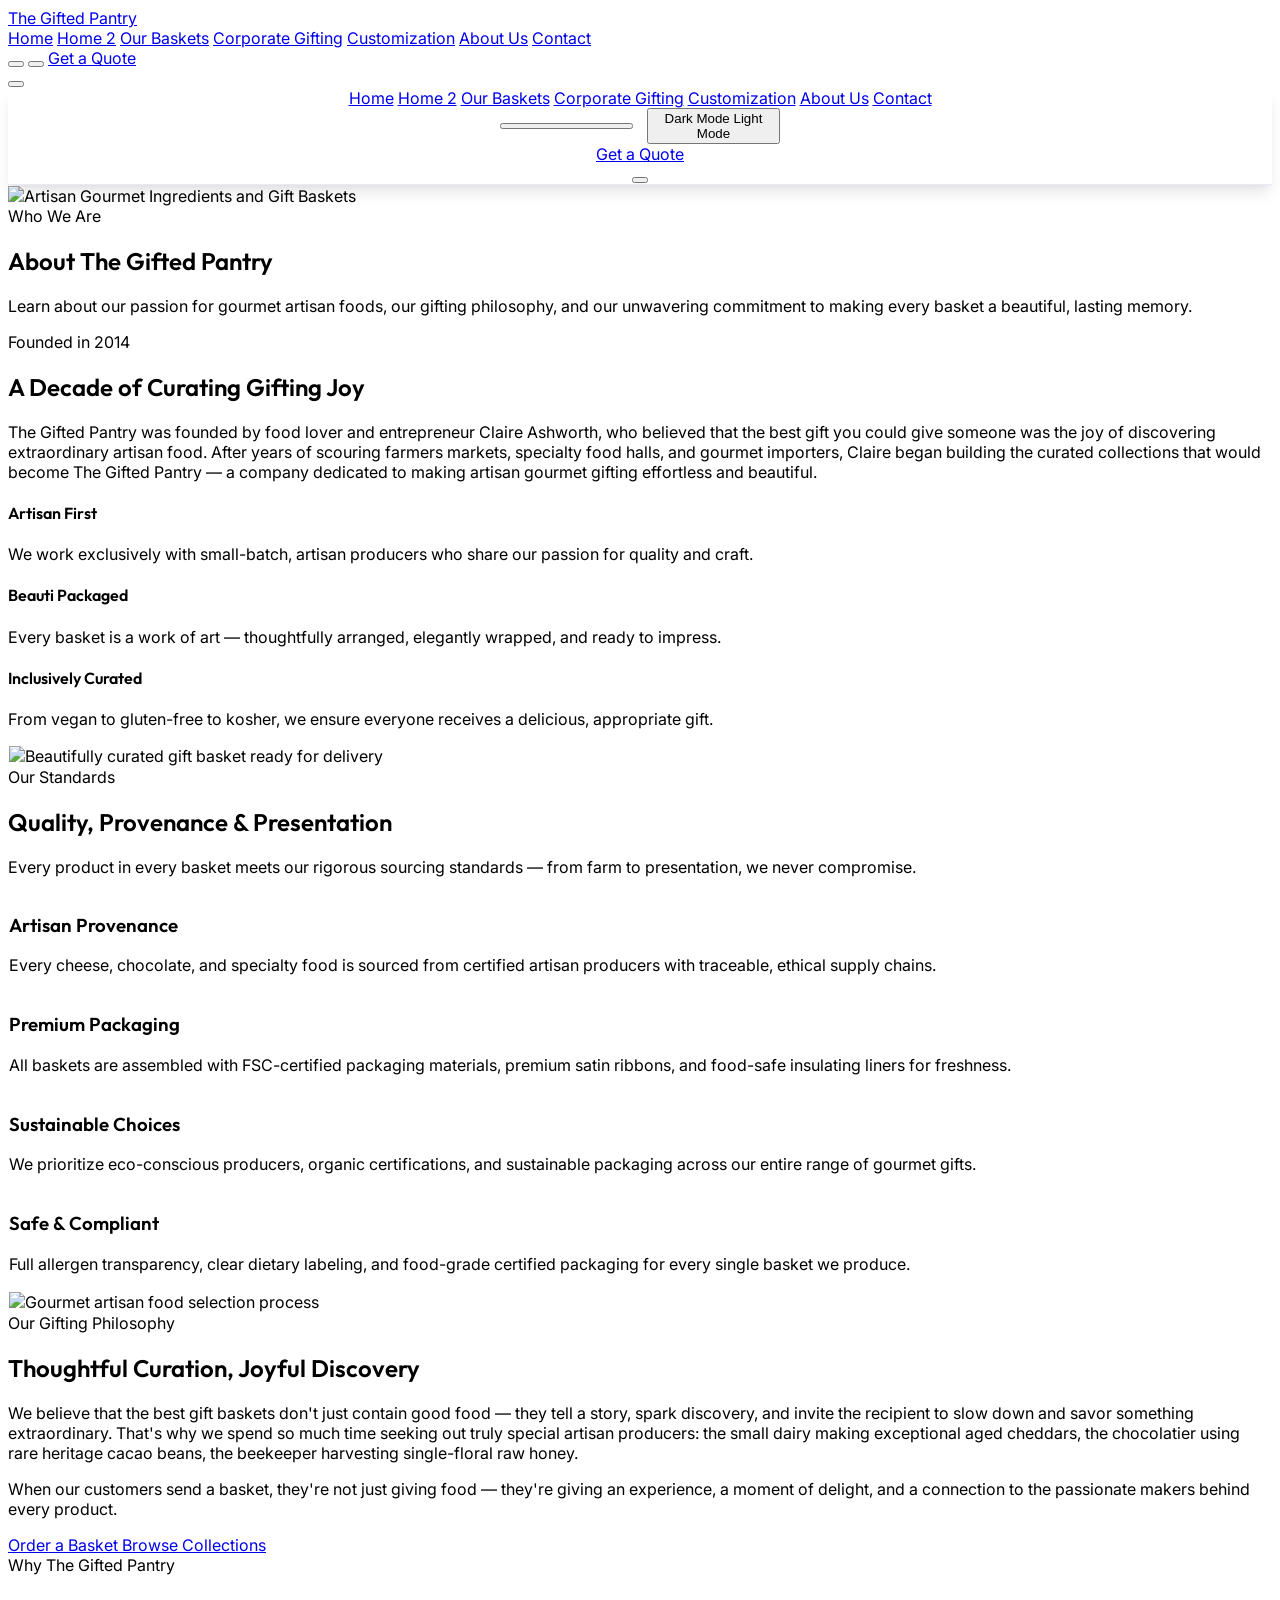
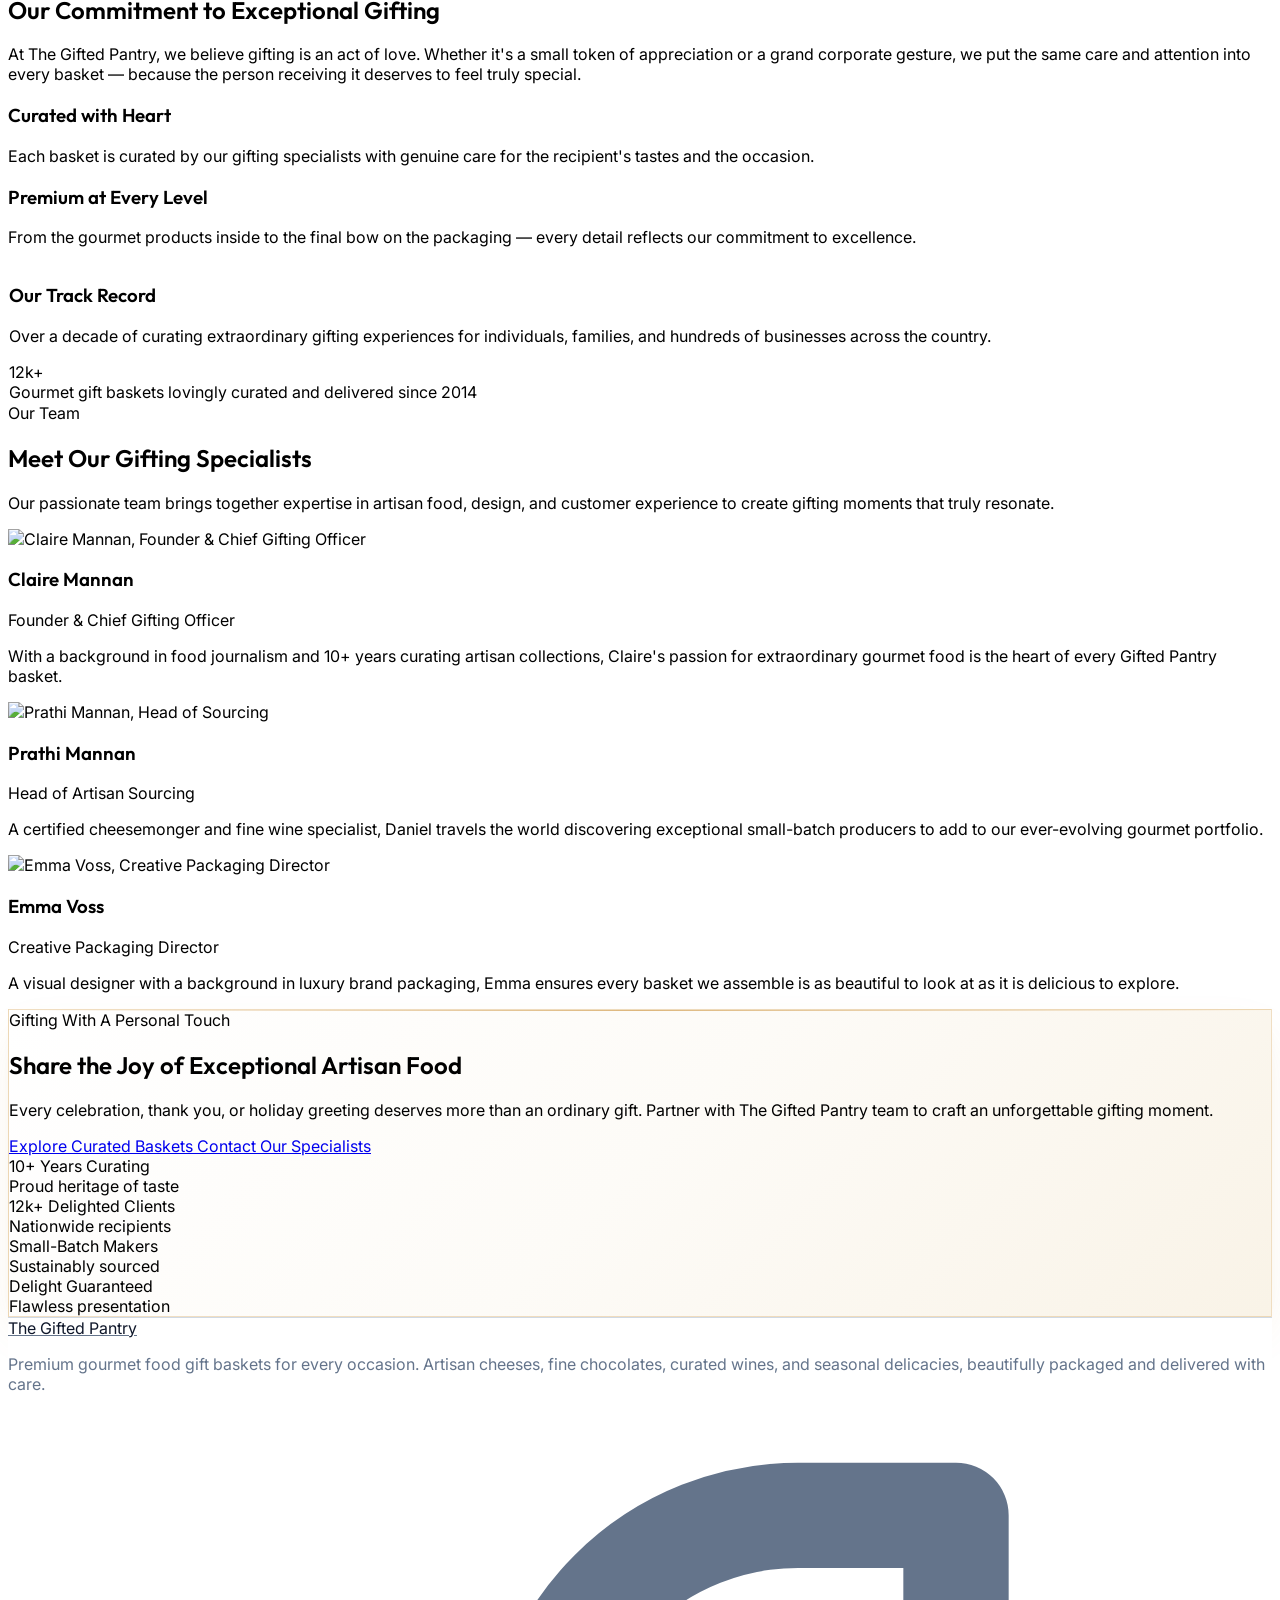
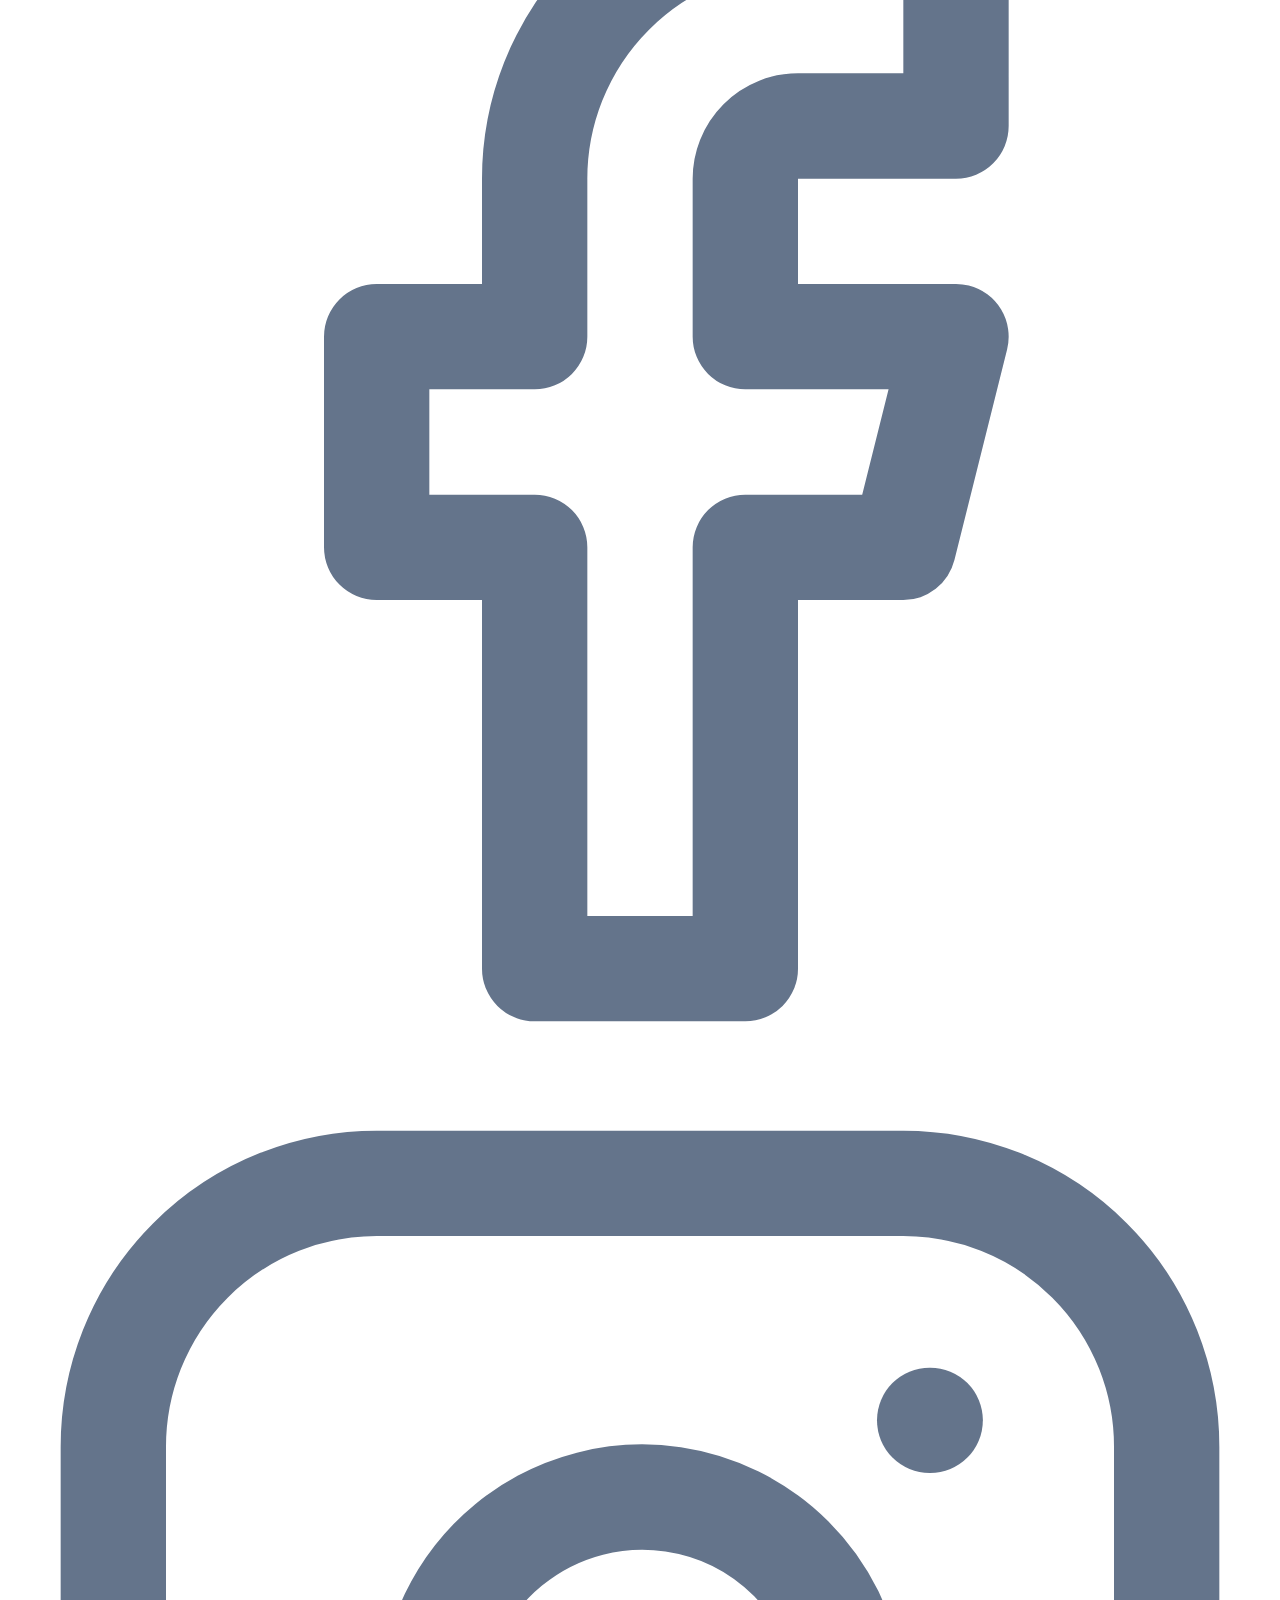
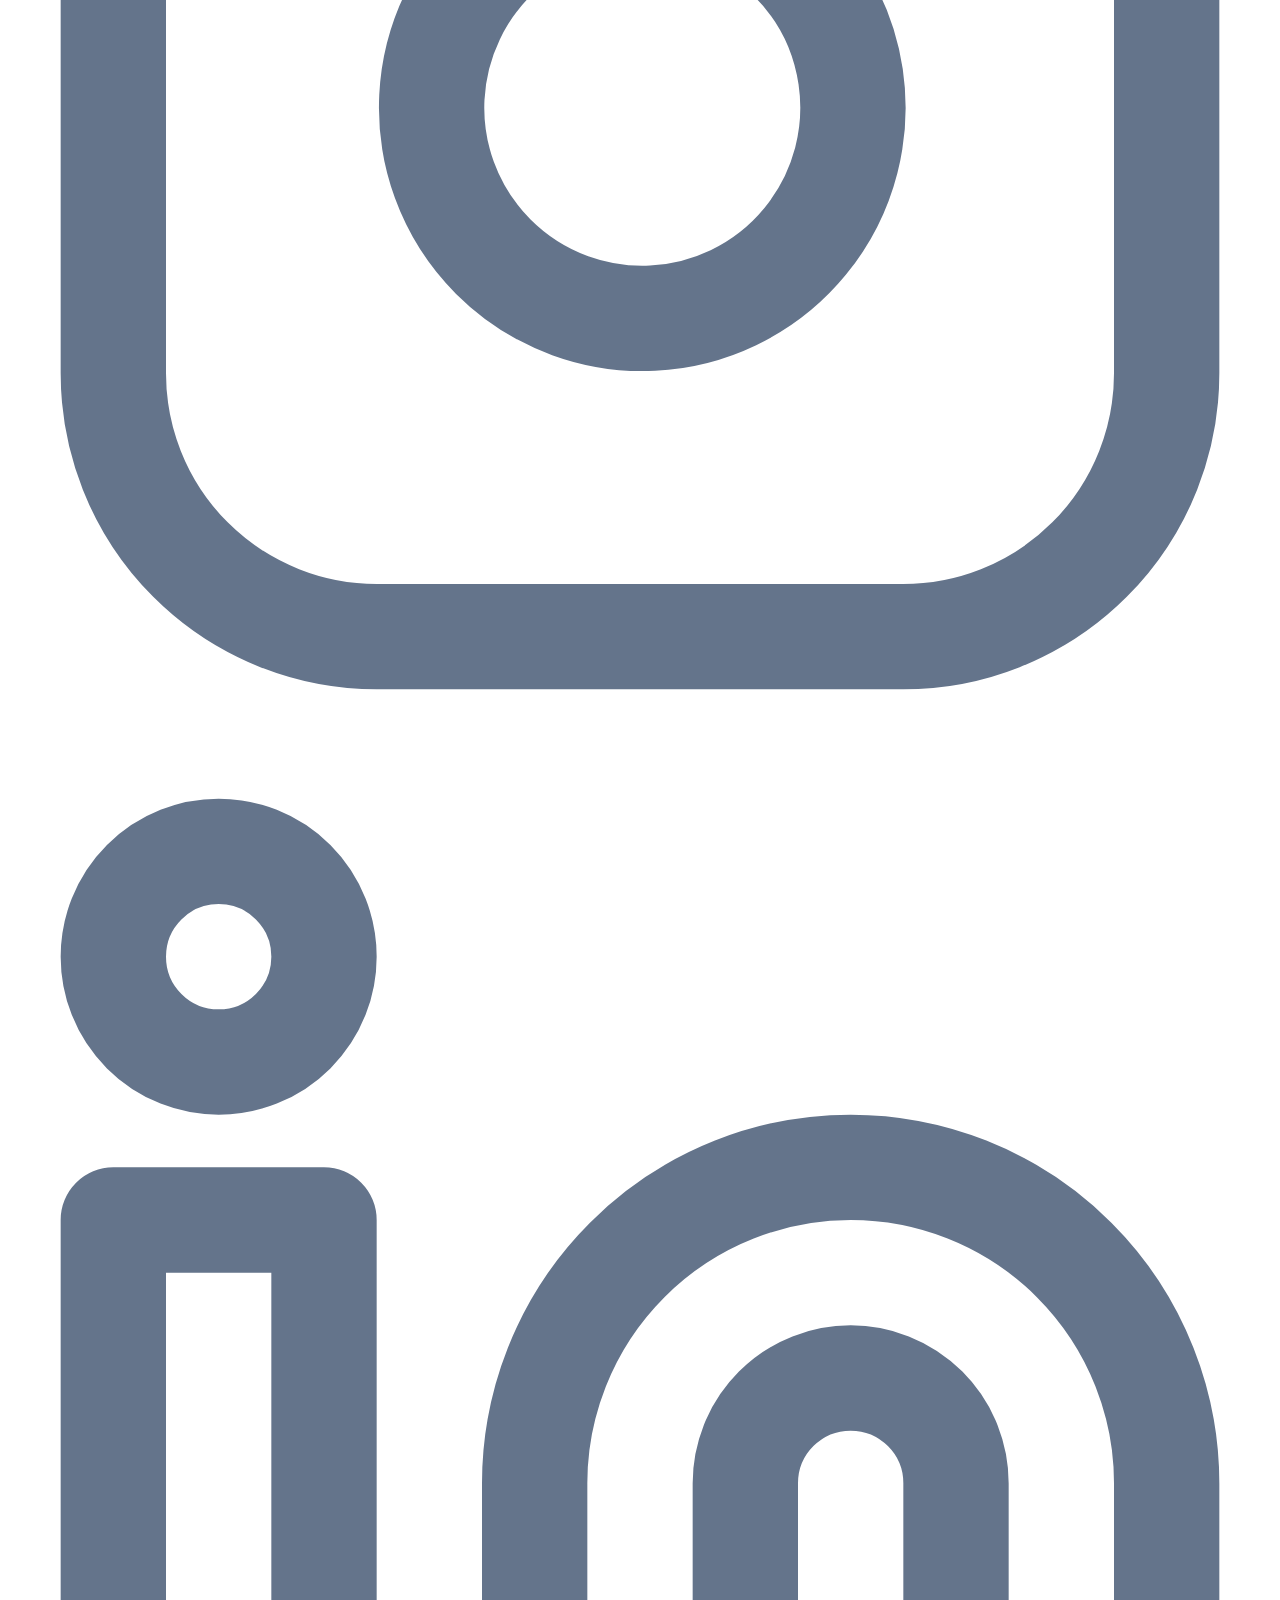
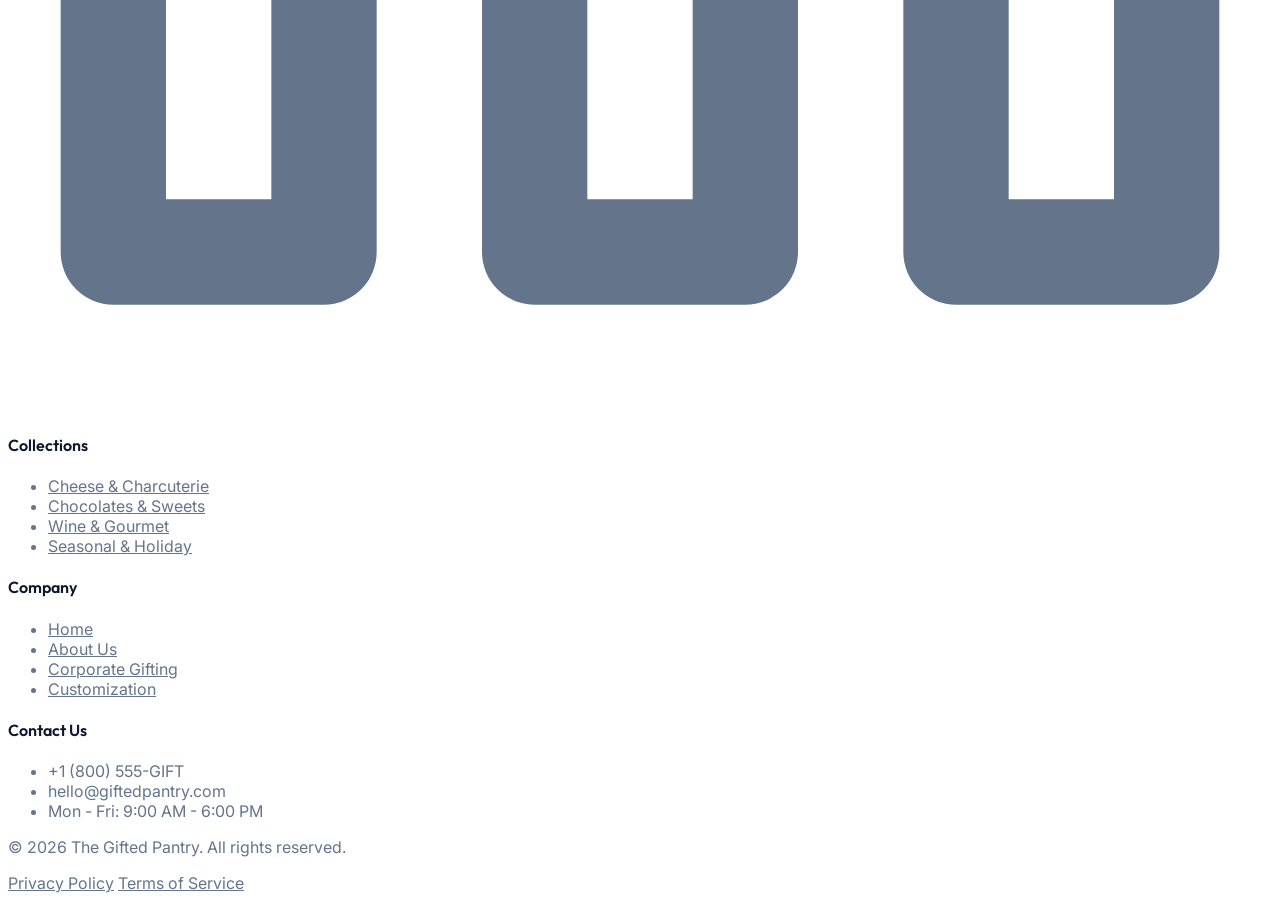
==== about.html @ 531f8c29 "U" ====
<!DOCTYPE html>
<html lang="en" dir="ltr" class="scroll-smooth">
<head>
  <meta charset="UTF-8">
  <meta name="viewport" content="width=device-width, initial-scale=1.0">
  <title>The Gifted Pantry - About Our Story & Gifting Philosophy</title>
  <meta name="description" content="Learn about The Gifted Pantry — our passion for artisan gourmet foods, our gifting philosophy, and our commitment to making every basket a beautiful, memorable experience.">
  
  <link rel="icon" type="image/svg+xml" href="favicon.svg">
  <link rel="stylesheet" href="index.css">
  <script src="https://cdn.tailwindcss.com"></script>
  <script>
    tailwind.config = {
      darkMode: 'class',
      theme: {
        extend: {
          colors: {
            brand: {
              light: '#fdf8ef', dark: '#1a1207',
              primary: '#c8892a', primaryHover: '#a36d1a',
              secondary: '#d9a752', secondaryHover: '#a36d1a', navy: '#2a1c0b',
              accent: '#e0a84a', navy: '#1a3a2a',
            },
            slate: {
              50: '#faf8f3', 100: '#f5f0e6', 200: '#e8ddc5',
              300: '#d9c89f', 400: '#c4a96e', 500: '#a8883d',
              600: '#896724', 700: '#664d17', 800: '#46330d',
              850: '#352606', 900: '#221800', 950: '#1a1207',
            }
          },
          fontFamily: { sans: ['Inter', 'sans-serif'], outfit: ['Outfit', 'sans-serif'] }
        }
      }
    }
  </script>
  <script src="https://unpkg.com/lucide@latest"></script>
</head>
<body class="bg-slate-50 text-slate-800 dark:bg-slate-950 dark:text-slate-100 transition-colors duration-300 min-h-screen flex flex-col">

  <!-- ================= NAVBAR ================= -->
  <nav class="glass-nav fixed top-0 left-0 right-0 z-50 transition-all duration-300">
    <div class="max-w-7xl mx-auto px-4 sm:px-6 lg:px-8">
      <div class="flex items-center justify-between h-20">
        <a href="index.html" class="flex items-center space-x-2 rtl:space-x-reverse group">
          <div class="w-10 h-10 rounded-xl bg-gradient-to-tr from-brand-primary to-brand-accent flex items-center justify-center text-white shadow-md shadow-amber-500/20 animate-bounce">
            <i data-lucide="gift" class="w-6 h-6"></i>
          </div>
          <span class="font-outfit text-2xl font-bold tracking-tight text-slate-900 dark:text-white">
            The<span class="text-brand-primary"> Gifted Pantry</span>
          </span>
        </a>
        <div class="hidden lg:flex items-center space-x-1 rtl:space-x-reverse">
          <a href="index.html" class="px-3 py-2 rounded-lg text-sm font-medium text-slate-600 hover:text-brand-primary dark:text-slate-300 dark:hover:text-amber-400 transition-colors">Home</a>
          <a href="home2.html" class="px-3 py-2 rounded-lg text-sm font-medium text-slate-600 hover:text-brand-primary dark:text-slate-300 dark:hover:text-amber-400 transition-colors">Home 2</a>
          <a href="services.html" class="px-3 py-2 rounded-lg text-sm font-medium text-slate-600 hover:text-brand-primary dark:text-slate-300 dark:hover:text-amber-400 transition-colors">Our Baskets</a>
          <a href="gallery.html" class="px-3 py-2 rounded-lg text-sm font-medium text-slate-600 hover:text-brand-primary dark:text-slate-300 dark:hover:text-amber-400 transition-colors">Corporate Gifting</a>
          <a href="blog.html" class="px-3 py-2 rounded-lg text-sm font-medium text-slate-600 hover:text-brand-primary dark:text-slate-300 dark:hover:text-amber-400 transition-colors">Customization</a>
          <a href="about.html" class="px-3 py-2 rounded-lg text-sm font-semibold transition-colors text-brand-primary dark:text-amber-400">About Us</a>
          <a href="contact.html" class="px-3 py-2 rounded-lg text-sm font-medium text-slate-600 hover:text-brand-primary dark:text-slate-300 dark:hover:text-amber-400 transition-colors">Contact</a>
        </div>
        <div class="hidden lg:flex items-center space-x-4 rtl:space-x-reverse">
          <button class="rtl-toggle w-10 h-10 rounded-xl border border-slate-200 dark:border-slate-800 text-slate-600 dark:text-slate-300 hover:bg-slate-100 dark:hover:bg-slate-800 transition-colors flex items-center justify-center" aria-label="Toggle Direction">
            <i data-lucide="arrow-left-right" class="w-4 h-4"></i>
          </button>
          <button class="theme-toggle w-10 h-10 rounded-xl border border-slate-200 dark:border-slate-800 text-slate-600 dark:text-slate-300 hover:bg-slate-100 dark:hover:bg-slate-800 transition-colors flex items-center justify-center" aria-label="Toggle Theme">
            <i data-lucide="sun" class="sun-icon w-5 h-5 hidden"></i>
            <i data-lucide="moon" class="moon-icon w-5 h-5"></i>
          </button>
          <a href="quote.html" class="px-5 py-2.5 rounded-xl bg-gradient-to-r from-brand-primary to-brand-accent text-white text-sm font-semibold hover:shadow-lg hover:shadow-amber-500/25 transition-all transform hover:-translate-y-0.5">Get a Quote</a>
        </div>
        <div class="flex items-center space-x-3 lg:hidden rtl:space-x-reverse">
          <button id="mobile-menu-btn" class="p-2 rounded-lg border border-slate-200 dark:border-slate-800 text-slate-650 dark:text-slate-300 hover:bg-slate-100 dark:hover:bg-slate-800 transition-colors" aria-label="Open Menu">
            <i data-lucide="menu" class="w-6 h-6"></i>
          </button>
        </div>
      </div>
    </div>
    <div id="mobile-menu" class="hidden absolute top-20 left-0 right-0 glass-nav shadow-lg flex-col px-4 pt-4 pb-6 space-y-3 transition-all duration-300 transform opacity-0 -translate-y-4">
      <a href="index.html" class="px-3 py-2 rounded-lg text-base font-medium text-slate-655 dark:text-slate-300 hover:bg-slate-50 dark:hover:bg-slate-800">Home</a>
      <a href="home2.html" class="px-3 py-2 rounded-lg text-base font-medium text-slate-655 dark:text-slate-300 hover:bg-slate-50 dark:hover:bg-slate-800">Home 2</a>
      <a href="services.html" class="px-3 py-2 rounded-lg text-base font-medium text-slate-655 dark:text-slate-300 hover:bg-slate-50 dark:hover:bg-slate-800">Our Baskets</a>
      <a href="gallery.html" class="px-3 py-2 rounded-lg text-base font-medium text-slate-655 dark:text-slate-300 hover:bg-slate-50 dark:hover:bg-slate-800">Corporate Gifting</a>
      <a href="blog.html" class="px-3 py-2 rounded-lg text-base font-medium text-slate-655 dark:text-slate-300 hover:bg-slate-50 dark:hover:bg-slate-800">Customization</a>
      <a href="about.html" class="px-3 py-2 rounded-lg text-base font-semibold text-brand-primary bg-amber-50/50 dark:bg-amber-950/20">About Us</a>
      <a href="contact.html" class="px-3 py-2 rounded-lg text-base font-medium text-slate-655 dark:text-slate-300 hover:bg-slate-50 dark:hover:bg-slate-800">Contact</a>
      <div class="h-[1px] bg-slate-200 dark:bg-slate-800 my-2"></div>
      <div class="toggle-container flex items-center justify-between space-x-3 rtl:space-x-reverse pt-1 pb-2">
        <button class="rtl-toggle flex-1 h-10 rounded-xl border border-slate-200 dark:border-slate-800 text-slate-650 dark:text-slate-300 hover:bg-slate-100 dark:hover:bg-slate-800 transition-colors flex items-center justify-center bg-white dark:bg-slate-900" aria-label="Toggle Direction">
          <i data-lucide="arrow-left-right" class="w-4 h-4"></i>
        </button>
        <button class="theme-toggle flex-1 h-10 rounded-xl border border-slate-200 dark:border-slate-800 text-slate-655 dark:text-slate-300 hover:bg-slate-100 dark:hover:bg-slate-800 transition-colors flex items-center justify-center space-x-2 bg-white dark:bg-slate-900" aria-label="Toggle Theme">
          <i data-lucide="sun" class="sun-icon w-4 h-4 hidden"></i>
          <i data-lucide="moon" class="moon-icon w-4 h-4"></i>
          <span class="text-xs font-bold tracking-wider dark:hidden">Dark Mode</span>
          <span class="text-xs font-bold tracking-wider hidden dark:inline">Light Mode</span>
        </button>
      </div>
      <div class="flex flex-col space-y-2.5">
        <a href="quote.html" class="text-center px-4 py-2.5 rounded-xl bg-gradient-to-r from-brand-primary to-brand-accent text-white text-sm font-semibold shadow-md shadow-amber-500/20">Get a Quote</a>
      </div>
      <button id="mobile-menu-close" class="absolute top-2 right-4 text-slate-400 hover:text-slate-600 dark:hover:text-white">
        <i data-lucide="x" class="w-5 h-5"></i>
      </button>
    </div>
  </nav>
  
  <!-- ================= MAIN CONTENT ================= -->
  <main class="flex-grow pt-20">
    
    <!-- 1. Hero Section -->
    <section class="relative py-20 md:py-28 overflow-hidden text-white bg-slate-950 page-hero">
      <img src="https://rusticbakery.com/cdn/shop/files/Just-Add-Cheese-Gift-Basket042_26.jpg?v=1786468526" 
           alt="Artisan Gourmet Ingredients and Gift Baskets" 
           class="absolute inset-0 w-full h-full object-cover opacity-90 dark:opacity-90">
      <div class="absolute inset-0 bg-gradient-to-t from-slate-950/75 via-slate-950/45 to-slate-950/25 z-0"></div>
      
      <div class="max-w-7xl mx-auto px-4 sm:px-6 lg:px-8 text-center space-y-4 relative z-10 animate-fade-in-up">
        <div class="inline-flex items-center space-x-2 rtl:space-x-reverse px-3.5 py-1.5 rounded-full bg-slate-950/80 border border-white/20 text-amber-300 font-bold text-xs sm:text-sm tracking-wider uppercase backdrop-blur-md shadow-lg">
          <i data-lucide="heart" class="w-4 h-4 text-amber-400"></i>
          <span>Who We Are</span>
        </div>
        <h1 class="text-3xl sm:text-4xl lg:text-5xl font-extrabold font-outfit text-white leading-tight drop-shadow-md">
          About The Gifted Pantry
        </h1>
        <p class="text-slate-100 max-w-xl mx-auto text-xs sm:text-sm md:text-base font-medium leading-relaxed drop-shadow-md">
          Learn about our passion for gourmet artisan foods, our gifting philosophy, and our unwavering commitment to making every basket a beautiful, lasting memory.
        </p>
      </div>
    </section>

    <!-- 2. Our Story Section -->
    <section class="py-16 bg-white dark:bg-slate-900">
      <div class="max-w-7xl mx-auto px-4 sm:px-6 lg:px-8">
        <div class="grid grid-cols-1 lg:grid-cols-12 gap-12 items-center">
          
          <div class="lg:col-span-7 space-y-6 text-left ltr:text-left rtl:text-right">
            <span class="text-brand-primary font-semibold uppercase tracking-wider text-sm font-outfit">Founded in 2014</span>
            <h2 class="text-3xl sm:text-4xl font-bold font-outfit text-slate-900 dark:text-white leading-snug">
              A Decade of Curating Gifting Joy
            </h2>
            <p class="text-base sm:text-lg text-slate-600 dark:text-slate-300 leading-relaxed font-normal">
              The Gifted Pantry was founded by food lover and entrepreneur Claire Ashworth, who believed that the best gift you could give someone was the joy of discovering extraordinary artisan food. After years of scouring farmers markets, specialty food halls, and gourmet importers, Claire began building the curated collections that would become The Gifted Pantry — a company dedicated to making artisan gourmet gifting effortless and beautiful.
            </p>
            
            <div class="grid grid-cols-1 sm:grid-cols-3 gap-6 pt-4 border-t border-slate-100 dark:border-slate-800">
              <div>
                <h4 class="font-bold text-slate-900 dark:text-white text-lg">Artisan First</h4>
                <p class="text-sm text-slate-500 dark:text-slate-400 mt-1 font-normal leading-relaxed">We work exclusively with small-batch, artisan producers who share our passion for quality and craft.</p>
              </div>
              <div>
                <h4 class="font-bold text-slate-900 dark:text-white text-lg">Beauti Packaged</h4>
                <p class="text-sm text-slate-500 dark:text-slate-400 mt-1 font-normal leading-relaxed">Every basket is a work of art — thoughtfully arranged, elegantly wrapped, and ready to impress.</p>
              </div>
              <div>
                <h4 class="font-bold text-slate-900 dark:text-white text-lg">Inclusively Curated</h4>
                <p class="text-sm text-slate-500 dark:text-slate-400 mt-1 font-normal leading-relaxed">From vegan to gluten-free to kosher, we ensure everyone receives a delicious, appropriate gift.</p>
              </div>
            </div>
          </div>

          <div class="lg:col-span-5 relative">
            <div class="absolute -inset-4 rounded-3xl bg-gradient-to-tr from-brand-primary to-brand-accent opacity-10 blur-xl dark:opacity-20"></div>
            <div class="relative glass-card p-3 rounded-3xl shadow-xl">
              <img src="https://brownliving.in/cdn/shop/files/luxury-conscious-gift-set-bnwd07-1-bare-necessities-artisanal-handcrafted-basket-artisanal-handcrafted-basket-5316669.jpg?v=1781541670" 
                   alt="Beautifully curated gift basket ready for delivery" 
                   class="rounded-2xl w-full h-auto aspect-[4/3] lg:h-[340px] lg:aspect-auto object-cover object-center">
            </div>
          </div>

        </div>
      </div>
    </section>

    <!-- 3. Quality Standards Section -->
    <section class="py-16 bg-slate-50 dark:bg-slate-950 relative overflow-hidden">
      <div class="max-w-7xl mx-auto px-4 sm:px-6 lg:px-8">
        
        <div class="text-center max-w-3xl mx-auto mb-16 space-y-4">
          <span class="text-brand-primary font-semibold uppercase tracking-wider text-sm">Our Standards</span>
          <h2 class="text-2xl sm:text-3xl font-bold font-outfit text-slate-900 dark:text-white">
            Quality, Provenance &amp; Presentation
          </h2>
          <p class="text-slate-600 dark:text-slate-300 text-xs sm:text-sm font-normal">
            Every product in every basket meets our rigorous sourcing standards — from farm to presentation, we never compromise.
          </p>
        </div>

        <div class="grid grid-cols-1 md:grid-cols-2 lg:grid-cols-4 gap-6">
          <div class="glass-card p-8 rounded-2xl border border-slate-100 dark:border-slate-800 flex flex-col items-center text-center space-y-4">
            <div class="p-4 bg-white dark:bg-slate-900 rounded-2xl text-brand-primary shadow-sm">
              <i data-lucide="award" class="w-7 h-7"></i>
            </div>
            <div>
              <h3 class="font-bold text-slate-900 dark:text-white text-lg mb-2">Artisan Provenance</h3>
              <p class="text-xs sm:text-sm text-slate-500 dark:text-slate-400 font-normal leading-relaxed">
                Every cheese, chocolate, and specialty food is sourced from certified artisan producers with traceable, ethical supply chains.
              </p>
            </div>
          </div>

          <div class="glass-card p-8 rounded-2xl border border-slate-100 dark:border-slate-800 flex flex-col items-center text-center space-y-4">
            <div class="p-4 bg-white dark:bg-slate-900 rounded-2xl text-brand-secondary shadow-sm">
              <i data-lucide="package-check" class="w-7 h-7"></i>
            </div>
            <div>
              <h3 class="font-bold text-slate-900 dark:text-white text-lg mb-2">Premium Packaging</h3>
              <p class="text-xs sm:text-sm text-slate-500 dark:text-slate-400 font-normal leading-relaxed">
                All baskets are assembled with FSC-certified packaging materials, premium satin ribbons, and food-safe insulating liners for freshness.
              </p>
            </div>
          </div>

          <div class="glass-card p-8 rounded-2xl border border-slate-100 dark:border-slate-800 flex flex-col items-center text-center space-y-4">
            <div class="p-4 bg-white dark:bg-slate-900 rounded-2xl text-amber-500 shadow-sm">
              <i data-lucide="leaf" class="w-7 h-7"></i>
            </div>
            <div>
              <h3 class="font-bold text-slate-900 dark:text-white text-lg mb-2">Sustainable Choices</h3>
              <p class="text-xs sm:text-sm text-slate-500 dark:text-slate-400 font-normal leading-relaxed">
                We prioritize eco-conscious producers, organic certifications, and sustainable packaging across our entire range of gourmet gifts.
              </p>
            </div>
          </div>

          <div class="glass-card p-8 rounded-2xl border border-slate-100 dark:border-slate-800 flex flex-col items-center text-center space-y-4">
            <div class="p-4 bg-white dark:bg-slate-900 rounded-2xl text-rose-500 shadow-sm">
              <i data-lucide="shield-check" class="w-7 h-7"></i>
            </div>
            <div>
              <h3 class="font-bold text-slate-900 dark:text-white text-lg mb-2">Safe &amp; Compliant</h3>
              <p class="text-xs sm:text-sm text-slate-500 dark:text-slate-400 font-normal leading-relaxed">
                Full allergen transparency, clear dietary labeling, and food-grade certified packaging for every single basket we produce.
              </p>
            </div>
          </div>
        </div>

      </div>
    </section>

    <!-- 4. Our Approach Section -->
    <section class="py-16 bg-white dark:bg-slate-900">
      <div class="max-w-7xl mx-auto px-4 sm:px-6 lg:px-8">
        <div class="grid grid-cols-1 lg:grid-cols-12 gap-12 items-center">
          
          <div class="lg:col-span-5 relative order-last lg:order-first">
            <div class="absolute -inset-4 rounded-3xl bg-gradient-to-tr from-brand-secondary to-brand-primary opacity-10 blur-xl dark:opacity-20"></div>
            <div class="relative glass-card p-3 rounded-3xl shadow-xl">
              <img src="https://tastyribbon.com/cdn/shop/files/Tasty_Ribbon_March_263448_Resized.jpg?v=1785329567&width=800" 
                   alt="Gourmet artisan food selection process" 
                   class="rounded-2xl w-full h-auto aspect-[4/3] lg:h-[340px] lg:aspect-auto object-cover object-center">
            </div>
          </div>

          <div class="lg:col-span-7 space-y-6 text-left ltr:text-left rtl:text-right">
            <span class="text-brand-secondary font-semibold uppercase tracking-wider text-sm">Our Gifting Philosophy</span>
            <h2 class="text-2xl sm:text-3xl font-bold font-outfit text-slate-900 dark:text-white leading-snug">
              Thoughtful Curation, Joyful Discovery
            </h2>
            <p class="text-sm text-slate-600 dark:text-slate-300 leading-relaxed font-normal">
              We believe that the best gift baskets don't just contain good food — they tell a story, spark discovery, and invite the recipient to slow down and savor something extraordinary. That's why we spend so much time seeking out truly special artisan producers: the small dairy making exceptional aged cheddars, the chocolatier using rare heritage cacao beans, the beekeeper harvesting single-floral raw honey.
            </p>
            <p class="text-sm text-slate-600 dark:text-slate-300 leading-relaxed font-normal">
              When our customers send a basket, they're not just giving food — they're giving an experience, a moment of delight, and a connection to the passionate makers behind every product.
            </p>
            
            <div class="flex flex-col sm:flex-row gap-3 pt-2">
              <a href="contact.html" class="px-6 py-3 rounded-xl bg-brand-primary hover:bg-brand-primaryHover text-white font-semibold shadow-md shadow-amber-500/20 transition-colors whitespace-nowrap text-center">
                Order a Basket
              </a>
              <a href="services.html" class="px-6 py-3 rounded-xl border border-slate-200 dark:border-slate-800 text-slate-700 dark:text-slate-200 font-semibold hover:bg-amber-50 hover:text-brand-primary hover:border-brand-primary dark:hover:bg-slate-800 dark:hover:text-white transition-all duration-300 whitespace-nowrap text-center">
                Browse Collections
              </a>
            </div>
          </div>

        </div>
      </div>
    </section>

    <!-- 5. Our Commitment Section -->
    <section class="py-16 bg-slate-50 dark:bg-slate-950 text-slate-900 dark:text-white relative overflow-hidden">
      <div class="max-w-7xl mx-auto px-4 sm:px-6 lg:px-8 relative z-10">
        <div class="grid grid-cols-1 lg:grid-cols-12 gap-12 items-center">
          <div class="lg:col-span-7 space-y-6 text-left ltr:text-left rtl:text-right">
            <span class="text-brand-primary font-semibold uppercase tracking-wider text-sm font-outfit">Why The Gifted Pantry</span>
            <h2 class="text-2xl sm:text-3xl font-bold font-outfit text-slate-900 dark:text-white leading-snug">
              Our Commitment to Exceptional Gifting
            </h2>
            <p class="text-sm text-slate-600 dark:text-slate-300 leading-relaxed font-normal">
              At The Gifted Pantry, we believe gifting is an act of love. Whether it's a small token of appreciation or a grand corporate gesture, we put the same care and attention into every basket — because the person receiving it deserves to feel truly special.
            </p>
            
            <div class="grid grid-cols-1 sm:grid-cols-2 gap-6 pt-4">
              <div class="flex items-start space-x-3.5 rtl:space-x-reverse">
                <div class="p-2.5 bg-white dark:bg-slate-800 rounded-xl text-brand-primary shadow-sm border border-slate-100 dark:border-slate-700 flex-shrink-0">
                  <i data-lucide="heart" class="w-5 h-5"></i>
                </div>
                <div>
                  <h3 class="font-bold text-slate-900 dark:text-white text-base">Curated with Heart</h3>
                  <p class="text-xs text-slate-500 dark:text-slate-400 mt-1 leading-relaxed">Each basket is curated by our gifting specialists with genuine care for the recipient's tastes and the occasion.</p>
                </div>
              </div>
              
              <div class="flex items-start space-x-3.5 rtl:space-x-reverse">
                <div class="p-2.5 bg-white dark:bg-slate-800 rounded-xl text-brand-primary shadow-sm border border-slate-100 dark:border-slate-700 flex-shrink-0">
                  <i data-lucide="star" class="w-5 h-5"></i>
                </div>
                <div>
                  <h3 class="font-bold text-slate-900 dark:text-white text-base">Premium at Every Level</h3>
                  <p class="text-xs text-slate-500 dark:text-slate-400 mt-1 leading-relaxed">From the gourmet products inside to the final bow on the packaging — every detail reflects our commitment to excellence.</p>
                </div>
              </div>
            </div>
          </div>

          <div class="lg:col-span-5 relative">
            <div class="relative glass-card p-8 rounded-3xl border border-slate-200 dark:border-slate-800 bg-white/80 dark:bg-slate-900/60 shadow-lg text-left ltr:text-left rtl:text-right space-y-6">
              <h3 class="text-xl font-bold font-outfit text-slate-900 dark:text-white">Our Track Record</h3>
              <p class="text-xs text-slate-600 dark:text-slate-300 leading-relaxed font-normal">
                Over a decade of curating extraordinary gifting experiences for individuals, families, and hundreds of businesses across the country.
              </p>
              <div class="flex items-center space-x-4 rtl:space-x-reverse bg-slate-100/80 dark:bg-slate-900/80 p-4 rounded-2xl border border-slate-200 dark:border-slate-700/50">
                <div class="text-3xl font-extrabold text-brand-primary">12k+</div>
                <div class="text-[11px] text-slate-500 dark:text-slate-400 font-semibold uppercase tracking-wider leading-snug">
                  Gourmet gift baskets lovingly curated and delivered since 2014
                </div>
              </div>
            </div>
          </div>
        </div>
      </div>
    </section>

    <!-- 6. Team Section -->
    <section class="py-16 bg-white dark:bg-slate-900">
      <div class="max-w-7xl mx-auto px-4 sm:px-6 lg:px-8 text-center">
        
        <div class="max-w-3xl mx-auto mb-16 space-y-4">
          <span class="text-brand-primary font-semibold uppercase tracking-wider text-sm font-outfit">Our Team</span>
          <h2 class="text-3xl sm:text-4xl font-bold font-outfit text-slate-900 dark:text-white">
            Meet Our Gifting Specialists
          </h2>
          <p class="text-slate-600 dark:text-slate-300 text-sm sm:text-base font-normal">
            Our passionate team brings together expertise in artisan food, design, and customer experience to create gifting moments that truly resonate.
          </p>
        </div>

        <div class="grid grid-cols-1 md:grid-cols-2 lg:grid-cols-3 gap-8">
          <div class="flex flex-col bg-slate-50 dark:bg-slate-950 rounded-3xl overflow-hidden shadow-md hover:shadow-lg transition-all duration-300 border border-slate-100 dark:border-slate-800 group">
            <div class="overflow-hidden h-96 relative">
              <img src="https://thumbs.dreamstime.com/b/confident-indian-professional-woman-casual-posing-vertical-portrait-beautiful-young-looking-camera-keeping-hands-folded-340188923.jpg" 
                   alt="Claire Mannan, Founder &amp; Chief Gifting Officer" 
                   class="w-full h-full object-cover object-top group-hover:scale-105 transition-transform duration-500">
            </div>
            <div class="p-6 text-left ltr:text-left rtl:text-right space-y-2">
              <h3 class="text-xl font-bold text-slate-900 dark:text-white font-outfit">Claire Mannan</h3>
              <p class="text-sm text-brand-primary font-semibold uppercase tracking-wider">Founder &amp; Chief Gifting Officer</p>
              <p class="text-sm text-slate-500 dark:text-slate-400 font-normal leading-relaxed pt-1">
                With a background in food journalism and 10+ years curating artisan collections, Claire's passion for extraordinary gourmet food is the heart of every Gifted Pantry basket.
              </p>
            </div>
          </div>

          <div class="flex flex-col bg-slate-50 dark:bg-slate-950 rounded-3xl overflow-hidden shadow-md hover:shadow-lg transition-all duration-300 border border-slate-100 dark:border-slate-800 group">
            <div class="overflow-hidden h-96 relative">
              <img src="https://static.vecteezy.com/system/resources/thumbnails/079/512/416/small_2x/a-confident-and-smiling-young-businessman-in-a-navy-suit-with-a-blue-tie-standing-with-arms-crossed-photo.jpg" 
                   alt="Prathi Mannan, Head of Sourcing" 
                   class="w-full h-full object-cover object-top group-hover:scale-105 transition-transform duration-500">
            </div>
            <div class="p-6 text-left ltr:text-left rtl:text-right space-y-2">
              <h3 class="text-xl font-bold text-slate-900 dark:text-white font-outfit">Prathi Mannan</h3>
              <p class="text-sm text-brand-primary font-semibold uppercase tracking-wider">Head of Artisan Sourcing</p>
              <p class="text-sm text-slate-500 dark:text-slate-400 font-normal leading-relaxed pt-1">
                A certified cheesemonger and fine wine specialist, Daniel travels the world discovering exceptional small-batch producers to add to our ever-evolving gourmet portfolio.
              </p>
            </div>
          </div>

          <div class="last-card-md flex flex-col bg-slate-50 dark:bg-slate-950 rounded-3xl overflow-hidden shadow-md hover:shadow-lg transition-all duration-300 border border-slate-100 dark:border-slate-800 group">
            <div class="overflow-hidden h-96 relative">
              <img src="https://t4.ftcdn.net/jpg/03/02/76/57/360_F_302765753_5vrPxvGXSl4X63p9WeWTxliKRPeVE5Y9.jpg" 
                   alt="Emma Voss, Creative Packaging Director" 
                   class="w-full h-full object-cover object-top group-hover:scale-105 transition-transform duration-500">
            </div>
            <div class="p-6 text-left ltr:text-left rtl:text-right space-y-2">
              <h3 class="text-xl font-bold text-slate-900 dark:text-white font-outfit">Emma Voss</h3>
              <p class="text-sm text-amber-600 font-semibold uppercase tracking-wider">Creative Packaging Director</p>
              <p class="text-sm text-slate-500 dark:text-slate-400 font-normal leading-relaxed pt-1">
                A visual designer with a background in luxury brand packaging, Emma ensures every basket we assemble is as beautiful to look at as it is delicious to explore.
              </p>
            </div>
          </div>
        </div>

      </div>
    </section>

    <!-- 7. Closing Call-To-Action (CTA) Section -->
    <section class="py-20 lg:py-24 bg-slate-50 dark:bg-slate-950 relative overflow-hidden transition-colors">
      <div class="max-w-7xl mx-auto px-4 sm:px-6 lg:px-8 relative z-10">
        
        <div class="closing-cta-card rounded-3xl overflow-hidden text-slate-900 dark:text-white p-8 sm:p-12 lg:p-16 relative transition-colors">
          
          <!-- Ambient Glow Accents -->
          <div class="absolute -top-24 -right-24 w-80 h-80 bg-brand-primary/10 dark:bg-brand-primary/20 rounded-full blur-3xl pointer-events-none"></div>
          <div class="absolute -bottom-24 -left-24 w-80 h-80 bg-brand-accent/10 dark:bg-brand-accent/20 rounded-full blur-3xl pointer-events-none"></div>
          
          <!-- Subtle Decorative Background Watermark Icon -->
          <div class="absolute right-6 -bottom-10 opacity-10 dark:opacity-5 text-amber-500 dark:text-amber-300 pointer-events-none hidden lg:block">
            <i data-lucide="heart" class="w-72 h-72"></i>
          </div>

          <div class="relative z-10 max-w-3xl mx-auto text-center space-y-6">
            
            <!-- Badge -->
            <div class="inline-flex items-center space-x-2 rtl:space-x-reverse px-4 py-1.5 rounded-full bg-amber-500/10 dark:bg-amber-500/15 border border-amber-500/30 dark:border-amber-400/30 text-amber-800 dark:text-amber-300 text-xs sm:text-sm font-semibold uppercase tracking-wider backdrop-blur-md">
              <i data-lucide="heart" class="w-4 h-4 text-brand-primary dark:text-amber-400 flex-shrink-0"></i>
              <span>Gifting With A Personal Touch</span>
            </div>

            <!-- Heading -->
            <h2 class="text-3xl sm:text-4xl lg:text-5xl font-extrabold font-outfit text-slate-900 dark:text-white tracking-tight leading-tight">
              Share the Joy of <span class="bg-gradient-to-r from-amber-600 via-amber-500 to-amber-700 dark:from-amber-200 dark:via-amber-400 dark:to-amber-200 bg-clip-text text-transparent">Exceptional Artisan Food</span>
            </h2>

            <!-- Paragraph -->
            <p class="text-slate-600 dark:text-slate-300 text-sm sm:text-base md:text-lg max-w-2xl mx-auto font-normal leading-relaxed">
              Every celebration, thank you, or holiday greeting deserves more than an ordinary gift. Partner with The Gifted Pantry team to craft an unforgettable gifting moment.
            </p>

            <!-- CTA Buttons -->
            <div class="flex flex-col sm:flex-row items-center justify-center gap-4 pt-3 w-full max-w-md sm:max-w-none mx-auto">
              <a href="services.html"
                class="w-full sm:w-auto px-8 py-4 rounded-xl bg-gradient-to-r from-brand-primary to-brand-accent hover:from-amber-600 hover:to-amber-500 text-white font-bold text-center shadow-lg shadow-amber-500/25 hover:shadow-amber-500/40 transition-all transform hover:-translate-y-0.5 flex items-center justify-center space-x-2 rtl:space-x-reverse">
                <i data-lucide="gift" class="w-4 h-4"></i>
                <span>Explore Curated Baskets</span>
              </a>
              <a href="contact.html"
                class="w-full sm:w-auto px-8 py-4 rounded-xl bg-white hover:bg-slate-50 text-slate-800 border border-slate-200 hover:border-amber-400 shadow-sm dark:bg-white/10 dark:hover:bg-white/20 dark:text-white dark:border-white/20 font-bold text-center backdrop-blur-md transition-all flex items-center justify-center space-x-2 rtl:space-x-reverse">
                <i data-lucide="message-square" class="w-4 h-4 text-brand-primary dark:text-amber-300"></i>
                <span>Contact Our Specialists</span>
              </a>
            </div>

            <!-- Trust / Guarantee Highlights -->
            <div class="grid grid-cols-2 md:grid-cols-4 gap-4 sm:gap-6 pt-10 mt-10 border-t border-amber-200/70 dark:border-white/10 text-left rtl:text-right">
              <div class="flex items-center space-x-3 rtl:space-x-reverse">
                <div class="w-10 h-10 rounded-xl bg-amber-100/70 dark:bg-amber-500/10 border border-amber-300/60 dark:border-amber-400/20 flex items-center justify-center text-brand-primary dark:text-amber-400 flex-shrink-0">
                  <i data-lucide="history" class="w-5 h-5"></i>
                </div>
                <div>
                  <div class="text-xs sm:text-sm font-bold text-slate-900 dark:text-white">10+ Years Curating</div>
                  <div class="text-[11px] text-slate-500 dark:text-slate-400">Proud heritage of taste</div>
                </div>
              </div>

              <div class="flex items-center space-x-3 rtl:space-x-reverse">
                <div class="w-10 h-10 rounded-xl bg-amber-100/70 dark:bg-amber-500/10 border border-amber-300/60 dark:border-amber-400/20 flex items-center justify-center text-brand-primary dark:text-amber-400 flex-shrink-0">
                  <i data-lucide="users" class="w-5 h-5"></i>
                </div>
                <div>
                  <div class="text-xs sm:text-sm font-bold text-slate-900 dark:text-white">12k+ Delighted Clients</div>
                  <div class="text-[11px] text-slate-500 dark:text-slate-400">Nationwide recipients</div>
                </div>
              </div>

              <div class="flex items-center space-x-3 rtl:space-x-reverse">
                <div class="w-10 h-10 rounded-xl bg-amber-100/70 dark:bg-amber-500/10 border border-amber-300/60 dark:border-amber-400/20 flex items-center justify-center text-brand-primary dark:text-amber-400 flex-shrink-0">
                  <i data-lucide="sparkles" class="w-5 h-5"></i>
                </div>
                <div>
                  <div class="text-xs sm:text-sm font-bold text-slate-900 dark:text-white">Small-Batch Makers</div>
                  <div class="text-[11px] text-slate-500 dark:text-slate-400">Sustainably sourced</div>
                </div>
              </div>

              <div class="flex items-center space-x-3 rtl:space-x-reverse">
                <div class="w-10 h-10 rounded-xl bg-amber-100/70 dark:bg-amber-500/10 border border-amber-300/60 dark:border-amber-400/20 flex items-center justify-center text-brand-primary dark:text-amber-400 flex-shrink-0">
                  <i data-lucide="shield-check" class="w-5 h-5"></i>
                </div>
                <div>
                  <div class="text-xs sm:text-sm font-bold text-slate-900 dark:text-white">Delight Guaranteed</div>
                  <div class="text-[11px] text-slate-500 dark:text-slate-400">Flawless presentation</div>
                </div>
              </div>
            </div>

          </div>

        </div>

      </div>
    </section>

  </main>

  <!-- ================= FOOTER ================= -->
  <footer class="glass-footer py-16">
    <div class="max-w-7xl mx-auto px-4 sm:px-6 lg:px-8">
      <div class="grid grid-cols-1 md:grid-cols-2 lg:grid-cols-12 gap-8 lg:gap-12 mb-12">
        <div class="md:col-span-1 lg:col-span-4 space-y-4 text-left rtl:text-right">
          <a href="index.html" class="flex items-center space-x-2 rtl:space-x-reverse">
            <div class="w-10 h-10 rounded-xl bg-gradient-to-tr from-brand-primary to-brand-accent flex items-center justify-center text-white shadow-md shadow-amber-500/20">
              <i data-lucide="gift" class="w-5 h-5"></i>
            </div>
            <span class="font-outfit text-2xl font-bold tracking-tight footer-brand-name">
              The<span class="text-brand-primary"> Gifted Pantry</span>
            </span>
          </a>
          <p class="text-sm text-slate-600 dark:text-slate-400 leading-relaxed font-normal">
            Premium gourmet food gift baskets for every occasion. Artisan cheeses, fine chocolates, curated wines, and seasonal delicacies, beautifully packaged and delivered with care.
          </p>
          <div class="flex items-center space-x-3 rtl:space-x-reverse pt-2">
            <a href="#" class="w-9 h-9 flex items-center justify-center bg-slate-100 dark:bg-slate-800 rounded-xl text-slate-600 dark:text-slate-300 hover:bg-brand-primary hover:text-white transition-all duration-300" aria-label="Facebook">
              <svg class="w-4 h-4" viewBox="0 0 24 24" fill="none" stroke="currentColor" stroke-width="2" stroke-linecap="round" stroke-linejoin="round"><path d="M18 2h-3a5 5 0 0 0-5 5v3H7v4h3v8h4v-8h3l1-4h-4V7a1 1 0 0 1 1-1h3z"></path></svg>
            </a>
            <a href="#" class="w-9 h-9 flex items-center justify-center bg-slate-100 dark:bg-slate-800 rounded-xl text-slate-600 dark:text-slate-300 hover:bg-brand-primary hover:text-white transition-all duration-300" aria-label="Instagram">
              <svg class="w-4 h-4" viewBox="0 0 24 24" fill="none" stroke="currentColor" stroke-width="2" stroke-linecap="round" stroke-linejoin="round"><rect x="2" y="2" width="20" height="20" rx="5" ry="5"></rect><path d="M16 11.37A4 4 0 1 1 12.63 8 4 4 0 0 1 16 11.37z"></path><line x1="17.5" y1="6.5" x2="17.51" y2="6.5"></line></svg>
            </a>
            <a href="#" class="w-9 h-9 flex items-center justify-center bg-slate-100 dark:bg-slate-800 rounded-xl text-slate-600 dark:text-slate-300 hover:bg-brand-primary hover:text-white transition-all duration-300" aria-label="LinkedIn">
              <svg class="w-4 h-4" viewBox="0 0 24 24" fill="none" stroke="currentColor" stroke-width="2" stroke-linecap="round" stroke-linejoin="round"><path d="M16 8a6 6 0 0 1 6 6v7h-4v-7a2 2 0 0 0-2-2 2 2 0 0 0-2 2v7h-4v-7a6 6 0 0 1 6-6z"></path><rect x="2" y="9" width="4" height="12"></rect><circle cx="4" cy="4" r="2"></circle></svg>
            </a>
          </div>
        </div>
        <div class="md:col-span-1 lg:col-span-2 space-y-4 text-left rtl:text-right">
          <h4 class="text-white font-bold text-sm uppercase tracking-wider">Collections</h4>
          <ul class="space-y-2.5 text-sm font-medium">
            <li><a href="services.html" class="hover:text-brand-primary transition-colors">Cheese &amp; Charcuterie</a></li>
            <li><a href="services.html" class="hover:text-brand-primary transition-colors">Chocolates &amp; Sweets</a></li>
            <li><a href="services.html" class="hover:text-brand-primary transition-colors">Wine &amp; Gourmet</a></li>
            <li><a href="services.html" class="hover:text-brand-primary transition-colors">Seasonal &amp; Holiday</a></li>
          </ul>
        </div>
        <div class="md:col-span-1 lg:col-span-2 space-y-4 text-left rtl:text-right">
          <h4 class="text-white font-bold text-sm uppercase tracking-wider">Company</h4>
          <ul class="space-y-2.5 text-sm font-medium">
            <li><a href="index.html" class="hover:text-brand-primary transition-colors">Home</a></li>
            <li><a href="about.html" class="hover:text-brand-primary transition-colors">About Us</a></li>
            <li><a href="gallery.html" class="hover:text-brand-primary transition-colors">Corporate Gifting</a></li>
            <li><a href="blog.html" class="hover:text-brand-primary transition-colors">Customization</a></li>
          </ul>
        </div>
        <div class="md:col-span-1 lg:col-span-4 space-y-4 text-left rtl:text-right">
          <h4 class="text-white font-bold text-sm uppercase tracking-wider font-outfit">Contact Us</h4>
          <ul class="space-y-2.5 text-sm font-medium">
            <li class="flex items-center space-x-2.5 rtl:space-x-reverse">
              <i data-lucide="phone" class="w-4 h-4 text-brand-primary flex-shrink-0"></i>
              <span>+1 (800) 555-GIFT</span>
            </li>
            <li class="flex items-center space-x-2.5 rtl:space-x-reverse">
              <i data-lucide="mail" class="w-4 h-4 text-brand-primary flex-shrink-0"></i>
              <span class="break-all">hello@giftedpantry.com</span>
            </li>
            <li class="flex items-center space-x-2.5 rtl:space-x-reverse">
              <i data-lucide="clock" class="w-4 h-4 text-brand-primary flex-shrink-0"></i>
              <span>Mon - Fri: 9:00 AM - 6:00 PM</span>
            </li>
          </ul>
        </div>
      </div>
      <div class="footer-copyright pt-8 border-t flex flex-col sm:flex-row items-center justify-between text-xs sm:text-sm font-medium">
        <p>&copy; 2026 The Gifted Pantry. All rights reserved.</p>
        <div class="flex items-center space-x-4 rtl:space-x-reverse mt-4 sm:mt-0">
          <a href="#" class="hover:text-slate-900 dark:text-white transition-colors">Privacy Policy</a>
          <a href="#" class="hover:text-white transition-colors">Terms of Service</a>
        </div>
      </div>
    </div>
  </footer>

  <script src="main.js"></script>
</body>
</html>
---- index.css ----
/* index.css - The Gifted Pantry Gourmet Gift Baskets */

/* Google Fonts Import */
@import url('https://fonts.googleapis.com/css2?family=Inter:wght@400;500;600;700&family=Outfit:wght@400;500;600;700;800&display=swap');

@layer base {
  html {
    scroll-behavior: smooth;
    font-family: 'Inter', sans-serif;
  }

  h1,
  h2,
  h3,
  h4,
  h5,
  h6 {
    font-family: 'Outfit', sans-serif;
    font-weight: 600;
    /* As requested, maintain heading font weight at 600 */
  }

  body {
    transition: background-color 0.3s ease, color 0.3s ease;
  }
}

/* Custom Scrollbar */
::-webkit-scrollbar {
  width: 8px;
  height: 8px;
}

::-webkit-scrollbar-track {
  background: rgba(250, 248, 243, 1);
}

.dark ::-webkit-scrollbar-track {
  background: rgba(26, 18, 7, 1);
}

::-webkit-scrollbar-thumb {
  background: rgba(200, 137, 42, 0.8);
  border-radius: 4px;
}

.dark ::-webkit-scrollbar-thumb {
  background: rgba(200, 137, 42, 0.8);
}

::-webkit-scrollbar-thumb:hover {
  background: rgba(200, 137, 42, 1);
}

/* Glassmorphism Classes */
.glass-card {
  background: rgba(255, 255, 255, 0.7);
  backdrop-filter: blur(12px);
  -webkit-backdrop-filter: blur(12px);
  border: 1px solid rgba(255, 255, 255, 0.35);
}

.dark .glass-card {
  background: rgba(26, 18, 7, 0.65);
  backdrop-filter: blur(12px);
  -webkit-backdrop-filter: blur(12px);
  border: 1px solid rgba(255, 255, 255, 0.08);
}

.glass-nav {
  background: rgba(255, 255, 255, 0.85);
  backdrop-filter: blur(16px);
  -webkit-backdrop-filter: blur(16px);
  border-bottom: 1px solid rgba(255, 255, 255, 0.3);
}

.dark .glass-nav {
  background: rgba(26, 18, 7, 0.85);
  backdrop-filter: blur(16px);
  -webkit-backdrop-filter: blur(16px);
  border-bottom: 1px solid rgba(255, 255, 255, 0.08);
}

/* Animations */
@keyframes fadeInUp {
  from {
    opacity: 0;
    transform: translateY(20px);
  }

  to {
    opacity: 1;
    transform: translateY(0);
  }
}

@keyframes fadeIn {
  from {
    opacity: 0;
  }

  to {
    opacity: 1;
  }
}

@keyframes slideInLeft {
  from {
    opacity: 0;
    transform: translateX(-30px);
  }

  to {
    opacity: 1;
    transform: translateX(0);
  }
}

@keyframes slideInRight {
  from {
    opacity: 0;
    transform: translateX(30px);
  }

  to {
    opacity: 1;
    transform: translateX(0);
  }
}

.animate-fade-in-up {
  animation: fadeInUp 0.6s cubic-bezier(0.16, 1, 0.3, 1) forwards;
}

.animate-fade-in {
  animation: fadeIn 0.8s cubic-bezier(0.16, 1, 0.3, 1) forwards;
}

.animate-slide-in-left {
  animation: slideInLeft 0.6s cubic-bezier(0.16, 1, 0.3, 1) forwards;
}

.animate-slide-in-right {
  animation: slideInRight 0.6s cubic-bezier(0.16, 1, 0.3, 1) forwards;
}

/* Delayed Animation Helpers */
.animation-delay-100 {
  animation-delay: 100ms;
}

.animation-delay-200 {
  animation-delay: 200ms;
}

.animation-delay-300 {
  animation-delay: 300ms;
}

.animation-delay-400 {
  animation-delay: 400ms;
}

/* Before and After Image Slider */
.comparison-slider {
  position: relative;
  overflow: hidden;
}

.comparison-slider img {
  display: block;
  width: 100%;
  height: 100%;
  object-fit: cover;
}

.comparison-slider .resize {
  position: absolute;
  top: 0;
  left: 0;
  height: 100%;
  width: 50%;
  overflow: hidden;
}

.comparison-slider .handle {
  position: absolute;
  top: 0;
  left: 50%;
  bottom: 0;
  width: 4px;
  background: #c8892a;
  cursor: ew-resize;
  transform: translateX(-50%);
}

.comparison-slider .handle::after {
  content: "↔";
  position: absolute;
  top: 50%;
  left: 50%;
  transform: translate(-50%, -50%);
  width: 36px;
  height: 36px;
  background: #c8892a;
  color: white;
  border-radius: 50%;
  display: flex;
  align-items: center;
  justify-content: center;
  font-weight: bold;
  box-shadow: 0 4px 10px rgba(0, 0, 0, 0.2);
}

/* RTL Specific Overrides for elements requiring physical properties */
html[dir="rtl"] .rtl-flip {
  transform: scaleX(-1);
}

/* Floating Clean Air Bubbles Background decoration */
.bubble {
  position: absolute;
  background: radial-gradient(circle, rgba(200, 137, 42, 0.12) 0%, rgba(255, 255, 255, 0) 70%);
  border-radius: 50%;
  pointer-events: none;
}

.dark .bubble {
  background: radial-gradient(circle, rgba(200, 137, 42, 0.12) 0%, rgba(26, 18, 7, 0) 70%);
}

/* Webkit date picker indicator color fix in dark mode */
.dark input[type="date"]::-webkit-calendar-picker-indicator {
  filter: none;
  /* Prevent double-inversion when color-scheme: dark is active */
  opacity: 0.9;
  cursor: pointer;
}

/* Custom Input Accent Color (Website Theme Color) */
input[type="checkbox"],
input[type="radio"] {
  accent-color: #c8892a !important;
}

/* Custom Select Dropdown Styling */
select {
  appearance: none;
  -webkit-appearance: none;
  -moz-appearance: none;
  background-image: url("data:image/svg+xml;charset=UTF-8,%3csvg xmlns='http://www.w3.org/2000/svg' viewBox='0 0 24 24' fill='none' stroke='%23c8892a' stroke-width='2' stroke-linecap='round' stroke-linejoin='round'%3e%3cpolyline points='6 9 12 15 18 9'%3e%3c/polyline%3e%3c/svg%3e");
  background-repeat: no-repeat;
  background-position: right 1rem center;
  background-size: 1.2em;
  padding-right: 2.75rem !important;
}

.dark select {
  background-image: url("data:image/svg+xml;charset=UTF-8,%3csvg xmlns='http://www.w3.org/2000/svg' viewBox='0 0 24 24' fill='none' stroke='%23e0a84a' stroke-width='2' stroke-linecap='round' stroke-linejoin='round'%3e%3cpolyline points='6 9 12 15 18 9'%3e%3c/polyline%3e%3c/svg%3e");
}

/* RTL support for custom select arrows */
html[dir="rtl"] select {
  background-position: left 1rem center;
  padding-left: 2.75rem !important;
  padding-right: 1rem !important;
}

/* --- Hamburger Menu Custom Style and Centering --- */
#mobile-menu {
  background: #ffffff !important;
  background-color: #ffffff !important;
  box-shadow: 0 10px 15px -3px rgba(0, 0, 0, 0.1), 0 4px 6px -2px rgba(0, 0, 0, 0.05) !important;
  border-bottom: 1px solid rgba(226, 232, 240, 0.8) !important;
  align-items: center !important;
  text-align: center !important;
  width: 100% !important;
  left: 0 !important;
  right: 0 !important;
}

.dark #mobile-menu {
  background: #1a1207 !important;
  background-color: #1a1207 !important;
  border-bottom: 1px solid rgba(200, 137, 42, 0.4) !important;
}

#mobile-menu a,
#mobile-menu button,
#mobile-menu div {
  text-align: center !important;
  justify-content: center !important;
  align-items: center !important;
}

/* Limit widths of menus/buttons for a elegant centered list appearance */
#mobile-menu a:not(#mobile-menu-close) {
  width: 100% !important;
  max-width: 280px !important;
  margin-left: auto !important;
  margin-right: auto !important;
}

#mobile-menu button:not(.rtl-toggle):not(.theme-toggle):not(#mobile-menu-close) {
  max-width: 280px !important;
  margin-left: auto !important;
  margin-right: auto !important;
}

#mobile-menu .h-\[1px\] {
  width: 100% !important;
  max-width: 280px !important;
  margin-left: auto !important;
  margin-right: auto !important;
}

/* Center the flex layout containers inside mobile menu */
#mobile-menu>div {
  width: 100% !important;
  max-width: 280px !important;
  margin-left: auto !important;
  margin-right: auto !important;
}

#mobile-menu .flex:not(.toggle-container) {
  width: 100% !important;
  max-width: 280px !important;
  margin-left: auto !important;
  margin-right: auto !important;
}

/* Dedicated spacing between RTL & Theme Toggle buttons in hamburger menu */
#mobile-menu .toggle-container {
  display: flex !important;
  flex-direction: row !important;
  gap: 0.875rem !important; /* 14px space between buttons */
  width: 100% !important;
  max-width: 280px !important;
  margin-left: auto !important;
  margin-right: auto !important;
}

#mobile-menu .toggle-container button {
  flex: 1 1 0% !important;
  width: 50% !important;
  max-width: 135px !important;
  margin-left: 0 !important;
  margin-right: 0 !important;
}

/* --- Hero Section Height Overrides --- */

/* At 368px / small mobile screens — clean background & responsive padding */
@media (max-width: 639px) {
  .hero-section {
    background: #1a1207 !important;
    min-height: auto !important;
    padding-top: 2.5rem !important;
    padding-bottom: 2.5rem !important;
  }
}

/* At 768px (md) screens */
@media (min-width: 768px) and (max-width: 1023px) {
  .hero-section {
    min-height: 80vh !important;
  }
}

/* At 1024px (lg) screens */
@media (min-width: 1024px) and (max-width: 1279px) {
  .hero-section {
    min-height: 85vh !important;
  }
}

/* At 1280px+ / 1440px desktop screens — match home 2 hero height */
@media (min-width: 1280px) {
  .hero-section {
    min-height: 90vh !important;
  }
}

/* --- Header Layout for 1024px - 1279px (lg screens) --- */
@media (min-width: 1024px) and (max-width: 1279px) {

  /* Reduce nav outer container horizontal padding to fit the content */
  nav .max-w-7xl {
    padding-left: 1rem !important;
    padding-right: 1rem !important;
  }

  /* Logo adjustment */
  nav a.group {
    column-gap: 0.375rem !important;
    /* space-x-1.5 equivalent */
  }

  nav a.group .w-10 {
    width: 2.25rem !important;
    /* w-9 */
    height: 2.25rem !important;
    /* h-9 */
  }

  nav a.group span.font-outfit {
    font-size: 1.25rem !important;
    /* text-xl */
  }

  /* Desktop Menu container */
  nav div.hidden.lg\:flex.space-x-1 {
    column-gap: 0.125rem !important;
    /* space-x-0.5 */
    margin-left: 0.375rem !important;
    margin-right: 0.375rem !important;
  }

  /* Desktop Menu links */
  nav div.hidden.lg\:flex.space-x-1 a {
    padding-left: 0.375rem !important;
    /* px-1.5 */
    padding-right: 0.375rem !important;
    /* px-1.5 */
    font-size: 0.75rem !important;
    /* text-xs */
  }

  /* Utility Buttons container */
  nav div.hidden.lg\:flex.space-x-4 {
    column-gap: 0.375rem !important;
    /* space-x-1.5 */
  }

  /* Utility RTL/Theme Toggle buttons */
  nav div.hidden.lg\:flex.space-x-4 button {
    width: 2rem !important;
    /* w-8 */
    height: 2rem !important;
    /* h-8 */
  }

  /* Sign Up button */
  nav div.hidden.lg\:flex.space-x-4 a {
    padding-left: 0.75rem !important;
    /* px-3 */
    padding-right: 0.75rem !important;
    /* px-3 */
    padding-top: 0.375rem !important;
    /* py-1.5 */
    padding-bottom: 0.375rem !important;
    /* py-1.5 */
    font-size: 0.75rem !important;
    /* text-xs */
    border-radius: 0.5rem !important;
    /* rounded-lg */
  }
}

/* ============================================================
   Footer Glass – matches the glass-nav header appearance
   Light mode : white glass | Dark mode : near-black glass
   ============================================================ */
.glass-footer {
  background: rgba(255, 255, 255, 0.96);
  backdrop-filter: blur(16px);
  -webkit-backdrop-filter: blur(16px);
  border-top: 1px solid rgba(203, 213, 225, 0.9);
  color: #475569;
  /* slate-600 */
}

.dark .glass-footer {
  background: rgba(15, 10, 2, 0.96);
  backdrop-filter: blur(16px);
  -webkit-backdrop-filter: blur(16px);
  border-top: 1px solid rgba(255, 255, 255, 0.08);
  color: #a89060;
  /* warm amber-slate */
}

/* Footer headings */
.glass-footer h4 {
  color: #0f172a !important;
}

.dark .glass-footer h4 {
  color: #f8fafc !important;
}

/* Footer brand name */
.glass-footer .footer-brand-name {
  color: #0f172a !important;
}

.dark .glass-footer .footer-brand-name {
  color: #f8fafc !important;
}

/* Footer links */
.glass-footer a {
  color: #64748b;
}

.glass-footer a:hover {
  color: #c8892a;
}

.dark .glass-footer a {
  color: #94a3b8;
}

.dark .glass-footer a:hover {
  color: #e0a84a;
}

/* Footer social icon buttons – keep icon white on hover in both light & dark mode */
.glass-footer a[aria-label]:hover {
  color: #ffffff !important;
}

/* Footer list items (contact info) */
.glass-footer ul li,
.glass-footer ul li span {
  color: #64748b;
}

.dark .glass-footer ul li,
.dark .glass-footer ul li span {
  color: #94a3b8;
}

/* Footer paragraph text */
.glass-footer p {
  color: #64748b;
}

.dark .glass-footer p {
  color: #94a3b8;
}

/* Footer copyright row */
.glass-footer .footer-copyright {
  border-top-color: rgba(203, 213, 225, 0.8) !important;
  color: #64748b;
}

.dark .glass-footer .footer-copyright {
  border-top-color: rgba(51, 65, 85, 0.8) !important;
  color: #94a3b8;
}

/* ============================================================
   Center lone last card in a 2-col md grid
   Use:  add class "last-card-md" to the last card wrapper
   ============================================================ */
@media (min-width: 768px) and (max-width: 1023px) {
  .last-card-md {
    grid-column: 1 / -1;
    width: calc(50% - 1rem);
    margin-left: auto;
    margin-right: auto;
  }
}

/* ============================================================
   FAQ row hover glow effect
   ============================================================ */
details.faq-item summary:hover {
  background-color: rgba(200, 137, 42, 0.06);
  border-radius: 1rem;
}

details.faq-item[open] summary {
  border-radius: 1rem 1rem 0 0;
}

details.faq-item summary .faq-chevron {
  transition: transform 0.3s ease, background-color 0.2s ease, color 0.2s ease;
}

details.faq-item summary:hover .faq-chevron {
  background-color: #c8892a;
  color: #fff;
}

details.faq-item[open] summary .faq-chevron {
  transform: rotate(180deg);
}

/* --- Hero height adjustment at 1440px --- */
@media (min-width: 1440px) {
  .page-hero {
    padding-top: 9.5rem !important;
    padding-bottom: 9.5rem !important;
  }
}

/* ============================================================
   Closing CTA Luxury Card Styling
   ============================================================ */
.closing-cta-card {
  position: relative;
  background: linear-gradient(135deg, #ffffff 0%, #fdfbf7 50%, #f9f3e7 100%);
  border: 1px solid rgba(200, 137, 42, 0.28);
  box-shadow: 0 20px 45px -10px rgba(200, 137, 42, 0.12), 0 8px 20px -6px rgba(0, 0, 0, 0.04);
}

.closing-cta-card::before {
  content: '';
  position: absolute;
  top: 0;
  left: 0;
  right: 0;
  height: 1px;
  background: linear-gradient(90deg, transparent, rgba(200, 137, 42, 0.6), transparent);
  pointer-events: none;
}

.dark .closing-cta-card {
  background: linear-gradient(135deg, #2a1c0b 0%, #201506 50%, #150d03 100%);
  border: 1px solid rgba(200, 137, 42, 0.35);
  box-shadow: 0 25px 50px -12px rgba(26, 18, 7, 0.35), 0 0 50px -10px rgba(200, 137, 42, 0.18);
}

.dark .closing-cta-card::before {
  background: linear-gradient(90deg, transparent, rgba(224, 168, 74, 0.85), transparent);
}
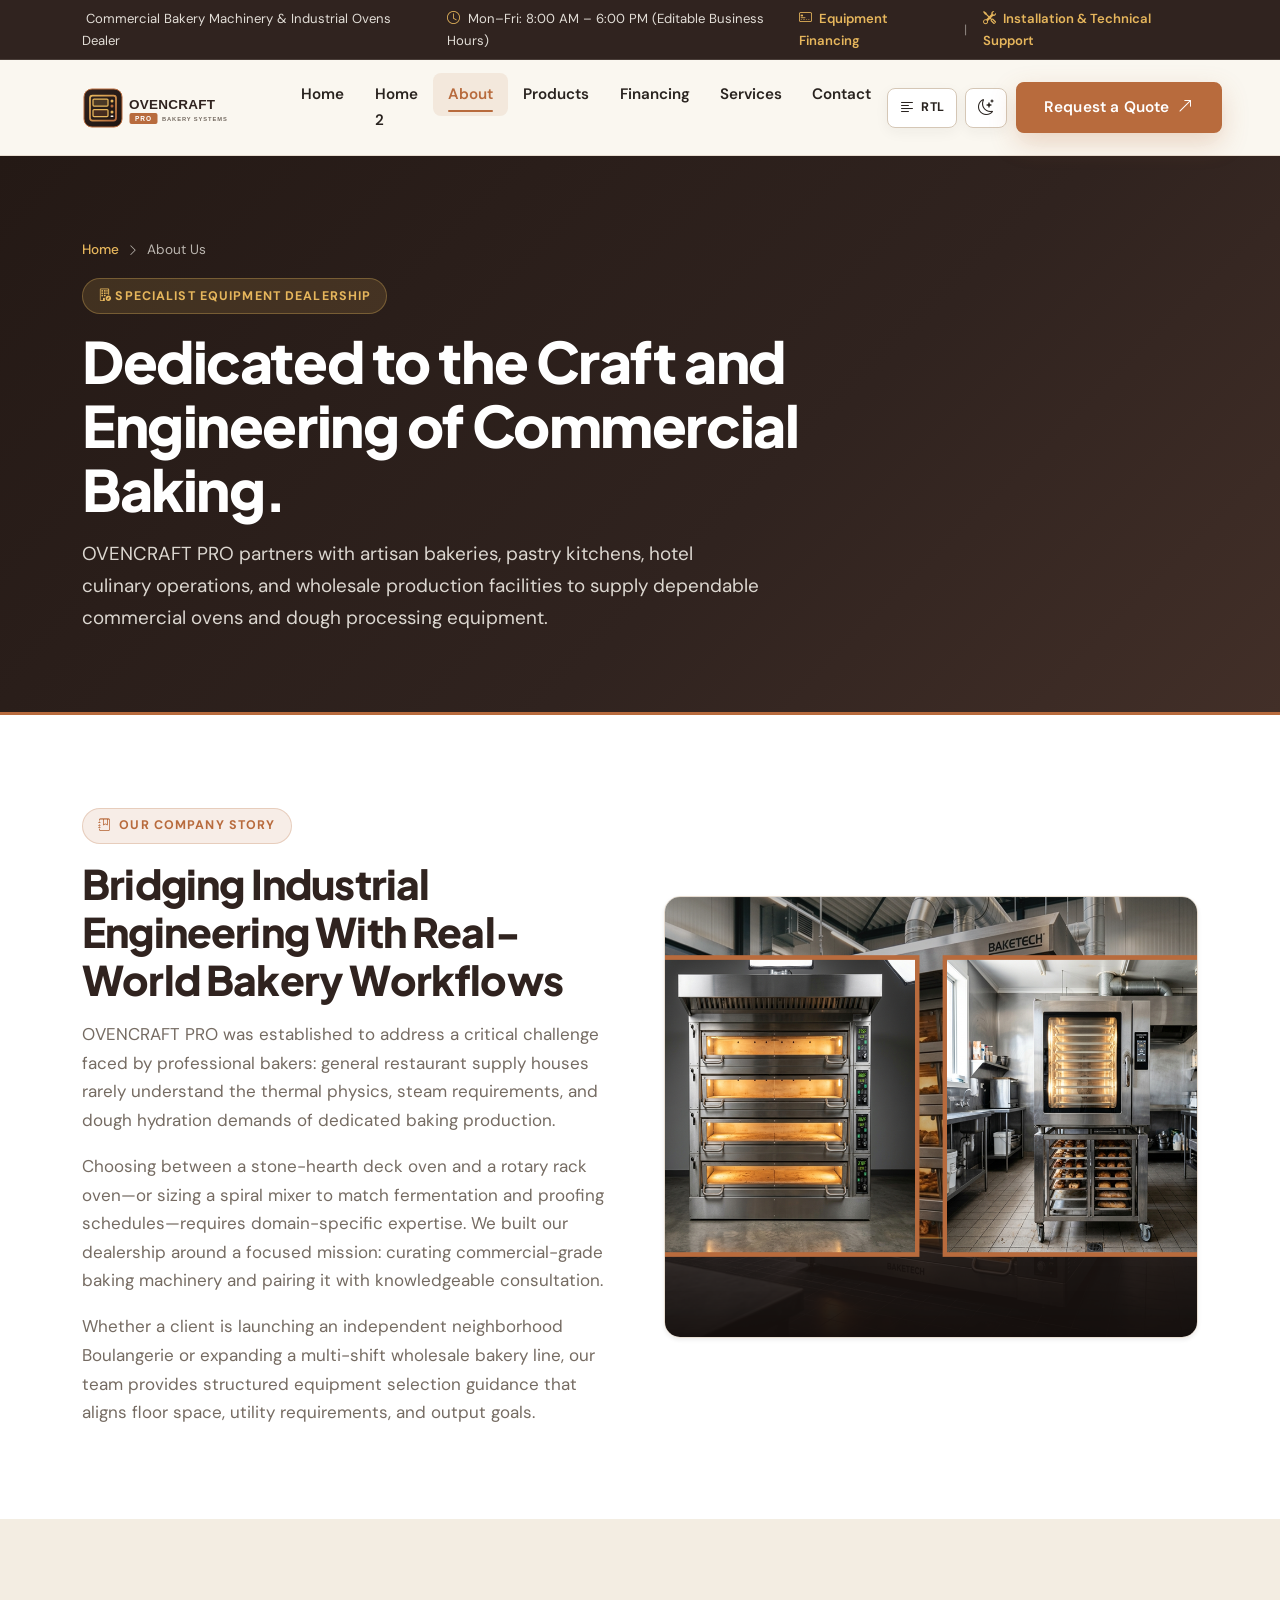
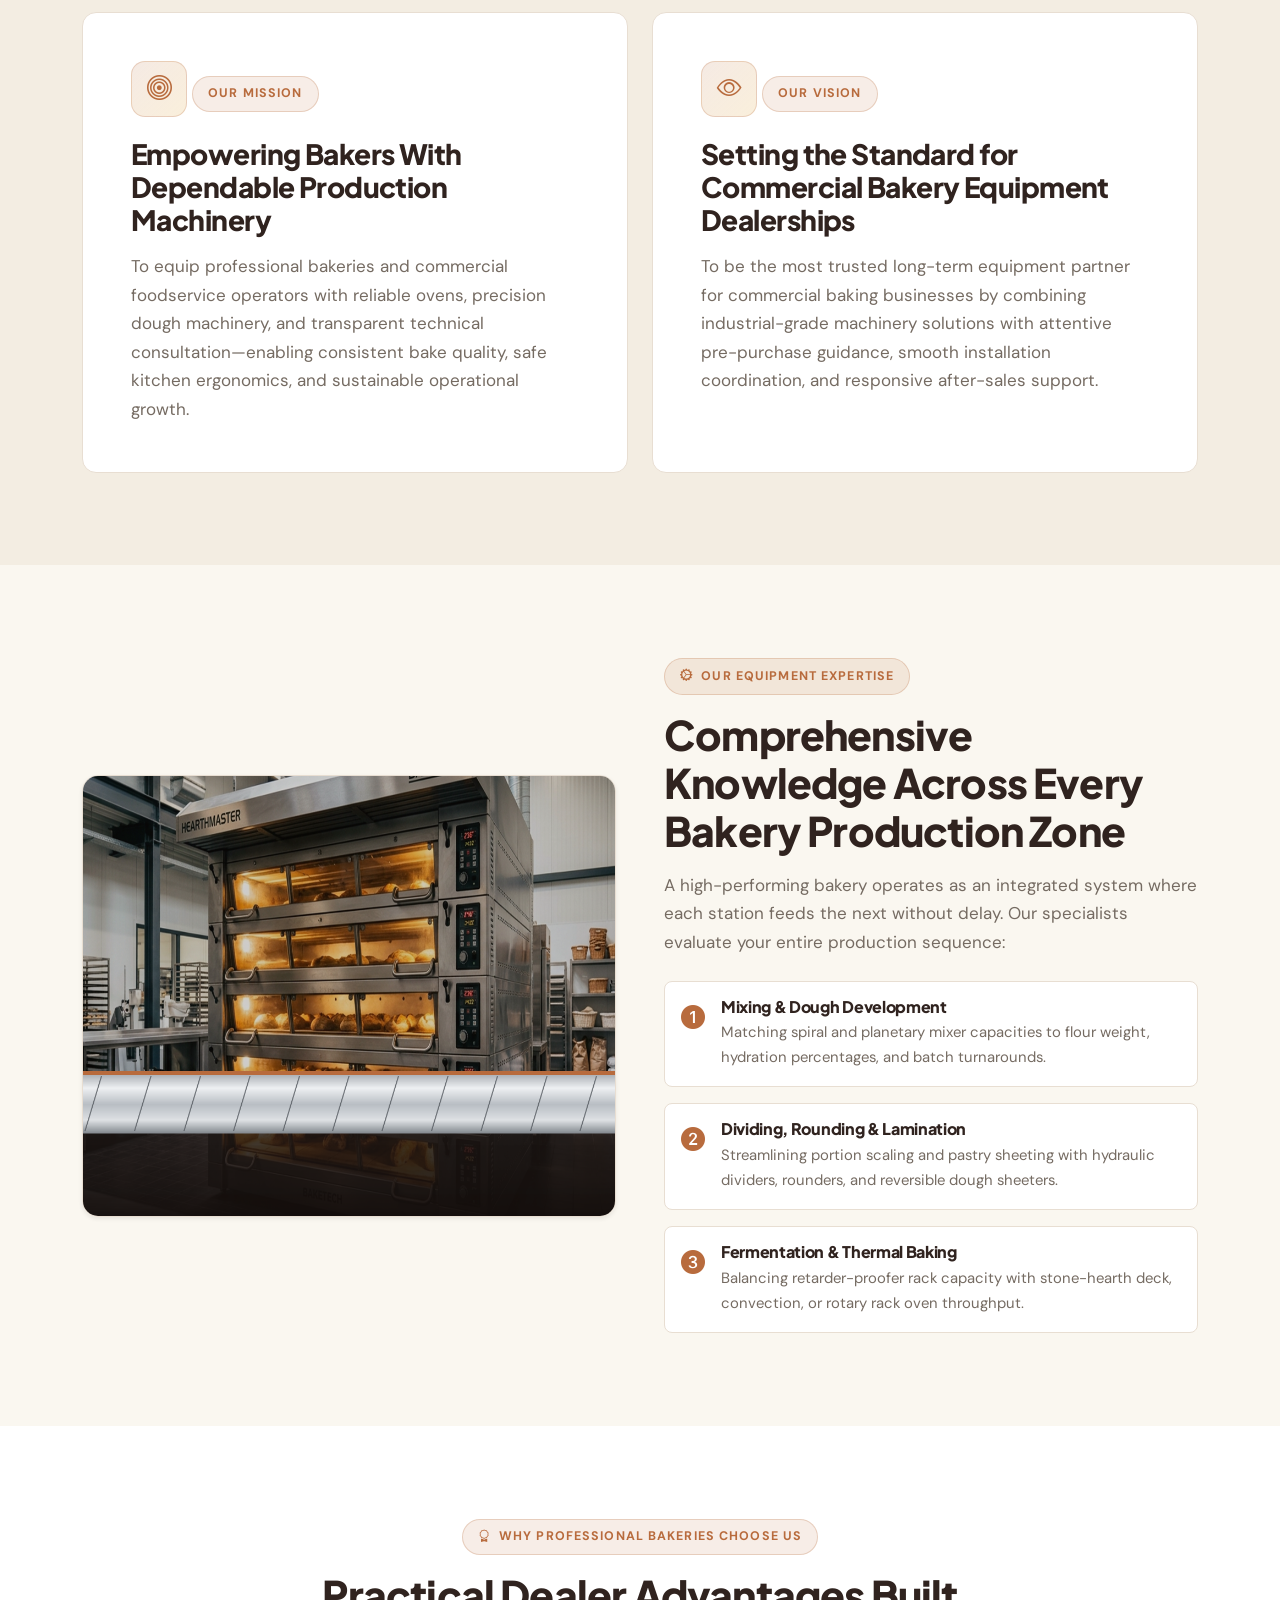
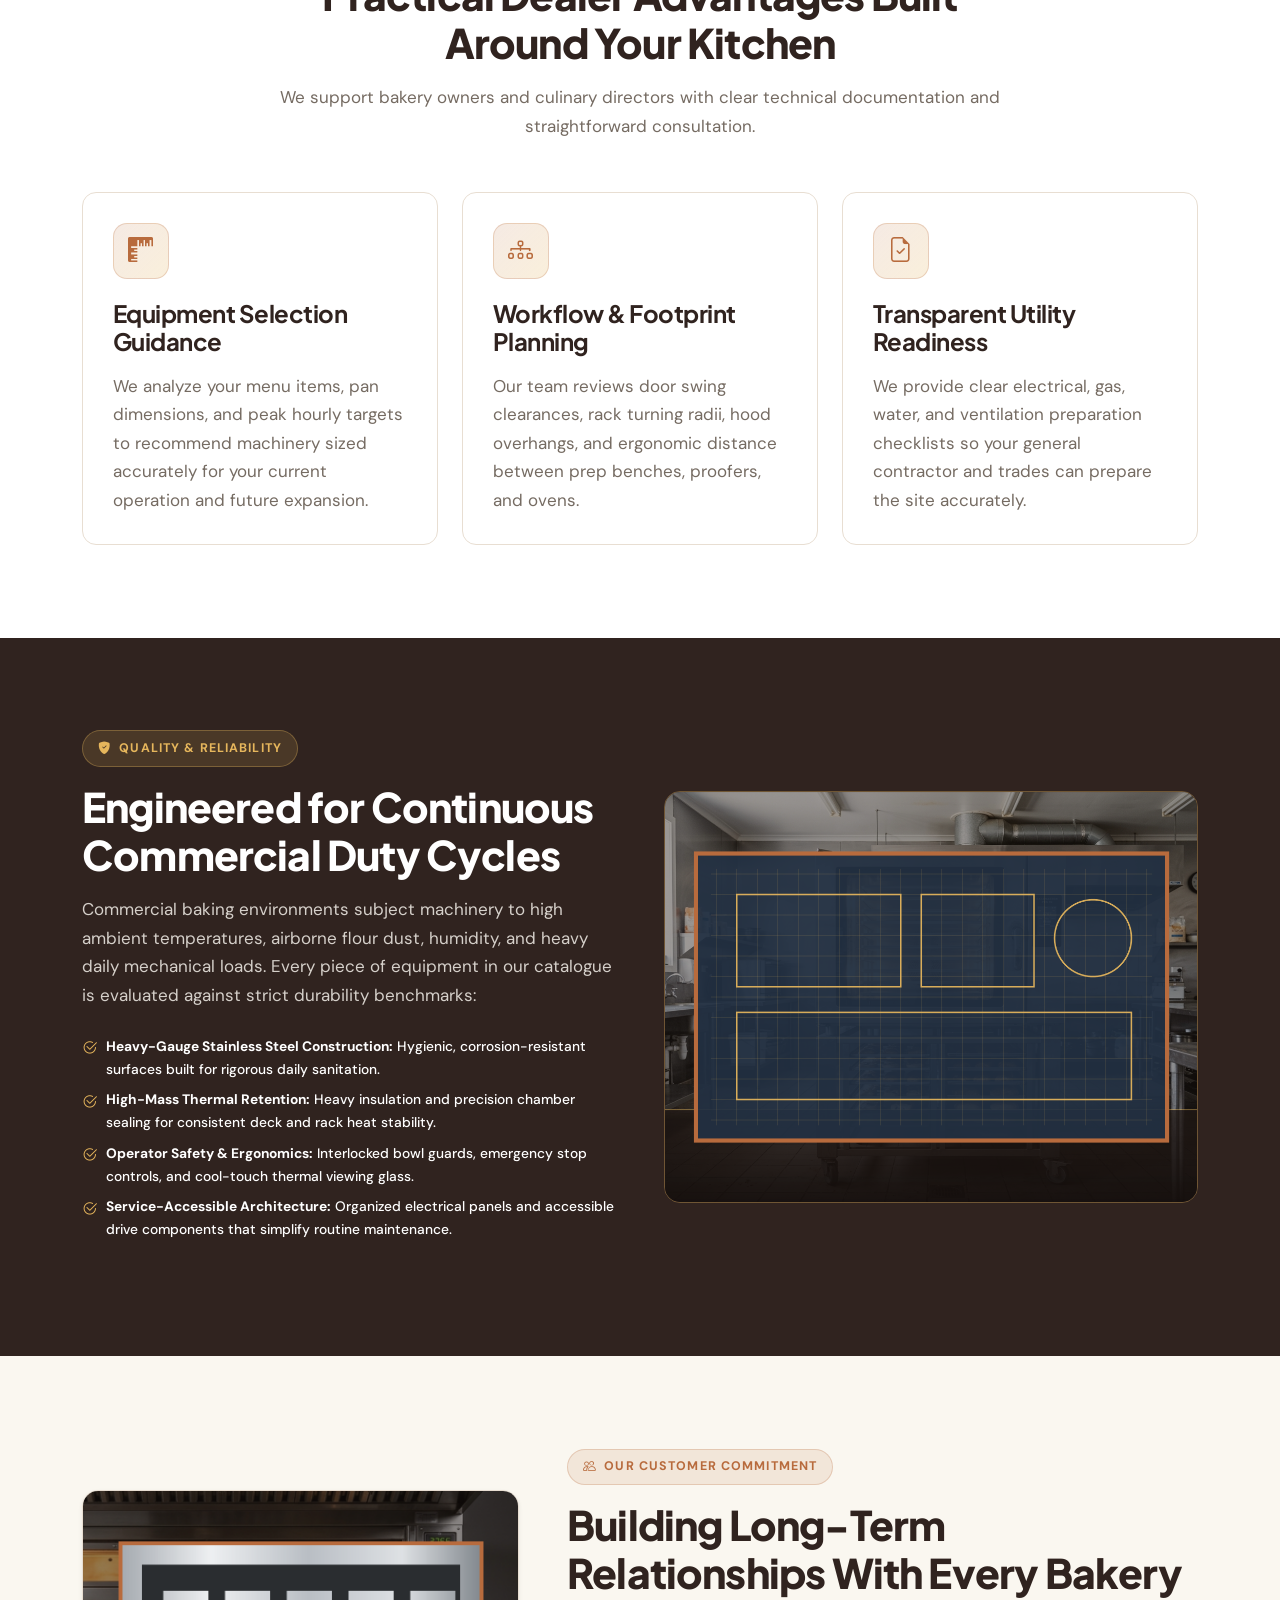
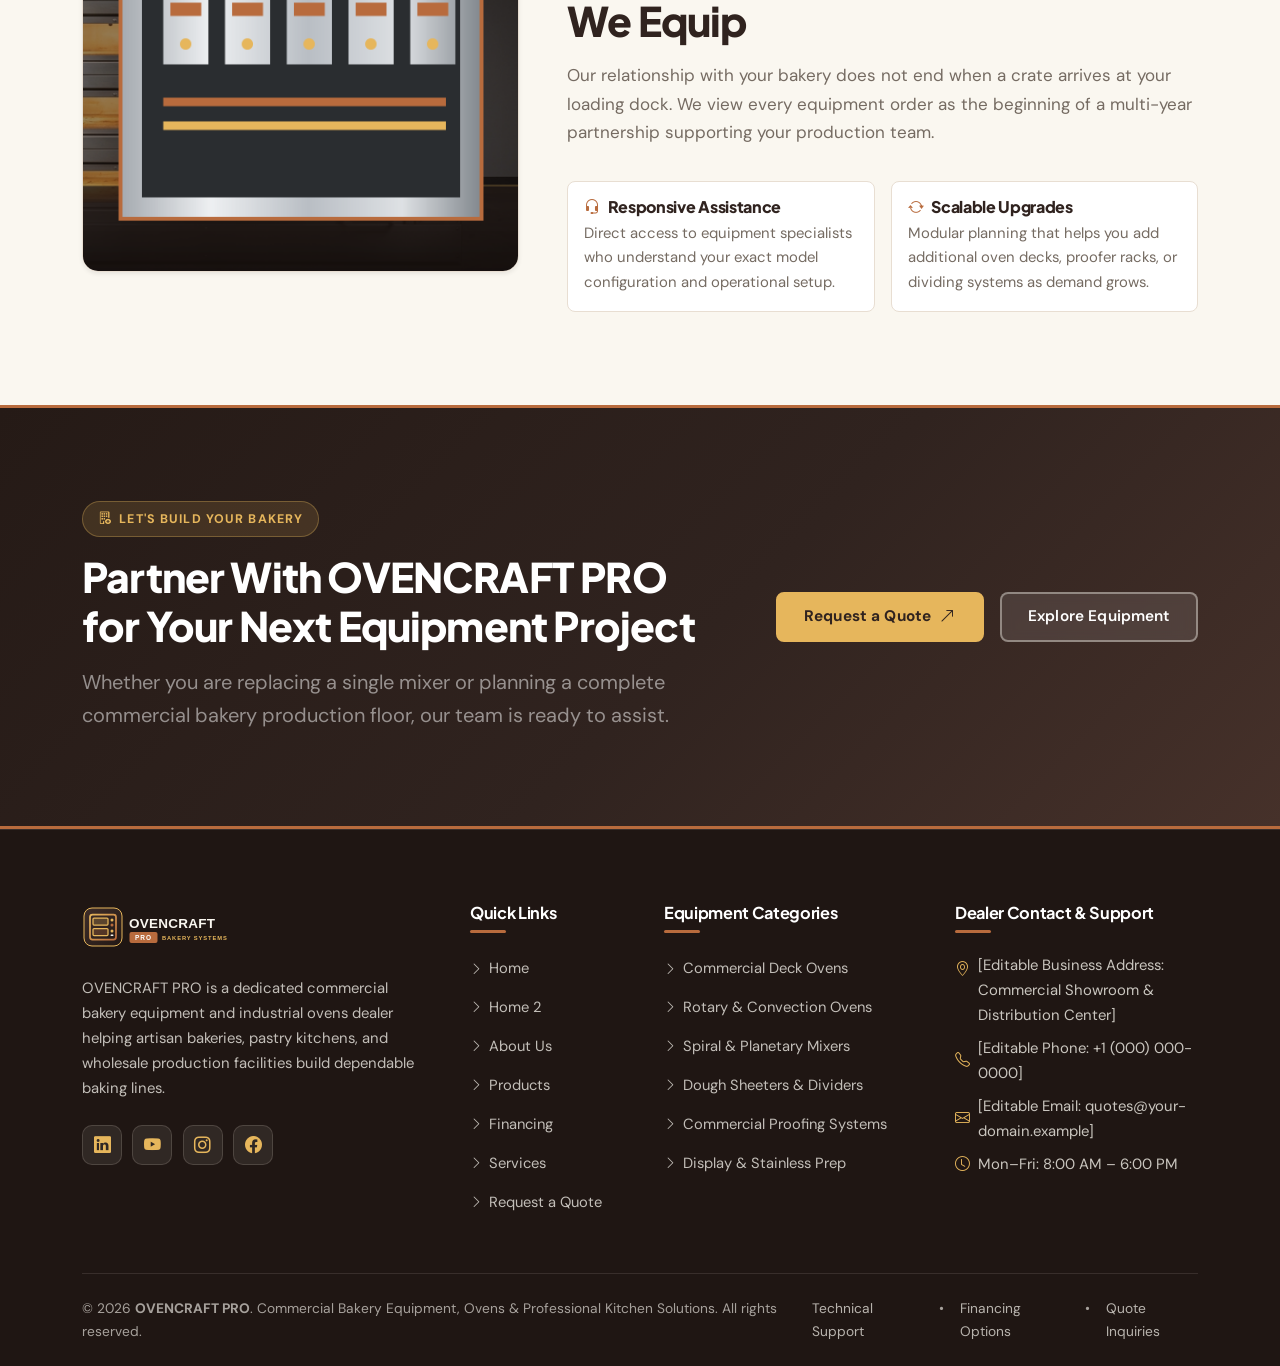
==== commit 032f1025: "Complete OVENCRAFT PRO commercial bakery equipment dealer website transformation" ====
--- a/about.html
+++ b/about.html
@@ -1,329 +1,213 @@
 <!DOCTYPE html>
-<html lang="en" dir="ltr" class="scroll-smooth">
+<html lang="en">
 <head>
   <meta charset="UTF-8">
   <meta name="viewport" content="width=device-width, initial-scale=1.0">
-  <title>The Gifted Pantry - About Our Story & Gifting Philosophy</title>
-  <meta name="description" content="Learn about The Gifted Pantry — our passion for artisan gourmet foods, our gifting philosophy, and our commitment to making every basket a beautiful, memorable experience.">
-  
+  <title>About Us | OVENCRAFT PRO – Commercial Bakery Equipment Specialists</title>
+  <meta name="description" content="Learn about OVENCRAFT PRO, your dedicated commercial bakery equipment dealer offering reliable ovens, dough processing machinery, and expert kitchen consultation.">
+  <meta property="og:title" content="About OVENCRAFT PRO | Commercial Bakery Equipment &amp; Ovens Dealer">
+  <meta property="og:description" content="Commercial bakery equipment expertise, reliable machinery solutions, and long-term support for professional bakeries.">
+  <meta property="og:type" content="website">
+  <meta property="og:image" content="assets/images/showroom-facility.png">
   <link rel="icon" type="image/svg+xml" href="favicon.svg">
-  <link rel="stylesheet" href="index.css">
-  <script src="https://cdn.tailwindcss.com"></script>
-  <script>
-    tailwind.config = {
-      darkMode: 'class',
-      theme: {
-        extend: {
-          colors: {
-            brand: {
-              light: '#fdf8ef', dark: '#1a1207',
-              primary: '#c8892a', primaryHover: '#a36d1a',
-              secondary: '#d9a752', secondaryHover: '#a36d1a', navy: '#2a1c0b',
-              accent: '#e0a84a', navy: '#1a3a2a',
-            },
-            slate: {
-              50: '#faf8f3', 100: '#f5f0e6', 200: '#e8ddc5',
-              300: '#d9c89f', 400: '#c4a96e', 500: '#a8883d',
-              600: '#896724', 700: '#664d17', 800: '#46330d',
-              850: '#352606', 900: '#221800', 950: '#1a1207',
-            }
-          },
-          fontFamily: { sans: ['Inter', 'sans-serif'], outfit: ['Outfit', 'sans-serif'] }
-        }
-      }
-    }
-  </script>
-  <script src="https://unpkg.com/lucide@latest"></script>
+
+  <!-- Google Fonts: Plus Jakarta Sans & DM Sans -->
+  <link rel="preconnect" href="https://fonts.googleapis.com">
+  <link rel="preconnect" href="https://fonts.gstatic.com" crossorigin>
+  <link href="https://fonts.googleapis.com/css2?family=DM+Sans:ital,opsz,wght@0,9..40,400;0,9..40,500;0,9..40,600;0,9..40,700;1,9..40,400&family=Plus+Jakarta+Sans:wght@600;700;800&display=swap" rel="stylesheet">
+
+  <!-- Bootstrap 5.3 CSS & Bootstrap Icons -->
+  <link href="https://cdn.jsdelivr.net/npm/bootstrap@5.3.3/dist/css/bootstrap.min.css" rel="stylesheet">
+  <link href="https://cdn.jsdelivr.net/npm/bootstrap-icons@1.11.3/font/bootstrap-icons.min.css" rel="stylesheet">
+
+  <!-- Custom Stylesheet -->
+  <link rel="stylesheet" href="assets/css/style.css">
 </head>
-<body class="bg-slate-50 text-slate-800 dark:bg-slate-950 dark:text-slate-100 transition-colors duration-300 min-h-screen flex flex-col">
-
-  <!-- ================= NAVBAR ================= -->
-  <nav class="glass-nav fixed top-0 left-0 right-0 z-50 transition-all duration-300">
-    <div class="max-w-7xl mx-auto px-4 sm:px-6 lg:px-8">
-      <div class="flex items-center justify-between h-20">
-        <a href="index.html" class="flex items-center space-x-2 rtl:space-x-reverse group">
-          <div class="w-10 h-10 rounded-xl bg-gradient-to-tr from-brand-primary to-brand-accent flex items-center justify-center text-white shadow-md shadow-amber-500/20 animate-bounce">
-            <i data-lucide="gift" class="w-6 h-6"></i>
-          </div>
-          <span class="font-outfit text-2xl font-bold tracking-tight text-slate-900 dark:text-white">
-            The<span class="text-brand-primary"> Gifted Pantry</span>
-          </span>
+<body>
+
+  <!-- Top Utility Bar -->
+  <div class="top-utility-bar d-none d-md-block">
+    <div class="container d-flex justify-content-between align-items-center">
+      <div class="d-flex align-items-center gap-4">
+        <span><i class="bi bi-Buildings me-1 text-wheat"></i> Commercial Bakery Machinery &amp; Industrial Ovens Dealer</span>
+        <span><i class="bi bi-clock me-1 text-wheat"></i> Mon–Fri: 8:00 AM – 6:00 PM (Editable Business Hours)</span>
+      </div>
+      <div class="d-flex align-items-center gap-3">
+        <a href="financing.html"><i class="bi bi-credit-card-2-front me-1"></i> Equipment Financing</a>
+        <span class="opacity-50">|</span>
+        <a href="services.html"><i class="bi bi-tools me-1"></i> Installation &amp; Technical Support</a>
+      </div>
+    </div>
+  </div>
+
+  <!-- Sticky Navigation Header -->
+  <header class="site-header">
+    <div class="container">
+      <nav class="navbar navbar-expand-lg navbar-oc" aria-label="Main Navigation">
+        <a class="navbar-brand-oc" href="index.html" aria-label="OVENCRAFT PRO Home">
+          <img src="assets/images/logo.svg" alt="OVENCRAFT PRO Commercial Bakery Systems Logo" width="180" height="48">
         </a>
-        <div class="hidden lg:flex items-center space-x-1 rtl:space-x-reverse">
-          <a href="index.html" class="px-3 py-2 rounded-lg text-sm font-medium text-slate-600 hover:text-brand-primary dark:text-slate-300 dark:hover:text-amber-400 transition-colors">Home</a>
-          <a href="home2.html" class="px-3 py-2 rounded-lg text-sm font-medium text-slate-600 hover:text-brand-primary dark:text-slate-300 dark:hover:text-amber-400 transition-colors">Home 2</a>
-          <a href="services.html" class="px-3 py-2 rounded-lg text-sm font-medium text-slate-600 hover:text-brand-primary dark:text-slate-300 dark:hover:text-amber-400 transition-colors">Our Baskets</a>
-          <a href="gallery.html" class="px-3 py-2 rounded-lg text-sm font-medium text-slate-600 hover:text-brand-primary dark:text-slate-300 dark:hover:text-amber-400 transition-colors">Corporate Gifting</a>
-          <a href="blog.html" class="px-3 py-2 rounded-lg text-sm font-medium text-slate-600 hover:text-brand-primary dark:text-slate-300 dark:hover:text-amber-400 transition-colors">Customization</a>
-          <a href="about.html" class="px-3 py-2 rounded-lg text-sm font-semibold transition-colors text-brand-primary dark:text-amber-400">About Us</a>
-          <a href="contact.html" class="px-3 py-2 rounded-lg text-sm font-medium text-slate-600 hover:text-brand-primary dark:text-slate-300 dark:hover:text-amber-400 transition-colors">Contact</a>
-        </div>
-        <div class="hidden lg:flex items-center space-x-4 rtl:space-x-reverse">
-          <button class="rtl-toggle w-10 h-10 rounded-xl border border-slate-200 dark:border-slate-800 text-slate-600 dark:text-slate-300 hover:bg-slate-100 dark:hover:bg-slate-800 transition-colors flex items-center justify-center" aria-label="Toggle Direction">
-            <i data-lucide="arrow-left-right" class="w-4 h-4"></i>
-          </button>
-          <button class="theme-toggle w-10 h-10 rounded-xl border border-slate-200 dark:border-slate-800 text-slate-600 dark:text-slate-300 hover:bg-slate-100 dark:hover:bg-slate-800 transition-colors flex items-center justify-center" aria-label="Toggle Theme">
-            <i data-lucide="sun" class="sun-icon w-5 h-5 hidden"></i>
-            <i data-lucide="moon" class="moon-icon w-5 h-5"></i>
-          </button>
-          <a href="quote.html" class="px-5 py-2.5 rounded-xl bg-gradient-to-r from-brand-primary to-brand-accent text-white text-sm font-semibold hover:shadow-lg hover:shadow-amber-500/25 transition-all transform hover:-translate-y-0.5">Get a Quote</a>
-        </div>
-        <div class="flex items-center space-x-3 lg:hidden rtl:space-x-reverse">
-          <button id="mobile-menu-btn" class="p-2 rounded-lg border border-slate-200 dark:border-slate-800 text-slate-650 dark:text-slate-300 hover:bg-slate-100 dark:hover:bg-slate-800 transition-colors" aria-label="Open Menu">
-            <i data-lucide="menu" class="w-6 h-6"></i>
-          </button>
-        </div>
-      </div>
+
+        <!-- Hamburger Toggler (Aligned Right on Mobile & Tablet) -->
+        <button class="navbar-toggler navbar-toggler-oc d-lg-none" type="button" data-bs-toggle="collapse" data-bs-target="#ovencraftNavbar" aria-controls="ovencraftNavbar" aria-expanded="false" aria-label="Toggle navigation menu">
+          <i class="bi bi-list"></i>
+        </button>
+
+        <div class="collapse navbar-collapse navbar-collapse-oc" id="ovencraftNavbar">
+          <ul class="navbar-nav navbar-nav-oc mx-auto">
+            <li class="nav-item">
+              <a class="nav-link" href="index.html">Home</a>
+            </li>
+            <li class="nav-item">
+              <a class="nav-link" href="home2.html">Home 2</a>
+            </li>
+            <li class="nav-item">
+              <a class="nav-link active" aria-current="page" href="about.html">About</a>
+            </li>
+            <li class="nav-item">
+              <a class="nav-link" href="products.html">Products</a>
+            </li>
+            <li class="nav-item">
+              <a class="nav-link" href="financing.html">Financing</a>
+            </li>
+            <li class="nav-item">
+              <a class="nav-link" href="services.html">Services</a>
+            </li>
+            <li class="nav-item">
+              <a class="nav-link" href="contact.html">Contact</a>
+            </li>
+          </ul>
+          <div class="header-cta-wrap">
+            <div class="header-controls-group">
+              <button type="button" class="btn-header-util js-rtl-toggle" aria-label="Toggle RTL and LTR layout direction" title="Toggle RTL / LTR">
+                <i class="bi bi-text-left"></i><span>RTL</span>
+              </button>
+              <button type="button" class="btn-header-util js-theme-toggle" aria-label="Toggle Dark and Light theme" title="Toggle Theme">
+                <i class="bi bi-moon-stars"></i><span class="d-lg-none">Dark</span>
+              </button>
+            </div>
+            <a href="contact.html" class="btn-oc-primary">
+              <span>Request a Quote</span>
+              <i class="bi bi-arrow-up-right"></i>
+            </a>
+          </div>
+        </div>
+      </nav>
     </div>
-    <div id="mobile-menu" class="hidden absolute top-20 left-0 right-0 glass-nav shadow-lg flex-col px-4 pt-4 pb-6 space-y-3 transition-all duration-300 transform opacity-0 -translate-y-4">
-      <a href="index.html" class="px-3 py-2 rounded-lg text-base font-medium text-slate-655 dark:text-slate-300 hover:bg-slate-50 dark:hover:bg-slate-800">Home</a>
-      <a href="home2.html" class="px-3 py-2 rounded-lg text-base font-medium text-slate-655 dark:text-slate-300 hover:bg-slate-50 dark:hover:bg-slate-800">Home 2</a>
-      <a href="services.html" class="px-3 py-2 rounded-lg text-base font-medium text-slate-655 dark:text-slate-300 hover:bg-slate-50 dark:hover:bg-slate-800">Our Baskets</a>
-      <a href="gallery.html" class="px-3 py-2 rounded-lg text-base font-medium text-slate-655 dark:text-slate-300 hover:bg-slate-50 dark:hover:bg-slate-800">Corporate Gifting</a>
-      <a href="blog.html" class="px-3 py-2 rounded-lg text-base font-medium text-slate-655 dark:text-slate-300 hover:bg-slate-50 dark:hover:bg-slate-800">Customization</a>
-      <a href="about.html" class="px-3 py-2 rounded-lg text-base font-semibold text-brand-primary bg-amber-50/50 dark:bg-amber-950/20">About Us</a>
-      <a href="contact.html" class="px-3 py-2 rounded-lg text-base font-medium text-slate-655 dark:text-slate-300 hover:bg-slate-50 dark:hover:bg-slate-800">Contact</a>
-      <div class="h-[1px] bg-slate-200 dark:bg-slate-800 my-2"></div>
-      <div class="toggle-container flex items-center justify-between space-x-3 rtl:space-x-reverse pt-1 pb-2">
-        <button class="rtl-toggle flex-1 h-10 rounded-xl border border-slate-200 dark:border-slate-800 text-slate-650 dark:text-slate-300 hover:bg-slate-100 dark:hover:bg-slate-800 transition-colors flex items-center justify-center bg-white dark:bg-slate-900" aria-label="Toggle Direction">
-          <i data-lucide="arrow-left-right" class="w-4 h-4"></i>
-        </button>
-        <button class="theme-toggle flex-1 h-10 rounded-xl border border-slate-200 dark:border-slate-800 text-slate-655 dark:text-slate-300 hover:bg-slate-100 dark:hover:bg-slate-800 transition-colors flex items-center justify-center space-x-2 bg-white dark:bg-slate-900" aria-label="Toggle Theme">
-          <i data-lucide="sun" class="sun-icon w-4 h-4 hidden"></i>
-          <i data-lucide="moon" class="moon-icon w-4 h-4"></i>
-          <span class="text-xs font-bold tracking-wider dark:hidden">Dark Mode</span>
-          <span class="text-xs font-bold tracking-wider hidden dark:inline">Light Mode</span>
-        </button>
-      </div>
-      <div class="flex flex-col space-y-2.5">
-        <a href="quote.html" class="text-center px-4 py-2.5 rounded-xl bg-gradient-to-r from-brand-primary to-brand-accent text-white text-sm font-semibold shadow-md shadow-amber-500/20">Get a Quote</a>
-      </div>
-      <button id="mobile-menu-close" class="absolute top-2 right-4 text-slate-400 hover:text-slate-600 dark:hover:text-white">
-        <i data-lucide="x" class="w-5 h-5"></i>
-      </button>
-    </div>
-  </nav>
-  
-  <!-- ================= MAIN CONTENT ================= -->
-  <main class="flex-grow pt-20">
-    
-    <!-- 1. Hero Section -->
-    <section class="relative py-20 md:py-28 overflow-hidden text-white bg-slate-950 page-hero">
-      <img src="https://rusticbakery.com/cdn/shop/files/Just-Add-Cheese-Gift-Basket042_26.jpg?v=1786468526" 
-           alt="Artisan Gourmet Ingredients and Gift Baskets" 
-           class="absolute inset-0 w-full h-full object-cover opacity-90 dark:opacity-90">
-      <div class="absolute inset-0 bg-gradient-to-t from-slate-950/75 via-slate-950/45 to-slate-950/25 z-0"></div>
-      
-      <div class="max-w-7xl mx-auto px-4 sm:px-6 lg:px-8 text-center space-y-4 relative z-10 animate-fade-in-up">
-        <div class="inline-flex items-center space-x-2 rtl:space-x-reverse px-3.5 py-1.5 rounded-full bg-slate-950/80 border border-white/20 text-amber-300 font-bold text-xs sm:text-sm tracking-wider uppercase backdrop-blur-md shadow-lg">
-          <i data-lucide="heart" class="w-4 h-4 text-amber-400"></i>
-          <span>Who We Are</span>
-        </div>
-        <h1 class="text-3xl sm:text-4xl lg:text-5xl font-extrabold font-outfit text-white leading-tight drop-shadow-md">
-          About The Gifted Pantry
-        </h1>
-        <p class="text-slate-100 max-w-xl mx-auto text-xs sm:text-sm md:text-base font-medium leading-relaxed drop-shadow-md">
-          Learn about our passion for gourmet artisan foods, our gifting philosophy, and our unwavering commitment to making every basket a beautiful, lasting memory.
-        </p>
-      </div>
-    </section>
-
-    <!-- 2. Our Story Section -->
-    <section class="py-16 bg-white dark:bg-slate-900">
-      <div class="max-w-7xl mx-auto px-4 sm:px-6 lg:px-8">
-        <div class="grid grid-cols-1 lg:grid-cols-12 gap-12 items-center">
-          
-          <div class="lg:col-span-7 space-y-6 text-left ltr:text-left rtl:text-right">
-            <span class="text-brand-primary font-semibold uppercase tracking-wider text-sm font-outfit">Founded in 2014</span>
-            <h2 class="text-3xl sm:text-4xl font-bold font-outfit text-slate-900 dark:text-white leading-snug">
-              A Decade of Curating Gifting Joy
-            </h2>
-            <p class="text-base sm:text-lg text-slate-600 dark:text-slate-300 leading-relaxed font-normal">
-              The Gifted Pantry was founded by food lover and entrepreneur Claire Ashworth, who believed that the best gift you could give someone was the joy of discovering extraordinary artisan food. After years of scouring farmers markets, specialty food halls, and gourmet importers, Claire began building the curated collections that would become The Gifted Pantry — a company dedicated to making artisan gourmet gifting effortless and beautiful.
-            </p>
-            
-            <div class="grid grid-cols-1 sm:grid-cols-3 gap-6 pt-4 border-t border-slate-100 dark:border-slate-800">
-              <div>
-                <h4 class="font-bold text-slate-900 dark:text-white text-lg">Artisan First</h4>
-                <p class="text-sm text-slate-500 dark:text-slate-400 mt-1 font-normal leading-relaxed">We work exclusively with small-batch, artisan producers who share our passion for quality and craft.</p>
-              </div>
-              <div>
-                <h4 class="font-bold text-slate-900 dark:text-white text-lg">Beauti Packaged</h4>
-                <p class="text-sm text-slate-500 dark:text-slate-400 mt-1 font-normal leading-relaxed">Every basket is a work of art — thoughtfully arranged, elegantly wrapped, and ready to impress.</p>
-              </div>
-              <div>
-                <h4 class="font-bold text-slate-900 dark:text-white text-lg">Inclusively Curated</h4>
-                <p class="text-sm text-slate-500 dark:text-slate-400 mt-1 font-normal leading-relaxed">From vegan to gluten-free to kosher, we ensure everyone receives a delicious, appropriate gift.</p>
-              </div>
-            </div>
-          </div>
-
-          <div class="lg:col-span-5 relative">
-            <div class="absolute -inset-4 rounded-3xl bg-gradient-to-tr from-brand-primary to-brand-accent opacity-10 blur-xl dark:opacity-20"></div>
-            <div class="relative glass-card p-3 rounded-3xl shadow-xl">
-              <img src="https://brownliving.in/cdn/shop/files/luxury-conscious-gift-set-bnwd07-1-bare-necessities-artisanal-handcrafted-basket-artisanal-handcrafted-basket-5316669.jpg?v=1781541670" 
-                   alt="Beautifully curated gift basket ready for delivery" 
-                   class="rounded-2xl w-full h-auto aspect-[4/3] lg:h-[340px] lg:aspect-auto object-cover object-center">
-            </div>
-          </div>
-
-        </div>
-      </div>
-    </section>
-
-    <!-- 3. Quality Standards Section -->
-    <section class="py-16 bg-slate-50 dark:bg-slate-950 relative overflow-hidden">
-      <div class="max-w-7xl mx-auto px-4 sm:px-6 lg:px-8">
-        
-        <div class="text-center max-w-3xl mx-auto mb-16 space-y-4">
-          <span class="text-brand-primary font-semibold uppercase tracking-wider text-sm">Our Standards</span>
-          <h2 class="text-2xl sm:text-3xl font-bold font-outfit text-slate-900 dark:text-white">
-            Quality, Provenance &amp; Presentation
-          </h2>
-          <p class="text-slate-600 dark:text-slate-300 text-xs sm:text-sm font-normal">
-            Every product in every basket meets our rigorous sourcing standards — from farm to presentation, we never compromise.
-          </p>
-        </div>
-
-        <div class="grid grid-cols-1 md:grid-cols-2 lg:grid-cols-4 gap-6">
-          <div class="glass-card p-8 rounded-2xl border border-slate-100 dark:border-slate-800 flex flex-col items-center text-center space-y-4">
-            <div class="p-4 bg-white dark:bg-slate-900 rounded-2xl text-brand-primary shadow-sm">
-              <i data-lucide="award" class="w-7 h-7"></i>
-            </div>
-            <div>
-              <h3 class="font-bold text-slate-900 dark:text-white text-lg mb-2">Artisan Provenance</h3>
-              <p class="text-xs sm:text-sm text-slate-500 dark:text-slate-400 font-normal leading-relaxed">
-                Every cheese, chocolate, and specialty food is sourced from certified artisan producers with traceable, ethical supply chains.
+  </header>
+
+  <main>
+    <!-- 1. ABOUT HERO BANNER -->
+    <section class="page-hero">
+      <div class="container">
+        <div class="row align-items-center g-4">
+          <div class="col-lg-8 reveal-item">
+            <ol class="breadcrumb-oc">
+              <li><a href="index.html">Home</a></li>
+              <li><i class="bi bi-chevron-right small"></i></li>
+              <li aria-current="page">About Us</li>
+            </ol>
+            <span class="eyebrow-badge eyebrow-badge-light d-block" style="width: fit-content;">
+              <i class="bi bi-building-check"></i> Specialist Equipment Dealership
+            </span>
+            <h1>Dedicated to the Craft and Engineering of Commercial Baking.</h1>
+            <p class="mb-0">
+              OVENCRAFT PRO partners with artisan bakeries, pastry kitchens, hotel culinary operations, and wholesale production facilities to supply dependable commercial ovens and dough processing equipment.
+            </p>
+          </div>
+        </div>
+      </div>
+    </section>
+
+    <!-- 2. OUR COMPANY STORY -->
+    <section class="section-padding bg-surface">
+      <div class="container">
+        <div class="row align-items-center g-5">
+          <div class="col-lg-6 reveal-item">
+            <span class="eyebrow-badge"><i class="bi bi-journal-bookmark"></i> Our Company Story</span>
+            <h2 class="section-title">Bridging Industrial Engineering With Real-World Bakery Workflows</h2>
+            <p>
+              OVENCRAFT PRO was established to address a critical challenge faced by professional bakers: general restaurant supply houses rarely understand the thermal physics, steam requirements, and dough hydration demands of dedicated baking production.
+            </p>
+            <p>
+              Choosing between a stone-hearth deck oven and a rotary rack oven—or sizing a spiral mixer to match fermentation and proofing schedules—requires domain-specific expertise. We built our dealership around a focused mission: curating commercial-grade baking machinery and pairing it with knowledgeable consultation.
+            </p>
+            <p class="mb-0">
+              Whether a client is launching an independent neighborhood Boulangerie or expanding a multi-shift wholesale bakery line, our team provides structured equipment selection guidance that aligns floor space, utility requirements, and output goals.
+            </p>
+          </div>
+          <div class="col-lg-6 reveal-item">
+            <div class="rounded-4 overflow-hidden shadow-sm border" style="border-color: var(--oc-border) !important;">
+              <img src="assets/images/showroom-facility.png" alt="OVENCRAFT PRO commercial bakery equipment showroom with stainless-steel deck ovens and mixers" class="w-100" style="height: 440px; object-fit: cover;">
+            </div>
+          </div>
+        </div>
+      </div>
+    </section>
+
+    <!-- 3. OUR MISSION & VISION -->
+    <section class="section-padding bg-stone-cream">
+      <div class="container">
+        <div class="row g-4">
+          <div class="col-lg-6 reveal-item">
+            <div class="pillar-box p-4 p-md-5">
+              <div class="pillar-icon"><i class="bi bi-bullseye"></i></div>
+              <span class="eyebrow-badge mb-2">Our Mission</span>
+              <h2 class="h3">Empowering Bakers With Dependable Production Machinery</h2>
+              <p class="mb-0">
+                To equip professional bakeries and commercial foodservice operators with reliable ovens, precision dough machinery, and transparent technical consultation—enabling consistent bake quality, safe kitchen ergonomics, and sustainable operational growth.
               </p>
             </div>
           </div>
-
-          <div class="glass-card p-8 rounded-2xl border border-slate-100 dark:border-slate-800 flex flex-col items-center text-center space-y-4">
-            <div class="p-4 bg-white dark:bg-slate-900 rounded-2xl text-brand-secondary shadow-sm">
-              <i data-lucide="package-check" class="w-7 h-7"></i>
-            </div>
-            <div>
-              <h3 class="font-bold text-slate-900 dark:text-white text-lg mb-2">Premium Packaging</h3>
-              <p class="text-xs sm:text-sm text-slate-500 dark:text-slate-400 font-normal leading-relaxed">
-                All baskets are assembled with FSC-certified packaging materials, premium satin ribbons, and food-safe insulating liners for freshness.
+          <div class="col-lg-6 reveal-item">
+            <div class="pillar-box p-4 p-md-5">
+              <div class="pillar-icon"><i class="bi bi-eye"></i></div>
+              <span class="eyebrow-badge mb-2">Our Vision</span>
+              <h2 class="h3">Setting the Standard for Commercial Bakery Equipment Dealerships</h2>
+              <p class="mb-0">
+                To be the most trusted long-term equipment partner for commercial baking businesses by combining industrial-grade machinery solutions with attentive pre-purchase guidance, smooth installation coordination, and responsive after-sales support.
               </p>
             </div>
           </div>
-
-          <div class="glass-card p-8 rounded-2xl border border-slate-100 dark:border-slate-800 flex flex-col items-center text-center space-y-4">
-            <div class="p-4 bg-white dark:bg-slate-900 rounded-2xl text-amber-500 shadow-sm">
-              <i data-lucide="leaf" class="w-7 h-7"></i>
-            </div>
-            <div>
-              <h3 class="font-bold text-slate-900 dark:text-white text-lg mb-2">Sustainable Choices</h3>
-              <p class="text-xs sm:text-sm text-slate-500 dark:text-slate-400 font-normal leading-relaxed">
-                We prioritize eco-conscious producers, organic certifications, and sustainable packaging across our entire range of gourmet gifts.
-              </p>
-            </div>
-          </div>
-
-          <div class="glass-card p-8 rounded-2xl border border-slate-100 dark:border-slate-800 flex flex-col items-center text-center space-y-4">
-            <div class="p-4 bg-white dark:bg-slate-900 rounded-2xl text-rose-500 shadow-sm">
-              <i data-lucide="shield-check" class="w-7 h-7"></i>
-            </div>
-            <div>
-              <h3 class="font-bold text-slate-900 dark:text-white text-lg mb-2">Safe &amp; Compliant</h3>
-              <p class="text-xs sm:text-sm text-slate-500 dark:text-slate-400 font-normal leading-relaxed">
-                Full allergen transparency, clear dietary labeling, and food-grade certified packaging for every single basket we produce.
-              </p>
-            </div>
-          </div>
-        </div>
-
-      </div>
-    </section>
-
-    <!-- 4. Our Approach Section -->
-    <section class="py-16 bg-white dark:bg-slate-900">
-      <div class="max-w-7xl mx-auto px-4 sm:px-6 lg:px-8">
-        <div class="grid grid-cols-1 lg:grid-cols-12 gap-12 items-center">
-          
-          <div class="lg:col-span-5 relative order-last lg:order-first">
-            <div class="absolute -inset-4 rounded-3xl bg-gradient-to-tr from-brand-secondary to-brand-primary opacity-10 blur-xl dark:opacity-20"></div>
-            <div class="relative glass-card p-3 rounded-3xl shadow-xl">
-              <img src="https://tastyribbon.com/cdn/shop/files/Tasty_Ribbon_March_263448_Resized.jpg?v=1785329567&width=800" 
-                   alt="Gourmet artisan food selection process" 
-                   class="rounded-2xl w-full h-auto aspect-[4/3] lg:h-[340px] lg:aspect-auto object-cover object-center">
-            </div>
-          </div>
-
-          <div class="lg:col-span-7 space-y-6 text-left ltr:text-left rtl:text-right">
-            <span class="text-brand-secondary font-semibold uppercase tracking-wider text-sm">Our Gifting Philosophy</span>
-            <h2 class="text-2xl sm:text-3xl font-bold font-outfit text-slate-900 dark:text-white leading-snug">
-              Thoughtful Curation, Joyful Discovery
-            </h2>
-            <p class="text-sm text-slate-600 dark:text-slate-300 leading-relaxed font-normal">
-              We believe that the best gift baskets don't just contain good food — they tell a story, spark discovery, and invite the recipient to slow down and savor something extraordinary. That's why we spend so much time seeking out truly special artisan producers: the small dairy making exceptional aged cheddars, the chocolatier using rare heritage cacao beans, the beekeeper harvesting single-floral raw honey.
-            </p>
-            <p class="text-sm text-slate-600 dark:text-slate-300 leading-relaxed font-normal">
-              When our customers send a basket, they're not just giving food — they're giving an experience, a moment of delight, and a connection to the passionate makers behind every product.
-            </p>
-            
-            <div class="flex flex-col sm:flex-row gap-3 pt-2">
-              <a href="contact.html" class="px-6 py-3 rounded-xl bg-brand-primary hover:bg-brand-primaryHover text-white font-semibold shadow-md shadow-amber-500/20 transition-colors whitespace-nowrap text-center">
-                Order a Basket
-              </a>
-              <a href="services.html" class="px-6 py-3 rounded-xl border border-slate-200 dark:border-slate-800 text-slate-700 dark:text-slate-200 font-semibold hover:bg-amber-50 hover:text-brand-primary hover:border-brand-primary dark:hover:bg-slate-800 dark:hover:text-white transition-all duration-300 whitespace-nowrap text-center">
-                Browse Collections
-              </a>
-            </div>
-          </div>
-
-        </div>
-      </div>
-    </section>
-
-    <!-- 5. Our Commitment Section -->
-    <section class="py-16 bg-slate-50 dark:bg-slate-950 text-slate-900 dark:text-white relative overflow-hidden">
-      <div class="max-w-7xl mx-auto px-4 sm:px-6 lg:px-8 relative z-10">
-        <div class="grid grid-cols-1 lg:grid-cols-12 gap-12 items-center">
-          <div class="lg:col-span-7 space-y-6 text-left ltr:text-left rtl:text-right">
-            <span class="text-brand-primary font-semibold uppercase tracking-wider text-sm font-outfit">Why The Gifted Pantry</span>
-            <h2 class="text-2xl sm:text-3xl font-bold font-outfit text-slate-900 dark:text-white leading-snug">
-              Our Commitment to Exceptional Gifting
-            </h2>
-            <p class="text-sm text-slate-600 dark:text-slate-300 leading-relaxed font-normal">
-              At The Gifted Pantry, we believe gifting is an act of love. Whether it's a small token of appreciation or a grand corporate gesture, we put the same care and attention into every basket — because the person receiving it deserves to feel truly special.
-            </p>
-            
-            <div class="grid grid-cols-1 sm:grid-cols-2 gap-6 pt-4">
-              <div class="flex items-start space-x-3.5 rtl:space-x-reverse">
-                <div class="p-2.5 bg-white dark:bg-slate-800 rounded-xl text-brand-primary shadow-sm border border-slate-100 dark:border-slate-700 flex-shrink-0">
-                  <i data-lucide="heart" class="w-5 h-5"></i>
-                </div>
+        </div>
+      </div>
+    </section>
+
+    <!-- 4. OUR EQUIPMENT EXPERTISE -->
+    <section class="section-padding bg-cream">
+      <div class="container">
+        <div class="row align-items-center g-5">
+          <div class="col-lg-6 order-2 order-lg-1 reveal-item">
+            <div class="rounded-4 overflow-hidden shadow-sm border" style="border-color: var(--oc-border) !important;">
+              <img src="assets/images/bakery-production-line.png" alt="Industrial bakery production facility featuring commercial stainless-steel ovens and dough machinery" class="w-100" style="height: 440px; object-fit: cover;" loading="lazy">
+            </div>
+          </div>
+          <div class="col-lg-6 order-1 order-lg-2 reveal-item">
+            <span class="eyebrow-badge"><i class="bi bi-gear-wide-connected"></i> Our Equipment Expertise</span>
+            <h2 class="section-title">Comprehensive Knowledge Across Every Bakery Production Zone</h2>
+            <p>
+              A high-performing bakery operates as an integrated system where each station feeds the next without delay. Our specialists evaluate your entire production sequence:
+            </p>
+            <div class="d-flex flex-column gap-3 mt-4">
+              <div class="p-3 rounded-3 bg-surface border d-flex gap-3 align-items-start" style="border-color: var(--oc-border) !important;">
+                <i class="bi bi-1-circle-fill text-copper fs-4"></i>
                 <div>
-                  <h3 class="font-bold text-slate-900 dark:text-white text-base">Curated with Heart</h3>
-                  <p class="text-xs text-slate-500 dark:text-slate-400 mt-1 leading-relaxed">Each basket is curated by our gifting specialists with genuine care for the recipient's tastes and the occasion.</p>
+                  <h3 class="h6 mb-1">Mixing &amp; Dough Development</h3>
+                  <p class="small mb-0">Matching spiral and planetary mixer capacities to flour weight, hydration percentages, and batch turnarounds.</p>
                 </div>
               </div>
-              
-              <div class="flex items-start space-x-3.5 rtl:space-x-reverse">
-                <div class="p-2.5 bg-white dark:bg-slate-800 rounded-xl text-brand-primary shadow-sm border border-slate-100 dark:border-slate-700 flex-shrink-0">
-                  <i data-lucide="star" class="w-5 h-5"></i>
-                </div>
+              <div class="p-3 rounded-3 bg-surface border d-flex gap-3 align-items-start" style="border-color: var(--oc-border) !important;">
+                <i class="bi bi-2-circle-fill text-copper fs-4"></i>
                 <div>
-                  <h3 class="font-bold text-slate-900 dark:text-white text-base">Premium at Every Level</h3>
-                  <p class="text-xs text-slate-500 dark:text-slate-400 mt-1 leading-relaxed">From the gourmet products inside to the final bow on the packaging — every detail reflects our commitment to excellence.</p>
+                  <h3 class="h6 mb-1">Dividing, Rounding &amp; Lamination</h3>
+                  <p class="small mb-0">Streamlining portion scaling and pastry sheeting with hydraulic dividers, rounders, and reversible dough sheeters.</p>
                 </div>
               </div>
-            </div>
-          </div>
-
-          <div class="lg:col-span-5 relative">
-            <div class="relative glass-card p-8 rounded-3xl border border-slate-200 dark:border-slate-800 bg-white/80 dark:bg-slate-900/60 shadow-lg text-left ltr:text-left rtl:text-right space-y-6">
-              <h3 class="text-xl font-bold font-outfit text-slate-900 dark:text-white">Our Track Record</h3>
-              <p class="text-xs text-slate-600 dark:text-slate-300 leading-relaxed font-normal">
-                Over a decade of curating extraordinary gifting experiences for individuals, families, and hundreds of businesses across the country.
-              </p>
-              <div class="flex items-center space-x-4 rtl:space-x-reverse bg-slate-100/80 dark:bg-slate-900/80 p-4 rounded-2xl border border-slate-200 dark:border-slate-700/50">
-                <div class="text-3xl font-extrabold text-brand-primary">12k+</div>
-                <div class="text-[11px] text-slate-500 dark:text-slate-400 font-semibold uppercase tracking-wider leading-snug">
-                  Gourmet gift baskets lovingly curated and delivered since 2014
+              <div class="p-3 rounded-3 bg-surface border d-flex gap-3 align-items-start" style="border-color: var(--oc-border) !important;">
+                <i class="bi bi-3-circle-fill text-copper fs-4"></i>
+                <div>
+                  <h3 class="h6 mb-1">Fermentation &amp; Thermal Baking</h3>
+                  <p class="small mb-0">Balancing retarder-proofer rack capacity with stone-hearth deck, convection, or rotary rack oven throughput.</p>
                 </div>
               </div>
             </div>
@@ -332,243 +216,224 @@
       </div>
     </section>
 
-    <!-- 6. Team Section -->
-    <section class="py-16 bg-white dark:bg-slate-900">
-      <div class="max-w-7xl mx-auto px-4 sm:px-6 lg:px-8 text-center">
-        
-        <div class="max-w-3xl mx-auto mb-16 space-y-4">
-          <span class="text-brand-primary font-semibold uppercase tracking-wider text-sm font-outfit">Our Team</span>
-          <h2 class="text-3xl sm:text-4xl font-bold font-outfit text-slate-900 dark:text-white">
-            Meet Our Gifting Specialists
-          </h2>
-          <p class="text-slate-600 dark:text-slate-300 text-sm sm:text-base font-normal">
-            Our passionate team brings together expertise in artisan food, design, and customer experience to create gifting moments that truly resonate.
+    <!-- 5. WHY PROFESSIONAL BAKERIES CHOOSE US -->
+    <section class="section-padding bg-surface">
+      <div class="container">
+        <div class="section-header text-center reveal-item">
+          <span class="eyebrow-badge"><i class="bi bi-award"></i> Why Professional Bakeries Choose Us</span>
+          <h2 class="section-title">Practical Dealer Advantages Built Around Your Kitchen</h2>
+          <p class="mb-0">
+            We support bakery owners and culinary directors with clear technical documentation and straightforward consultation.
           </p>
         </div>
 
-        <div class="grid grid-cols-1 md:grid-cols-2 lg:grid-cols-3 gap-8">
-          <div class="flex flex-col bg-slate-50 dark:bg-slate-950 rounded-3xl overflow-hidden shadow-md hover:shadow-lg transition-all duration-300 border border-slate-100 dark:border-slate-800 group">
-            <div class="overflow-hidden h-96 relative">
-              <img src="https://thumbs.dreamstime.com/b/confident-indian-professional-woman-casual-posing-vertical-portrait-beautiful-young-looking-camera-keeping-hands-folded-340188923.jpg" 
-                   alt="Claire Mannan, Founder &amp; Chief Gifting Officer" 
-                   class="w-full h-full object-cover object-top group-hover:scale-105 transition-transform duration-500">
-            </div>
-            <div class="p-6 text-left ltr:text-left rtl:text-right space-y-2">
-              <h3 class="text-xl font-bold text-slate-900 dark:text-white font-outfit">Claire Mannan</h3>
-              <p class="text-sm text-brand-primary font-semibold uppercase tracking-wider">Founder &amp; Chief Gifting Officer</p>
-              <p class="text-sm text-slate-500 dark:text-slate-400 font-normal leading-relaxed pt-1">
-                With a background in food journalism and 10+ years curating artisan collections, Claire's passion for extraordinary gourmet food is the heart of every Gifted Pantry basket.
+        <div class="row g-4">
+          <div class="col-md-6 col-lg-4 reveal-item">
+            <div class="pillar-box">
+              <div class="pillar-icon"><i class="bi bi-rulers"></i></div>
+              <h3>Equipment Selection Guidance</h3>
+              <p class="mb-0">
+                We analyze your menu items, pan dimensions, and peak hourly targets to recommend machinery sized accurately for your current operation and future expansion.
               </p>
             </div>
           </div>
 
-          <div class="flex flex-col bg-slate-50 dark:bg-slate-950 rounded-3xl overflow-hidden shadow-md hover:shadow-lg transition-all duration-300 border border-slate-100 dark:border-slate-800 group">
-            <div class="overflow-hidden h-96 relative">
-              <img src="https://static.vecteezy.com/system/resources/thumbnails/079/512/416/small_2x/a-confident-and-smiling-young-businessman-in-a-navy-suit-with-a-blue-tie-standing-with-arms-crossed-photo.jpg" 
-                   alt="Prathi Mannan, Head of Sourcing" 
-                   class="w-full h-full object-cover object-top group-hover:scale-105 transition-transform duration-500">
-            </div>
-            <div class="p-6 text-left ltr:text-left rtl:text-right space-y-2">
-              <h3 class="text-xl font-bold text-slate-900 dark:text-white font-outfit">Prathi Mannan</h3>
-              <p class="text-sm text-brand-primary font-semibold uppercase tracking-wider">Head of Artisan Sourcing</p>
-              <p class="text-sm text-slate-500 dark:text-slate-400 font-normal leading-relaxed pt-1">
-                A certified cheesemonger and fine wine specialist, Daniel travels the world discovering exceptional small-batch producers to add to our ever-evolving gourmet portfolio.
+          <div class="col-md-6 col-lg-4 reveal-item">
+            <div class="pillar-box">
+              <div class="pillar-icon"><i class="bi bi-diagram-3"></i></div>
+              <h3>Workflow &amp; Footprint Planning</h3>
+              <p class="mb-0">
+                Our team reviews door swing clearances, rack turning radii, hood overhangs, and ergonomic distance between prep benches, proofers, and ovens.
               </p>
             </div>
           </div>
 
-          <div class="last-card-md flex flex-col bg-slate-50 dark:bg-slate-950 rounded-3xl overflow-hidden shadow-md hover:shadow-lg transition-all duration-300 border border-slate-100 dark:border-slate-800 group">
-            <div class="overflow-hidden h-96 relative">
-              <img src="https://t4.ftcdn.net/jpg/03/02/76/57/360_F_302765753_5vrPxvGXSl4X63p9WeWTxliKRPeVE5Y9.jpg" 
-                   alt="Emma Voss, Creative Packaging Director" 
-                   class="w-full h-full object-cover object-top group-hover:scale-105 transition-transform duration-500">
-            </div>
-            <div class="p-6 text-left ltr:text-left rtl:text-right space-y-2">
-              <h3 class="text-xl font-bold text-slate-900 dark:text-white font-outfit">Emma Voss</h3>
-              <p class="text-sm text-amber-600 font-semibold uppercase tracking-wider">Creative Packaging Director</p>
-              <p class="text-sm text-slate-500 dark:text-slate-400 font-normal leading-relaxed pt-1">
-                A visual designer with a background in luxury brand packaging, Emma ensures every basket we assemble is as beautiful to look at as it is delicious to explore.
+          <div class="col-md-6 col-lg-4 reveal-item">
+            <div class="pillar-box">
+              <div class="pillar-icon"><i class="bi bi-file-earmark-check"></i></div>
+              <h3>Transparent Utility Readiness</h3>
+              <p class="mb-0">
+                We provide clear electrical, gas, water, and ventilation preparation checklists so your general contractor and trades can prepare the site accurately.
               </p>
             </div>
           </div>
         </div>
-
-      </div>
-    </section>
-
-    <!-- 7. Closing Call-To-Action (CTA) Section -->
-    <section class="py-20 lg:py-24 bg-slate-50 dark:bg-slate-950 relative overflow-hidden transition-colors">
-      <div class="max-w-7xl mx-auto px-4 sm:px-6 lg:px-8 relative z-10">
-        
-        <div class="closing-cta-card rounded-3xl overflow-hidden text-slate-900 dark:text-white p-8 sm:p-12 lg:p-16 relative transition-colors">
-          
-          <!-- Ambient Glow Accents -->
-          <div class="absolute -top-24 -right-24 w-80 h-80 bg-brand-primary/10 dark:bg-brand-primary/20 rounded-full blur-3xl pointer-events-none"></div>
-          <div class="absolute -bottom-24 -left-24 w-80 h-80 bg-brand-accent/10 dark:bg-brand-accent/20 rounded-full blur-3xl pointer-events-none"></div>
-          
-          <!-- Subtle Decorative Background Watermark Icon -->
-          <div class="absolute right-6 -bottom-10 opacity-10 dark:opacity-5 text-amber-500 dark:text-amber-300 pointer-events-none hidden lg:block">
-            <i data-lucide="heart" class="w-72 h-72"></i>
-          </div>
-
-          <div class="relative z-10 max-w-3xl mx-auto text-center space-y-6">
-            
-            <!-- Badge -->
-            <div class="inline-flex items-center space-x-2 rtl:space-x-reverse px-4 py-1.5 rounded-full bg-amber-500/10 dark:bg-amber-500/15 border border-amber-500/30 dark:border-amber-400/30 text-amber-800 dark:text-amber-300 text-xs sm:text-sm font-semibold uppercase tracking-wider backdrop-blur-md">
-              <i data-lucide="heart" class="w-4 h-4 text-brand-primary dark:text-amber-400 flex-shrink-0"></i>
-              <span>Gifting With A Personal Touch</span>
-            </div>
-
-            <!-- Heading -->
-            <h2 class="text-3xl sm:text-4xl lg:text-5xl font-extrabold font-outfit text-slate-900 dark:text-white tracking-tight leading-tight">
-              Share the Joy of <span class="bg-gradient-to-r from-amber-600 via-amber-500 to-amber-700 dark:from-amber-200 dark:via-amber-400 dark:to-amber-200 bg-clip-text text-transparent">Exceptional Artisan Food</span>
-            </h2>
-
-            <!-- Paragraph -->
-            <p class="text-slate-600 dark:text-slate-300 text-sm sm:text-base md:text-lg max-w-2xl mx-auto font-normal leading-relaxed">
-              Every celebration, thank you, or holiday greeting deserves more than an ordinary gift. Partner with The Gifted Pantry team to craft an unforgettable gifting moment.
-            </p>
-
-            <!-- CTA Buttons -->
-            <div class="flex flex-col sm:flex-row items-center justify-center gap-4 pt-3 w-full max-w-md sm:max-w-none mx-auto">
-              <a href="services.html"
-                class="w-full sm:w-auto px-8 py-4 rounded-xl bg-gradient-to-r from-brand-primary to-brand-accent hover:from-amber-600 hover:to-amber-500 text-white font-bold text-center shadow-lg shadow-amber-500/25 hover:shadow-amber-500/40 transition-all transform hover:-translate-y-0.5 flex items-center justify-center space-x-2 rtl:space-x-reverse">
-                <i data-lucide="gift" class="w-4 h-4"></i>
-                <span>Explore Curated Baskets</span>
-              </a>
-              <a href="contact.html"
-                class="w-full sm:w-auto px-8 py-4 rounded-xl bg-white hover:bg-slate-50 text-slate-800 border border-slate-200 hover:border-amber-400 shadow-sm dark:bg-white/10 dark:hover:bg-white/20 dark:text-white dark:border-white/20 font-bold text-center backdrop-blur-md transition-all flex items-center justify-center space-x-2 rtl:space-x-reverse">
-                <i data-lucide="message-square" class="w-4 h-4 text-brand-primary dark:text-amber-300"></i>
-                <span>Contact Our Specialists</span>
-              </a>
-            </div>
-
-            <!-- Trust / Guarantee Highlights -->
-            <div class="grid grid-cols-2 md:grid-cols-4 gap-4 sm:gap-6 pt-10 mt-10 border-t border-amber-200/70 dark:border-white/10 text-left rtl:text-right">
-              <div class="flex items-center space-x-3 rtl:space-x-reverse">
-                <div class="w-10 h-10 rounded-xl bg-amber-100/70 dark:bg-amber-500/10 border border-amber-300/60 dark:border-amber-400/20 flex items-center justify-center text-brand-primary dark:text-amber-400 flex-shrink-0">
-                  <i data-lucide="history" class="w-5 h-5"></i>
-                </div>
-                <div>
-                  <div class="text-xs sm:text-sm font-bold text-slate-900 dark:text-white">10+ Years Curating</div>
-                  <div class="text-[11px] text-slate-500 dark:text-slate-400">Proud heritage of taste</div>
+      </div>
+    </section>
+
+    <!-- 6. QUALITY & RELIABILITY -->
+    <section class="section-padding bg-espresso">
+      <div class="container">
+        <div class="row align-items-center g-5">
+          <div class="col-lg-6 reveal-item">
+            <span class="eyebrow-badge eyebrow-badge-light"><i class="bi bi-shield-fill-check"></i> Quality &amp; Reliability</span>
+            <h2 class="section-title">Engineered for Continuous Commercial Duty Cycles</h2>
+            <p>
+              Commercial baking environments subject machinery to high ambient temperatures, airborne flour dust, humidity, and heavy daily mechanical loads. Every piece of equipment in our catalogue is evaluated against strict durability benchmarks:
+            </p>
+            <ul class="oc-feature-list border-0 pt-2">
+              <li class="text-white"><i class="bi bi-check2-circle text-wheat"></i><span><strong>Heavy-Gauge Stainless Steel Construction:</strong> Hygienic, corrosion-resistant surfaces built for rigorous daily sanitation.</span></li>
+              <li class="text-white"><i class="bi bi-check2-circle text-wheat"></i><span><strong>High-Mass Thermal Retention:</strong> Heavy insulation and precision chamber sealing for consistent deck and rack heat stability.</span></li>
+              <li class="text-white"><i class="bi bi-check2-circle text-wheat"></i><span><strong>Operator Safety &amp; Ergonomics:</strong> Interlocked bowl guards, emergency stop controls, and cool-touch thermal viewing glass.</span></li>
+              <li class="text-white"><i class="bi bi-check2-circle text-wheat"></i><span><strong>Service-Accessible Architecture:</strong> Organized electrical panels and accessible drive components that simplify routine maintenance.</span></li>
+            </ul>
+          </div>
+          <div class="col-lg-6 reveal-item">
+            <div class="rounded-4 overflow-hidden border" style="border-color: rgba(230, 182, 92, 0.35) !important;">
+              <img src="assets/images/consultation-planning.png" alt="OVENCRAFT PRO equipment specialists reviewing technical blueprints in the showroom" class="w-100" style="height: 410px; object-fit: cover;" loading="lazy">
+            </div>
+          </div>
+        </div>
+      </div>
+    </section>
+
+    <!-- 7. OUR CUSTOMER COMMITMENT -->
+    <section class="section-padding bg-cream">
+      <div class="container">
+        <div class="row align-items-center g-5">
+          <div class="col-lg-5 reveal-item">
+            <div class="rounded-4 overflow-hidden shadow-sm border" style="border-color: var(--oc-border) !important;">
+              <img src="assets/images/maintenance-support.png" alt="Commercial bakery service technician performing diagnostic inspection on an industrial oven" class="w-100" style="height: 380px; object-fit: cover;" loading="lazy">
+            </div>
+          </div>
+          <div class="col-lg-7 reveal-item">
+            <span class="eyebrow-badge"><i class="bi bi-people"></i> Our Customer Commitment</span>
+            <h2 class="section-title">Building Long-Term Relationships With Every Bakery We Equip</h2>
+            <p>
+              Our relationship with your bakery does not end when a crate arrives at your loading dock. We view every equipment order as the beginning of a multi-year partnership supporting your production team.
+            </p>
+            <div class="row g-3 mt-2">
+              <div class="col-sm-6">
+                <div class="p-3 rounded-3 bg-surface border h-100" style="border-color: var(--oc-border) !important;">
+                  <h3 class="h6 text-espresso mb-1"><i class="bi bi-headset text-copper me-2"></i>Responsive Assistance</h3>
+                  <p class="small mb-0">Direct access to equipment specialists who understand your exact model configuration and operational setup.</p>
                 </div>
               </div>
-
-              <div class="flex items-center space-x-3 rtl:space-x-reverse">
-                <div class="w-10 h-10 rounded-xl bg-amber-100/70 dark:bg-amber-500/10 border border-amber-300/60 dark:border-amber-400/20 flex items-center justify-center text-brand-primary dark:text-amber-400 flex-shrink-0">
-                  <i data-lucide="users" class="w-5 h-5"></i>
-                </div>
-                <div>
-                  <div class="text-xs sm:text-sm font-bold text-slate-900 dark:text-white">12k+ Delighted Clients</div>
-                  <div class="text-[11px] text-slate-500 dark:text-slate-400">Nationwide recipients</div>
+              <div class="col-sm-6">
+                <div class="p-3 rounded-3 bg-surface border h-100" style="border-color: var(--oc-border) !important;">
+                  <h3 class="h6 text-espresso mb-1"><i class="bi bi-arrow-repeat text-copper me-2"></i>Scalable Upgrades</h3>
+                  <p class="small mb-0">Modular planning that helps you add additional oven decks, proofer racks, or dividing systems as demand grows.</p>
                 </div>
               </div>
-
-              <div class="flex items-center space-x-3 rtl:space-x-reverse">
-                <div class="w-10 h-10 rounded-xl bg-amber-100/70 dark:bg-amber-500/10 border border-amber-300/60 dark:border-amber-400/20 flex items-center justify-center text-brand-primary dark:text-amber-400 flex-shrink-0">
-                  <i data-lucide="sparkles" class="w-5 h-5"></i>
-                </div>
-                <div>
-                  <div class="text-xs sm:text-sm font-bold text-slate-900 dark:text-white">Small-Batch Makers</div>
-                  <div class="text-[11px] text-slate-500 dark:text-slate-400">Sustainably sourced</div>
-                </div>
-              </div>
-
-              <div class="flex items-center space-x-3 rtl:space-x-reverse">
-                <div class="w-10 h-10 rounded-xl bg-amber-100/70 dark:bg-amber-500/10 border border-amber-300/60 dark:border-amber-400/20 flex items-center justify-center text-brand-primary dark:text-amber-400 flex-shrink-0">
-                  <i data-lucide="shield-check" class="w-5 h-5"></i>
-                </div>
-                <div>
-                  <div class="text-xs sm:text-sm font-bold text-slate-900 dark:text-white">Delight Guaranteed</div>
-                  <div class="text-[11px] text-slate-500 dark:text-slate-400">Flawless presentation</div>
-                </div>
-              </div>
-            </div>
-
-          </div>
-
-        </div>
-
-      </div>
-    </section>
-
+            </div>
+          </div>
+        </div>
+      </div>
+    </section>
+
+    <!-- 8. CTA – LET'S BUILD YOUR BAKERY -->
+    <section class="section-padding cta-banner-section">
+      <div class="container">
+        <div class="row align-items-center justify-content-between g-4 reveal-item">
+          <div class="col-lg-7">
+            <span class="eyebrow-badge eyebrow-badge-light"><i class="bi bi-building-add"></i> Let's Build Your Bakery</span>
+            <h2 class="section-title text-white mb-3">Partner With OVENCRAFT PRO for Your Next Equipment Project</h2>
+            <p class="mb-0 text-white-50 fs-5">
+              Whether you are replacing a single mixer or planning a complete commercial bakery production floor, our team is ready to assist.
+            </p>
+          </div>
+          <div class="col-lg-5 text-lg-end">
+            <div class="d-flex flex-wrap gap-3 justify-content-lg-end">
+              <a href="contact.html" class="btn-oc-wheat">
+                <span>Request a Quote</span>
+                <i class="bi bi-arrow-up-right"></i>
+              </a>
+              <a href="products.html" class="btn-oc-light">
+                <span>Explore Equipment</span>
+              </a>
+            </div>
+          </div>
+        </div>
+      </div>
+    </section>
   </main>
 
-  <!-- ================= FOOTER ================= -->
-  <footer class="glass-footer py-16">
-    <div class="max-w-7xl mx-auto px-4 sm:px-6 lg:px-8">
-      <div class="grid grid-cols-1 md:grid-cols-2 lg:grid-cols-12 gap-8 lg:gap-12 mb-12">
-        <div class="md:col-span-1 lg:col-span-4 space-y-4 text-left rtl:text-right">
-          <a href="index.html" class="flex items-center space-x-2 rtl:space-x-reverse">
-            <div class="w-10 h-10 rounded-xl bg-gradient-to-tr from-brand-primary to-brand-accent flex items-center justify-center text-white shadow-md shadow-amber-500/20">
-              <i data-lucide="gift" class="w-5 h-5"></i>
-            </div>
-            <span class="font-outfit text-2xl font-bold tracking-tight footer-brand-name">
-              The<span class="text-brand-primary"> Gifted Pantry</span>
-            </span>
+  <!-- Consistent Premium Footer -->
+  <footer class="site-footer">
+    <div class="container">
+      <div class="row g-4 g-lg-5">
+        <div class="col-lg-4">
+          <a href="index.html" class="d-inline-block mb-3" aria-label="OVENCRAFT PRO Home">
+            <img src="assets/images/logo-light.svg" alt="OVENCRAFT PRO Commercial Bakery Systems Logo" width="180" height="48">
           </a>
-          <p class="text-sm text-slate-600 dark:text-slate-400 leading-relaxed font-normal">
-            Premium gourmet food gift baskets for every occasion. Artisan cheeses, fine chocolates, curated wines, and seasonal delicacies, beautifully packaged and delivered with care.
+          <p class="small mb-4" style="color: rgba(250, 247, 240, 0.75);">
+            OVENCRAFT PRO is a dedicated commercial bakery equipment and industrial ovens dealer helping artisan bakeries, pastry kitchens, and wholesale production facilities build dependable baking lines.
           </p>
-          <div class="flex items-center space-x-3 rtl:space-x-reverse pt-2">
-            <a href="#" class="w-9 h-9 flex items-center justify-center bg-slate-100 dark:bg-slate-800 rounded-xl text-slate-600 dark:text-slate-300 hover:bg-brand-primary hover:text-white transition-all duration-300" aria-label="Facebook">
-              <svg class="w-4 h-4" viewBox="0 0 24 24" fill="none" stroke="currentColor" stroke-width="2" stroke-linecap="round" stroke-linejoin="round"><path d="M18 2h-3a5 5 0 0 0-5 5v3H7v4h3v8h4v-8h3l1-4h-4V7a1 1 0 0 1 1-1h3z"></path></svg>
-            </a>
-            <a href="#" class="w-9 h-9 flex items-center justify-center bg-slate-100 dark:bg-slate-800 rounded-xl text-slate-600 dark:text-slate-300 hover:bg-brand-primary hover:text-white transition-all duration-300" aria-label="Instagram">
-              <svg class="w-4 h-4" viewBox="0 0 24 24" fill="none" stroke="currentColor" stroke-width="2" stroke-linecap="round" stroke-linejoin="round"><rect x="2" y="2" width="20" height="20" rx="5" ry="5"></rect><path d="M16 11.37A4 4 0 1 1 12.63 8 4 4 0 0 1 16 11.37z"></path><line x1="17.5" y1="6.5" x2="17.51" y2="6.5"></line></svg>
-            </a>
-            <a href="#" class="w-9 h-9 flex items-center justify-center bg-slate-100 dark:bg-slate-800 rounded-xl text-slate-600 dark:text-slate-300 hover:bg-brand-primary hover:text-white transition-all duration-300" aria-label="LinkedIn">
-              <svg class="w-4 h-4" viewBox="0 0 24 24" fill="none" stroke="currentColor" stroke-width="2" stroke-linecap="round" stroke-linejoin="round"><path d="M16 8a6 6 0 0 1 6 6v7h-4v-7a2 2 0 0 0-2-2 2 2 0 0 0-2 2v7h-4v-7a6 6 0 0 1 6-6z"></path><rect x="2" y="9" width="4" height="12"></rect><circle cx="4" cy="4" r="2"></circle></svg>
-            </a>
-          </div>
-        </div>
-        <div class="md:col-span-1 lg:col-span-2 space-y-4 text-left rtl:text-right">
-          <h4 class="text-white font-bold text-sm uppercase tracking-wider">Collections</h4>
-          <ul class="space-y-2.5 text-sm font-medium">
-            <li><a href="services.html" class="hover:text-brand-primary transition-colors">Cheese &amp; Charcuterie</a></li>
-            <li><a href="services.html" class="hover:text-brand-primary transition-colors">Chocolates &amp; Sweets</a></li>
-            <li><a href="services.html" class="hover:text-brand-primary transition-colors">Wine &amp; Gourmet</a></li>
-            <li><a href="services.html" class="hover:text-brand-primary transition-colors">Seasonal &amp; Holiday</a></li>
+          <div class="social-links-oc">
+            <a href="contact.html" aria-label="Connect on LinkedIn"><i class="bi bi-linkedin"></i></a>
+            <a href="products.html" aria-label="Watch Equipment Demos on YouTube"><i class="bi bi-youtube"></i></a>
+            <a href="about.html" aria-label="Follow Showroom Updates on Instagram"><i class="bi bi-instagram"></i></a>
+            <a href="services.html" aria-label="Connect on Facebook"><i class="bi bi-facebook"></i></a>
+          </div>
+        </div>
+
+        <div class="col-6 col-md-4 col-lg-2">
+          <h3 class="footer-heading">Quick Links</h3>
+          <ul class="footer-links">
+            <li><a href="index.html"><i class="bi bi-chevron-right small"></i> Home</a></li>
+            <li><a href="home2.html"><i class="bi bi-chevron-right small"></i> Home 2</a></li>
+            <li><a href="about.html"><i class="bi bi-chevron-right small"></i> About Us</a></li>
+            <li><a href="products.html"><i class="bi bi-chevron-right small"></i> Products</a></li>
+            <li><a href="financing.html"><i class="bi bi-chevron-right small"></i> Financing</a></li>
+            <li><a href="services.html"><i class="bi bi-chevron-right small"></i> Services</a></li>
+            <li><a href="contact.html"><i class="bi bi-chevron-right small"></i> Request a Quote</a></li>
           </ul>
         </div>
-        <div class="md:col-span-1 lg:col-span-2 space-y-4 text-left rtl:text-right">
-          <h4 class="text-white font-bold text-sm uppercase tracking-wider">Company</h4>
-          <ul class="space-y-2.5 text-sm font-medium">
-            <li><a href="index.html" class="hover:text-brand-primary transition-colors">Home</a></li>
-            <li><a href="about.html" class="hover:text-brand-primary transition-colors">About Us</a></li>
-            <li><a href="gallery.html" class="hover:text-brand-primary transition-colors">Corporate Gifting</a></li>
-            <li><a href="blog.html" class="hover:text-brand-primary transition-colors">Customization</a></li>
+
+        <div class="col-6 col-md-4 col-lg-3">
+          <h3 class="footer-heading">Equipment Categories</h3>
+          <ul class="footer-links">
+            <li><a href="products.html?category=ovens"><i class="bi bi-chevron-right small"></i> Commercial Deck Ovens</a></li>
+            <li><a href="products.html?category=ovens"><i class="bi bi-chevron-right small"></i> Rotary &amp; Convection Ovens</a></li>
+            <li><a href="products.html?category=mixing"><i class="bi bi-chevron-right small"></i> Spiral &amp; Planetary Mixers</a></li>
+            <li><a href="products.html?category=dough-processing"><i class="bi bi-chevron-right small"></i> Dough Sheeters &amp; Dividers</a></li>
+            <li><a href="products.html?category=proofing"><i class="bi bi-chevron-right small"></i> Commercial Proofing Systems</a></li>
+            <li><a href="products.html?category=accessories"><i class="bi bi-chevron-right small"></i> Display &amp; Stainless Prep</a></li>
           </ul>
         </div>
-        <div class="md:col-span-1 lg:col-span-4 space-y-4 text-left rtl:text-right">
-          <h4 class="text-white font-bold text-sm uppercase tracking-wider font-outfit">Contact Us</h4>
-          <ul class="space-y-2.5 text-sm font-medium">
-            <li class="flex items-center space-x-2.5 rtl:space-x-reverse">
-              <i data-lucide="phone" class="w-4 h-4 text-brand-primary flex-shrink-0"></i>
-              <span>+1 (800) 555-GIFT</span>
-            </li>
-            <li class="flex items-center space-x-2.5 rtl:space-x-reverse">
-              <i data-lucide="mail" class="w-4 h-4 text-brand-primary flex-shrink-0"></i>
-              <span class="break-all">hello@giftedpantry.com</span>
-            </li>
-            <li class="flex items-center space-x-2.5 rtl:space-x-reverse">
-              <i data-lucide="clock" class="w-4 h-4 text-brand-primary flex-shrink-0"></i>
-              <span>Mon - Fri: 9:00 AM - 6:00 PM</span>
+
+        <div class="col-md-4 col-lg-3">
+          <h3 class="footer-heading">Dealer Contact &amp; Support</h3>
+          <ul class="list-unstyled small mb-0 d-flex flex-column gap-2" style="color: rgba(250, 247, 240, 0.78);">
+            <li class="d-flex align-items-start gap-2">
+              <i class="bi bi-geo-alt text-wheat mt-1"></i>
+              <span>[Editable Business Address: Commercial Showroom &amp; Distribution Center]</span>
+            </li>
+            <li class="d-flex align-items-center gap-2">
+              <i class="bi bi-telephone text-wheat"></i>
+              <span>[Editable Phone: +1 (000) 000-0000]</span>
+            </li>
+            <li class="d-flex align-items-center gap-2">
+              <i class="bi bi-envelope text-wheat"></i>
+              <span>[Editable Email: quotes@your-domain.example]</span>
+            </li>
+            <li class="d-flex align-items-center gap-2">
+              <i class="bi bi-clock text-wheat"></i>
+              <span>Mon–Fri: 8:00 AM – 6:00 PM</span>
             </li>
           </ul>
         </div>
       </div>
-      <div class="footer-copyright pt-8 border-t flex flex-col sm:flex-row items-center justify-between text-xs sm:text-sm font-medium">
-        <p>&copy; 2026 The Gifted Pantry. All rights reserved.</p>
-        <div class="flex items-center space-x-4 rtl:space-x-reverse mt-4 sm:mt-0">
-          <a href="#" class="hover:text-slate-900 dark:text-white transition-colors">Privacy Policy</a>
-          <a href="#" class="hover:text-white transition-colors">Terms of Service</a>
+
+      <div class="footer-bottom">
+        <div class="d-flex flex-column flex-md-row justify-content-between align-items-center gap-2">
+          <div>
+            &copy; 2026 <strong>OVENCRAFT PRO</strong>. Commercial Bakery Equipment, Ovens &amp; Professional Kitchen Solutions. All rights reserved.
+          </div>
+          <div class="d-flex gap-3">
+            <a href="services.html" class="text-decoration-none" style="color: rgba(250, 247, 240, 0.7);">Technical Support</a>
+            <span>&bull;</span>
+            <a href="financing.html" class="text-decoration-none" style="color: rgba(250, 247, 240, 0.7);">Financing Options</a>
+            <span>&bull;</span>
+            <a href="contact.html" class="text-decoration-none" style="color: rgba(250, 247, 240, 0.7);">Quote Inquiries</a>
+          </div>
         </div>
       </div>
     </div>
   </footer>
 
-  <script src="main.js"></script>
+  <!-- Bootstrap 5.3 JS Bundle & Main Script -->
+  <script src="https://cdn.jsdelivr.net/npm/bootstrap@5.3.3/dist/js/bootstrap.bundle.min.js"></script>
+  <script src="assets/js/main.js"></script>
 </body>
 </html>
--- a/assets/css/style.css
+++ b/assets/css/style.css
@@ -0,0 +1,1647 @@
+/* ==========================================================================
+   OVENCRAFT PRO — Commercial Bakery Equipment & Ovens Dealer
+   Design System & Master Stylesheet
+   ========================================================================== */
+
+:root {
+  /* Core Brand Palette */
+  --oc-primary: #30231F;          /* Deep Espresso */
+  --oc-primary-dark: #211714;     /* Darkened Espresso */
+  --oc-primary-light: #43322C;    /* Soft Espresso */
+  --oc-secondary: #B86B3D;        /* Warm Copper */
+  --oc-secondary-hover: #9E572D;  /* Deep Copper */
+  --oc-accent: #E6B65C;           /* Golden Wheat */
+  --oc-accent-soft: rgba(230, 182, 92, 0.16);
+  --oc-bg: #FAF7F0;               /* Warm Cream */
+  --oc-bg-alt: #F3EDE2;           /* Warm Stone Cream */
+  --oc-surface: #FFFFFF;          /* Soft Ivory / Pure Surface */
+  --oc-text-primary: #29231F;     /* Primary Ink */
+  --oc-text-secondary: #756B62;   /* Muted Warm Slate */
+  --oc-border: #E8DED2;           /* Warm Architectural Border */
+  --oc-border-strong: #D5C7B6;
+
+  /* Typography */
+  --font-heading: 'Plus Jakarta Sans', -apple-system, BlinkMacSystemFont, sans-serif;
+  --font-body: 'DM Sans', -apple-system, BlinkMacSystemFont, sans-serif;
+
+  /* Elevations & Shadows */
+  --shadow-sm: 0 4px 14px rgba(48, 35, 31, 0.05);
+  --shadow-md: 0 12px 30px rgba(48, 35, 31, 0.08);
+  --shadow-lg: 0 22px 48px rgba(48, 35, 31, 0.13);
+  --shadow-copper: 0 10px 26px rgba(184, 107, 61, 0.25);
+
+  /* Radii & Transitions */
+  --radius-sm: 8px;
+  --radius-md: 14px;
+  --radius-lg: 20px;
+  --radius-xl: 28px;
+  --transition-base: all 0.32s cubic-bezier(0.16, 1, 0.3, 1);
+}
+
+/* Dark Theme Palette */
+[data-theme="dark"] {
+  --oc-bg: #181210;
+  --oc-bg-alt: #211815;
+  --oc-surface: #281E1A;
+  --oc-text-primary: #FAF7F0;
+  --oc-text-secondary: #C8BDB2;
+  --oc-border: #3D2E28;
+  --oc-border-strong: #544038;
+  --shadow-sm: 0 4px 14px rgba(0, 0, 0, 0.35);
+  --shadow-md: 0 12px 30px rgba(0, 0, 0, 0.45);
+  --shadow-lg: 0 22px 48px rgba(0, 0, 0, 0.6);
+}
+
+[data-theme="dark"] h1,
+[data-theme="dark"] h2,
+[data-theme="dark"] h3,
+[data-theme="dark"] h4,
+[data-theme="dark"] h5,
+[data-theme="dark"] h6,
+[data-theme="dark"] .h1,
+[data-theme="dark"] .h2,
+[data-theme="dark"] .h3,
+[data-theme="dark"] .h4,
+[data-theme="dark"] .h5,
+[data-theme="dark"] .h6,
+[data-theme="dark"] .oc-card-title,
+[data-theme="dark"] .text-espresso {
+  color: #FAF7F0 !important;
+}
+
+[data-theme="dark"] .site-header {
+  background-color: rgba(24, 18, 16, 0.96);
+  border-bottom-color: var(--oc-border);
+}
+
+[data-theme="dark"] .site-header.header-scrolled {
+  background-color: rgba(33, 24, 21, 0.98);
+}
+
+[data-theme="dark"] .btn-oc-outline {
+  color: #FAF7F0;
+  border-color: var(--oc-accent);
+}
+
+[data-theme="dark"] .btn-oc-outline:hover,
+[data-theme="dark"] .btn-oc-outline:focus {
+  background-color: var(--oc-accent);
+  border-color: var(--oc-accent);
+  color: #211714;
+}
+
+[data-theme="dark"] .form-control-oc,
+[data-theme="dark"] .form-select-oc {
+  background-color: #1D1512;
+  color: #FAF7F0;
+  border-color: var(--oc-border-strong);
+}
+
+[data-theme="dark"] .form-control-oc:focus,
+[data-theme="dark"] .form-select-oc:focus {
+  background-color: #251B17;
+  color: #FAF7F0;
+  border-color: var(--oc-accent);
+}
+
+/* Header RTL & Theme Utility Buttons */
+.header-controls-group {
+  display: flex;
+  align-items: center;
+  gap: 0.5rem;
+}
+
+.btn-header-util {
+  height: 40px;
+  min-width: 40px;
+  padding: 0 0.72rem;
+  border-radius: var(--radius-sm);
+  border: 1.5px solid var(--oc-border-strong);
+  background-color: var(--oc-surface);
+  color: var(--oc-text-primary);
+  font-family: var(--font-body);
+  font-weight: 700;
+  font-size: 0.78rem;
+  letter-spacing: 0.04em;
+  display: inline-flex;
+  align-items: center;
+  justify-content: center;
+  gap: 0.35rem;
+  cursor: pointer;
+  transition: var(--transition-base);
+  box-shadow: var(--shadow-sm);
+}
+
+.btn-header-util:hover,
+.btn-header-util:focus {
+  border-color: var(--oc-secondary);
+  color: var(--oc-secondary);
+  transform: translateY(-1px);
+  outline: none;
+}
+
+.btn-header-util.is-active {
+  background-color: var(--oc-primary);
+  color: var(--oc-accent);
+  border-color: var(--oc-secondary);
+}
+
+.btn-header-util i {
+  font-size: 1rem;
+  line-height: 1;
+}
+
+/* RTL Layout Adjustments */
+[dir="rtl"] .navbar-brand-oc {
+  margin-right: 0;
+  margin-left: 1.25rem;
+}
+
+[dir="rtl"] .navbar-toggler-oc {
+  margin-left: 0;
+  margin-right: auto;
+}
+
+[dir="rtl"] .footer-heading::after {
+  left: auto;
+  right: 0;
+}
+
+[dir="rtl"] .footer-links a:hover {
+  transform: translateX(-3px);
+}
+
+/* --------------------------------------------------------------------------
+   1. Base Reset & Typography
+   -------------------------------------------------------------------------- */
+*,
+*::before,
+*::after {
+  box-sizing: border-box;
+}
+
+html {
+  scroll-behavior: smooth;
+  overflow-x: clip;
+}
+
+body {
+  font-family: var(--font-body);
+  background-color: var(--oc-bg);
+  color: var(--oc-text-primary);
+  font-size: clamp(0.95rem, 0.92rem + 0.18vw, 1.0625rem);
+  line-height: 1.68;
+  margin: 0;
+  padding: 0;
+  overflow-x: clip;
+  -webkit-font-smoothing: antialiased;
+}
+
+h1, h2, h3, h4, h5, h6,
+.h1, .h2, .h3, .h4, .h5, .h6 {
+  font-family: var(--font-heading);
+  color: var(--oc-primary);
+  font-weight: 800;
+  line-height: 1.18;
+  letter-spacing: -0.02em;
+  margin-top: 0;
+  margin-bottom: 1rem;
+}
+
+h1, .display-hero {
+  font-size: clamp(2.15rem, 1.65rem + 2.4vw, 3.75rem);
+  line-height: 1.12;
+  letter-spacing: -0.025em;
+}
+
+h2, .section-title {
+  font-size: clamp(1.7rem, 1.35rem + 1.5vw, 2.65rem);
+  line-height: 1.18;
+}
+
+h3 {
+  font-size: clamp(1.22rem, 1.1rem + 0.55vw, 1.5rem);
+  font-weight: 700;
+}
+
+h4 {
+  font-size: clamp(1.08rem, 1rem + 0.35vw, 1.25rem);
+  font-weight: 700;
+}
+
+p {
+  color: var(--oc-text-secondary);
+  margin-top: 0;
+  margin-bottom: 1.1rem;
+}
+
+a {
+  color: var(--oc-secondary);
+  text-decoration: none;
+  transition: var(--transition-base);
+}
+
+a:hover {
+  color: var(--oc-primary);
+}
+
+img {
+  max-width: 100%;
+  height: auto;
+  display: block;
+}
+
+/* --------------------------------------------------------------------------
+   2. Utility Classes & Section Architecture
+   -------------------------------------------------------------------------- */
+.section-padding {
+  padding-top: clamp(3.75rem, 3rem + 3.5vw, 6.25rem);
+  padding-bottom: clamp(3.75rem, 3rem + 3.5vw, 6.25rem);
+}
+
+.section-padding-sm {
+  padding-top: clamp(2.5rem, 2rem + 2vw, 4rem);
+  padding-bottom: clamp(2.5rem, 2rem + 2vw, 4rem);
+}
+
+.bg-cream {
+  background-color: var(--oc-bg);
+}
+
+.bg-stone-cream {
+  background-color: var(--oc-bg-alt);
+}
+
+.bg-surface {
+  background-color: var(--oc-surface);
+}
+
+.bg-espresso {
+  background-color: var(--oc-primary);
+  color: var(--oc-bg);
+}
+
+.bg-espresso h1,
+.bg-espresso h2,
+.bg-espresso h3,
+.bg-espresso h4,
+.bg-espresso h5,
+.bg-espresso h6 {
+  color: var(--oc-surface);
+}
+
+.bg-espresso p {
+  color: rgba(250, 247, 240, 0.82);
+}
+
+.text-copper {
+  color: var(--oc-secondary) !important;
+}
+
+.text-wheat {
+  color: var(--oc-accent) !important;
+}
+
+.text-espresso {
+  color: var(--oc-primary) !important;
+}
+
+.text-muted-warm {
+  color: var(--oc-text-secondary) !important;
+}
+
+.eyebrow-badge {
+  display: inline-flex;
+  align-items: center;
+  gap: 0.5rem;
+  padding: 0.42rem 0.95rem;
+  border-radius: 999px;
+  font-family: var(--font-body);
+  font-size: 0.78rem;
+  font-weight: 700;
+  text-transform: uppercase;
+  letter-spacing: 0.09em;
+  background-color: rgba(184, 107, 61, 0.12);
+  color: var(--oc-secondary);
+  border: 1px solid rgba(184, 107, 61, 0.25);
+  margin-bottom: 1rem;
+}
+
+.eyebrow-badge-light {
+  background-color: rgba(230, 182, 92, 0.14);
+  color: var(--oc-accent);
+  border-color: rgba(230, 182, 92, 0.32);
+}
+
+.section-header {
+  max-width: 740px;
+  margin-bottom: clamp(2.25rem, 1.8rem + 1.8vw, 3.5rem);
+}
+
+.section-header.text-center {
+  margin-left: auto;
+  margin-right: auto;
+}
+
+/* --------------------------------------------------------------------------
+   3. Buttons (DM Sans - SemiBold)
+   -------------------------------------------------------------------------- */
+.btn-oc-primary,
+.btn-oc-secondary,
+.btn-oc-outline,
+.btn-oc-light,
+.btn-oc-wheat {
+  font-family: var(--font-body);
+  font-weight: 600;
+  font-size: 0.96rem;
+  letter-spacing: 0.01em;
+  padding: 0.82rem 1.65rem;
+  border-radius: var(--radius-sm);
+  display: inline-flex;
+  align-items: center;
+  justify-content: center;
+  gap: 0.55rem;
+  transition: var(--transition-base);
+  cursor: pointer;
+  text-decoration: none;
+  border: 2px solid transparent;
+  line-height: 1.3;
+  white-space: nowrap;
+}
+
+.btn-oc-primary {
+  background-color: var(--oc-secondary);
+  color: var(--oc-surface);
+  border-color: var(--oc-secondary);
+  box-shadow: var(--shadow-copper);
+}
+
+.btn-oc-primary:hover,
+.btn-oc-primary:focus {
+  background-color: var(--oc-primary);
+  border-color: var(--oc-primary);
+  color: var(--oc-surface);
+  transform: translateY(-2px);
+  box-shadow: var(--shadow-md);
+}
+
+.btn-oc-secondary {
+  background-color: var(--oc-primary);
+  color: var(--oc-surface);
+  border-color: var(--oc-primary);
+}
+
+.btn-oc-secondary:hover,
+.btn-oc-secondary:focus {
+  background-color: var(--oc-secondary);
+  border-color: var(--oc-secondary);
+  color: var(--oc-surface);
+  transform: translateY(-2px);
+  box-shadow: var(--shadow-copper);
+}
+
+.btn-oc-wheat {
+  background-color: var(--oc-accent);
+  color: var(--oc-primary);
+  border-color: var(--oc-accent);
+  font-weight: 700;
+}
+
+.btn-oc-wheat:hover,
+.btn-oc-wheat:focus {
+  background-color: var(--oc-secondary);
+  border-color: var(--oc-secondary);
+  color: var(--oc-surface);
+  transform: translateY(-2px);
+}
+
+.btn-oc-outline {
+  background-color: transparent;
+  color: var(--oc-primary);
+  border-color: var(--oc-primary);
+}
+
+.btn-oc-outline:hover,
+.btn-oc-outline:focus {
+  background-color: var(--oc-primary);
+  color: var(--oc-surface);
+  transform: translateY(-2px);
+}
+
+.btn-oc-light {
+  background-color: rgba(255, 255, 255, 0.1);
+  color: var(--oc-surface);
+  border-color: rgba(250, 247, 240, 0.4);
+  backdrop-filter: blur(6px);
+}
+
+.btn-oc-light:hover,
+.btn-oc-light:focus {
+  background-color: var(--oc-surface);
+  color: var(--oc-primary);
+  border-color: var(--oc-surface);
+  transform: translateY(-2px);
+}
+
+.btn-sm-oc {
+  padding: 0.6rem 1.15rem;
+  font-size: 0.88rem;
+}
+
+/* --------------------------------------------------------------------------
+   4. Top Utility Bar & Sticky Navigation Header
+   -------------------------------------------------------------------------- */
+.top-utility-bar {
+  background-color: var(--oc-primary);
+  color: rgba(250, 247, 240, 0.88);
+  font-size: 0.82rem;
+  padding: 0.48rem 0;
+  border-bottom: 1px solid rgba(232, 222, 210, 0.14);
+}
+
+.top-utility-bar a {
+  color: var(--oc-accent);
+  font-weight: 600;
+}
+
+.top-utility-bar a:hover {
+  color: var(--oc-surface);
+}
+
+.site-header {
+  position: -webkit-sticky;
+  position: sticky;
+  top: 0;
+  left: 0;
+  right: 0;
+  width: 100%;
+  z-index: 1050;
+  background-color: rgba(250, 247, 240, 0.96);
+  backdrop-filter: blur(12px);
+  -webkit-backdrop-filter: blur(12px);
+  border-bottom: 1px solid var(--oc-border);
+  transition: background-color 0.28s ease, box-shadow 0.28s ease;
+}
+
+.site-header.header-fixed {
+  position: fixed;
+  top: 0;
+  left: 0;
+  right: 0;
+  width: 100%;
+  z-index: 1050;
+}
+
+.site-header.header-scrolled {
+  background-color: rgba(255, 255, 255, 0.98);
+  box-shadow: var(--shadow-md);
+}
+
+.navbar-oc {
+  padding: 0.8rem 0;
+}
+
+.navbar-brand-oc {
+  display: inline-flex;
+  align-items: center;
+  max-width: 180px;
+  max-height: 50px;
+  padding: 0;
+  margin-right: 1.5rem;
+}
+
+.navbar-brand-oc img {
+  width: 180px;
+  max-width: 180px;
+  max-height: 48px;
+  height: auto;
+  object-fit: contain;
+}
+
+.navbar-nav-oc .nav-link {
+  font-family: var(--font-body);
+  font-weight: 600;
+  font-size: 0.95rem;
+  color: var(--oc-text-primary);
+  padding: 0.55rem 0.95rem !important;
+  border-radius: var(--radius-sm);
+  position: relative;
+  transition: var(--transition-base);
+}
+
+.navbar-nav-oc .nav-link:hover,
+.navbar-nav-oc .nav-link:focus {
+  color: var(--oc-secondary);
+  background-color: rgba(184, 107, 61, 0.07);
+}
+
+.navbar-nav-oc .nav-link.active {
+  color: var(--oc-secondary);
+  background-color: rgba(184, 107, 61, 0.11);
+}
+
+.navbar-nav-oc .nav-link.active::after {
+  content: '';
+  position: absolute;
+  bottom: 4px;
+  left: 0.95rem;
+  right: 0.95rem;
+  height: 2.5px;
+  border-radius: 2px;
+  background-color: var(--oc-secondary);
+}
+
+/* Hamburger Toggle — Always Aligned to the RIGHT on mobile/tablet */
+.navbar-toggler-oc {
+  margin-left: auto;
+  border: 1.5px solid var(--oc-border-strong);
+  background-color: var(--oc-surface);
+  color: var(--oc-primary);
+  width: 44px;
+  height: 44px;
+  border-radius: var(--radius-sm);
+  display: inline-flex;
+  align-items: center;
+  justify-content: center;
+  padding: 0;
+  transition: var(--transition-base);
+  box-shadow: var(--shadow-sm);
+}
+
+.navbar-toggler-oc:hover,
+.navbar-toggler-oc:focus {
+  border-color: var(--oc-secondary);
+  color: var(--oc-secondary);
+  outline: none;
+  box-shadow: 0 0 0 3px rgba(184, 107, 61, 0.18);
+}
+
+.navbar-toggler-oc i {
+  font-size: 1.45rem;
+  line-height: 1;
+}
+
+/* Mobile & Tablet Navigation Drawer / Dropdown */
+@media (max-width: 991.98px) {
+  .navbar-collapse-oc {
+    background-color: var(--oc-surface);
+    border: 1px solid var(--oc-border);
+    border-radius: var(--radius-md);
+    padding: 1.25rem;
+    margin-top: 0.85rem;
+    box-shadow: var(--shadow-lg);
+  }
+
+  .navbar-nav-oc {
+    gap: 0.25rem;
+    margin-bottom: 1rem;
+  }
+
+  .navbar-nav-oc .nav-link {
+    padding: 0.75rem 1rem !important;
+    font-size: 1.02rem;
+  }
+
+  .navbar-nav-oc .nav-link.active::after {
+    display: none;
+  }
+
+  .header-cta-wrap {
+    width: 100%;
+    padding-top: 0.75rem;
+    border-top: 1px solid var(--oc-border);
+    display: flex;
+    flex-direction: column;
+    gap: 0.65rem;
+  }
+
+  .header-cta-wrap .header-controls-group {
+    width: 100%;
+    justify-content: flex-start;
+  }
+
+  .header-cta-wrap .header-controls-group .btn-header-util {
+    flex: 1 1 auto;
+  }
+
+  .header-cta-wrap .btn-oc-primary {
+    width: 100%;
+  }
+}
+
+@media (min-width: 992px) {
+  .header-cta-wrap {
+    display: flex;
+    align-items: center;
+    gap: 0.55rem;
+  }
+}
+
+@media (min-width: 992px) and (max-width: 1199.98px) {
+  .navbar-nav-oc .nav-link {
+    padding: 0.42rem 0.44rem !important;
+    font-size: 0.84rem;
+  }
+  .navbar-brand-oc {
+    max-width: 145px;
+    margin-right: 0.4rem;
+  }
+  .navbar-brand-oc img {
+    width: 145px;
+  }
+  .btn-header-util {
+    height: 36px;
+    min-width: 36px;
+    padding: 0 0.52rem;
+    font-size: 0.74rem;
+  }
+  .header-cta-wrap .btn-oc-primary {
+    padding: 0.56rem 0.85rem;
+    font-size: 0.82rem;
+  }
+}
+
+/* --------------------------------------------------------------------------
+   4b. Home 2 Architectural Layout & Multi-View Alignment Utilities
+   -------------------------------------------------------------------------- */
+.hero-home2 {
+  position: relative;
+  background: linear-gradient(135deg, #1F1512 0%, #30231F 52%, #3D2B24 100%);
+  color: var(--oc-surface);
+  padding: clamp(3.5rem, 2.5rem + 3.8vw, 6rem) 0;
+  border-bottom: 3px solid var(--oc-secondary);
+  overflow: hidden;
+}
+
+.hero-home2 h1 {
+  color: var(--oc-surface);
+  margin-bottom: 1.2rem;
+}
+
+.hero-home2 .hero-lead {
+  color: rgba(250, 247, 240, 0.86);
+  font-size: clamp(1.02rem, 0.96rem + 0.32vw, 1.18rem);
+  margin-bottom: 1.85rem;
+}
+
+.hero2-bento-grid {
+  display: grid;
+  grid-template-columns: repeat(2, minmax(0, 1fr));
+  gap: 1rem;
+}
+
+.hero2-bento-main {
+  grid-column: 1 / -1;
+  position: relative;
+  border-radius: var(--radius-md);
+  overflow: hidden;
+  border: 1.5px solid rgba(230, 182, 92, 0.35);
+  box-shadow: var(--shadow-lg);
+  aspect-ratio: 16 / 9;
+  background-color: var(--oc-primary-dark);
+}
+
+.hero2-bento-main img,
+.hero2-bento-sub img {
+  width: 100%;
+  height: 100%;
+  object-fit: cover;
+}
+
+.hero2-bento-sub {
+  position: relative;
+  border-radius: var(--radius-md);
+  overflow: hidden;
+  border: 1px solid rgba(230, 182, 92, 0.28);
+  aspect-ratio: 16 / 10;
+  background-color: var(--oc-primary-dark);
+}
+
+.hero2-bento-caption {
+  position: absolute;
+  inset: auto 0 0 0;
+  padding: 0.75rem 1rem;
+  background: linear-gradient(0deg, rgba(24, 16, 14, 0.94) 15%, rgba(24, 16, 14, 0.65) 75%, transparent 100%);
+  color: var(--oc-surface);
+}
+
+.workflow-stage-card {
+  background-color: var(--oc-surface);
+  border: 1px solid var(--oc-border);
+  border-radius: var(--radius-md);
+  overflow: hidden;
+  height: 100%;
+  display: flex;
+  flex-direction: column;
+  box-shadow: var(--shadow-sm);
+  transition: var(--transition-base);
+}
+
+.workflow-stage-card:hover {
+  transform: translateY(-5px);
+  box-shadow: var(--shadow-lg);
+  border-color: var(--oc-secondary);
+}
+
+.workflow-stage-thumb {
+  position: relative;
+  width: 100%;
+  aspect-ratio: 16 / 10;
+  overflow: hidden;
+  background-color: var(--oc-primary);
+}
+
+.workflow-stage-thumb img {
+  width: 100%;
+  height: 100%;
+  object-fit: cover;
+  transition: transform 0.5s ease;
+}
+
+.workflow-stage-card:hover .workflow-stage-thumb img {
+  transform: scale(1.05);
+}
+
+.workflow-stage-num {
+  position: absolute;
+  top: 0.75rem;
+  left: 0.75rem;
+  background-color: var(--oc-primary);
+  color: var(--oc-accent);
+  border: 1.5px solid var(--oc-secondary);
+  font-family: var(--font-heading);
+  font-weight: 800;
+  font-size: 0.78rem;
+  padding: 0.28rem 0.65rem;
+  border-radius: 6px;
+}
+
+.workflow-stage-body {
+  padding: 1.35rem;
+  display: flex;
+  flex-direction: column;
+  flex: 1;
+}
+
+.matrix-card-oc {
+  background-color: var(--oc-surface);
+  border: 1px solid var(--oc-border);
+  border-radius: var(--radius-md);
+  overflow: hidden;
+  height: 100%;
+  display: flex;
+  flex-direction: column;
+  box-shadow: var(--shadow-sm);
+  transition: var(--transition-base);
+}
+
+.matrix-card-oc:hover {
+  transform: translateY(-4px);
+  box-shadow: var(--shadow-lg);
+  border-color: var(--oc-secondary);
+}
+
+@media (max-width: 575.98px) {
+  .hero2-bento-grid {
+    grid-template-columns: 1fr;
+  }
+}
+
+/* --------------------------------------------------------------------------
+   5. Hero Sections (Homepage & Inner Pages)
+   -------------------------------------------------------------------------- */
+.hero-home {
+  position: relative;
+  background: linear-gradient(135deg, #231815 0%, #30231F 55%, #3D2B24 100%);
+  color: var(--oc-surface);
+  padding: clamp(3.5rem, 2.5rem + 4vw, 6.5rem) 0;
+  overflow: hidden;
+}
+
+.hero-home::before {
+  content: '';
+  position: absolute;
+  top: -20%;
+  right: -10%;
+  width: 620px;
+  height: 620px;
+  border-radius: 50%;
+  background: radial-gradient(circle, rgba(184, 107, 61, 0.24) 0%, rgba(230, 182, 92, 0.05) 55%, transparent 75%);
+  pointer-events: none;
+  animation: pulseGlow 9s ease-in-out infinite alternate;
+}
+
+.hero-home::after {
+  content: '';
+  position: absolute;
+  bottom: 0;
+  left: 0;
+  right: 0;
+  height: 1px;
+  background: linear-gradient(90deg, transparent, rgba(230, 182, 92, 0.4), transparent);
+}
+
+@keyframes pulseGlow {
+  0% { transform: scale(1) translate(0, 0); opacity: 0.75; }
+  100% { transform: scale(1.12) translate(-24px, 18px); opacity: 1; }
+}
+
+.hero-home h1 {
+  color: var(--oc-surface);
+  margin-bottom: 1.25rem;
+}
+
+.hero-home .hero-lead {
+  color: rgba(250, 247, 240, 0.86);
+  font-size: clamp(1.04rem, 0.98rem + 0.35vw, 1.22rem);
+  max-width: 600px;
+  margin-bottom: 2rem;
+}
+
+.hero-visual-frame {
+  position: relative;
+  border-radius: var(--radius-lg);
+  overflow: hidden;
+  border: 2px solid rgba(230, 182, 92, 0.32);
+  box-shadow: 0 28px 60px rgba(0, 0, 0, 0.45);
+  background-color: var(--oc-primary-dark);
+}
+
+.hero-visual-frame img {
+  width: 100%;
+  height: clamp(320px, 42vw, 520px);
+  object-fit: cover;
+  transition: transform 0.7s ease;
+}
+
+.hero-visual-frame:hover img {
+  transform: scale(1.03);
+}
+
+.hero-floating-badge {
+  position: absolute;
+  bottom: 1.25rem;
+  left: 1.25rem;
+  right: 1.25rem;
+  background: rgba(33, 23, 20, 0.9);
+  backdrop-filter: blur(10px);
+  border: 1px solid rgba(230, 182, 92, 0.35);
+  border-radius: var(--radius-md);
+  padding: 1rem 1.25rem;
+  color: var(--oc-surface);
+  display: flex;
+  align-items: center;
+  justify-content: space-between;
+  gap: 1rem;
+  flex-wrap: wrap;
+}
+
+.hero-trust-strip {
+  margin-top: 2.5rem;
+  padding-top: 1.75rem;
+  border-top: 1px solid rgba(232, 222, 210, 0.16);
+  display: grid;
+  grid-template-columns: repeat(3, minmax(0, 1fr));
+  gap: 1rem;
+}
+
+.hero-trust-item {
+  display: flex;
+  align-items: flex-start;
+  gap: 0.75rem;
+}
+
+.hero-trust-icon {
+  width: 38px;
+  height: 38px;
+  border-radius: 10px;
+  background-color: rgba(230, 182, 92, 0.15);
+  color: var(--oc-accent);
+  display: inline-flex;
+  align-items: center;
+  justify-content: center;
+  flex-shrink: 0;
+  font-size: 1.1rem;
+}
+
+.hero-trust-item strong {
+  display: block;
+  color: var(--oc-surface);
+  font-size: 0.92rem;
+  font-family: var(--font-heading);
+}
+
+.hero-trust-item span {
+  display: block;
+  color: rgba(250, 247, 240, 0.72);
+  font-size: 0.8rem;
+}
+
+/* Inner Page Banner Hero */
+.page-hero {
+  position: relative;
+  background: linear-gradient(135deg, #241915 0%, #30231F 60%, #422F28 100%);
+  color: var(--oc-surface);
+  padding: clamp(3.25rem, 2.5rem + 3vw, 5.25rem) 0;
+  overflow: hidden;
+  border-bottom: 3px solid var(--oc-secondary);
+}
+
+.page-hero h1 {
+  color: var(--oc-surface);
+  margin-bottom: 1rem;
+}
+
+.page-hero p {
+  color: rgba(250, 247, 240, 0.85);
+  font-size: clamp(1rem, 0.95rem + 0.3vw, 1.18rem);
+  max-width: 680px;
+}
+
+.breadcrumb-oc {
+  display: inline-flex;
+  align-items: center;
+  gap: 0.5rem;
+  font-size: 0.85rem;
+  color: rgba(250, 247, 240, 0.7);
+  margin-bottom: 1rem;
+  padding: 0;
+  list-style: none;
+}
+
+.breadcrumb-oc a {
+  color: var(--oc-accent);
+  font-weight: 500;
+}
+
+.breadcrumb-oc a:hover {
+  color: var(--oc-surface);
+}
+
+/* --------------------------------------------------------------------------
+   6. Equipment & Feature Cards
+   -------------------------------------------------------------------------- */
+.oc-card {
+  background-color: var(--oc-surface);
+  border: 1px solid var(--oc-border);
+  border-radius: var(--radius-md);
+  box-shadow: var(--shadow-sm);
+  transition: var(--transition-base);
+  height: 100%;
+  display: flex;
+  flex-direction: column;
+  overflow: hidden;
+}
+
+.oc-card:hover {
+  transform: translateY(-6px);
+  box-shadow: var(--shadow-lg);
+  border-color: var(--oc-secondary);
+}
+
+.oc-card-media {
+  position: relative;
+  width: 100%;
+  aspect-ratio: 16 / 11;
+  overflow: hidden;
+  background-color: #2A1F1B;
+}
+
+.oc-card-media img {
+  width: 100%;
+  height: 100%;
+  object-fit: cover;
+  transition: transform 0.55s cubic-bezier(0.16, 1, 0.3, 1);
+}
+
+.oc-card:hover .oc-card-media img {
+  transform: scale(1.06);
+}
+
+.oc-card-badge {
+  position: absolute;
+  top: 0.85rem;
+  left: 0.85rem;
+  background-color: rgba(48, 35, 31, 0.9);
+  color: var(--oc-accent);
+  font-family: var(--font-body);
+  font-size: 0.74rem;
+  font-weight: 700;
+  letter-spacing: 0.06em;
+  text-transform: uppercase;
+  padding: 0.35rem 0.78rem;
+  border-radius: 6px;
+  border: 1px solid rgba(230, 182, 92, 0.35);
+  backdrop-filter: blur(4px);
+}
+
+.oc-card-body {
+  padding: 1.5rem;
+  display: flex;
+  flex-direction: column;
+  flex: 1;
+}
+
+.oc-card-title {
+  font-size: 1.22rem;
+  font-weight: 700;
+  color: var(--oc-primary);
+  margin-bottom: 0.55rem;
+}
+
+.oc-card-desc {
+  font-size: 0.93rem;
+  color: var(--oc-text-secondary);
+  margin-bottom: 1.1rem;
+}
+
+.oc-feature-list {
+  list-style: none;
+  padding: 0;
+  margin: 0 0 1.35rem 0;
+  border-top: 1px solid var(--oc-border);
+  padding-top: 0.95rem;
+}
+
+.oc-feature-list li {
+  display: flex;
+  align-items: flex-start;
+  gap: 0.55rem;
+  font-size: 0.86rem;
+  color: var(--oc-text-primary);
+  margin-bottom: 0.45rem;
+  font-weight: 500;
+}
+
+.oc-feature-list li i {
+  color: var(--oc-secondary);
+  font-size: 0.95rem;
+  margin-top: 0.1rem;
+  flex-shrink: 0;
+}
+
+.oc-card-actions {
+  margin-top: auto;
+  display: flex;
+  gap: 0.65rem;
+  flex-wrap: wrap;
+}
+
+.oc-card-actions .btn-oc-primary,
+.oc-card-actions .btn-oc-outline {
+  flex: 1 1 auto;
+  padding: 0.62rem 0.95rem;
+  font-size: 0.87rem;
+}
+
+/* --------------------------------------------------------------------------
+   7. Category Cards & Icon Feature Boxes
+   -------------------------------------------------------------------------- */
+.category-tile {
+  position: relative;
+  border-radius: var(--radius-md);
+  overflow: hidden;
+  background-color: var(--oc-primary);
+  border: 1px solid var(--oc-border);
+  height: 270px;
+  display: flex;
+  align-items: flex-end;
+  padding: 1.5rem;
+  color: var(--oc-surface);
+  box-shadow: var(--shadow-sm);
+  transition: var(--transition-base);
+}
+
+.category-tile img {
+  position: absolute;
+  inset: 0;
+  width: 100%;
+  height: 100%;
+  object-fit: cover;
+  transition: transform 0.6s ease;
+}
+
+.category-tile::after {
+  content: '';
+  position: absolute;
+  inset: 0;
+  background: linear-gradient(0deg, rgba(33, 23, 20, 0.93) 12%, rgba(48, 35, 31, 0.45) 62%, rgba(48, 35, 31, 0.15) 100%);
+  transition: var(--transition-base);
+}
+
+.category-tile:hover {
+  transform: translateY(-5px);
+  box-shadow: var(--shadow-lg);
+  border-color: var(--oc-secondary);
+}
+
+.category-tile:hover img {
+  transform: scale(1.07);
+}
+
+.category-tile-content {
+  position: relative;
+  z-index: 2;
+  width: 100%;
+}
+
+.category-tile-content h3 {
+  color: var(--oc-surface);
+  font-size: 1.22rem;
+  margin-bottom: 0.3rem;
+}
+
+.category-tile-content p {
+  color: rgba(250, 247, 240, 0.8);
+  font-size: 0.86rem;
+  margin-bottom: 0.65rem;
+}
+
+.category-link-pill {
+  display: inline-flex;
+  align-items: center;
+  gap: 0.4rem;
+  font-size: 0.82rem;
+  font-weight: 700;
+  color: var(--oc-accent);
+  text-transform: uppercase;
+  letter-spacing: 0.05em;
+}
+
+/* Feature / Value Pillar Box */
+.pillar-box {
+  background-color: var(--oc-surface);
+  border: 1px solid var(--oc-border);
+  border-radius: var(--radius-md);
+  padding: 1.85rem;
+  height: 100%;
+  transition: var(--transition-base);
+  position: relative;
+}
+
+.pillar-box:hover {
+  transform: translateY(-5px);
+  box-shadow: var(--shadow-md);
+  border-color: var(--oc-secondary);
+}
+
+.pillar-icon {
+  width: 56px;
+  height: 56px;
+  border-radius: 14px;
+  background: linear-gradient(135deg, rgba(184, 107, 61, 0.14), rgba(230, 182, 92, 0.22));
+  color: var(--oc-secondary);
+  display: inline-flex;
+  align-items: center;
+  justify-content: center;
+  font-size: 1.55rem;
+  margin-bottom: 1.25rem;
+  border: 1px solid rgba(184, 107, 61, 0.24);
+  transition: var(--transition-base);
+}
+
+.pillar-box:hover .pillar-icon {
+  background: var(--oc-secondary);
+  color: var(--oc-surface);
+}
+
+/* --------------------------------------------------------------------------
+   8. Filter Bar (Products Page)
+   -------------------------------------------------------------------------- */
+.filter-toolbar {
+  background-color: var(--oc-surface);
+  border: 1px solid var(--oc-border);
+  border-radius: var(--radius-md);
+  padding: 0.85rem 1rem;
+  margin-bottom: 2.25rem;
+  box-shadow: var(--shadow-sm);
+  display: flex;
+  align-items: center;
+  justify-content: space-between;
+  flex-wrap: wrap;
+  gap: 0.75rem;
+}
+
+.filter-btn-group {
+  display: flex;
+  align-items: center;
+  flex-wrap: wrap;
+  gap: 0.5rem;
+}
+
+.filter-btn {
+  font-family: var(--font-body);
+  font-weight: 600;
+  font-size: 0.88rem;
+  color: var(--oc-text-primary);
+  background-color: var(--oc-bg);
+  border: 1px solid var(--oc-border);
+  padding: 0.55rem 1.1rem;
+  border-radius: var(--radius-sm);
+  cursor: pointer;
+  transition: var(--transition-base);
+}
+
+.filter-btn:hover {
+  border-color: var(--oc-secondary);
+  color: var(--oc-secondary);
+}
+
+.filter-btn.active {
+  background-color: var(--oc-primary);
+  color: var(--oc-surface);
+  border-color: var(--oc-primary);
+  box-shadow: var(--shadow-sm);
+}
+
+/* --------------------------------------------------------------------------
+   9. Process Steps, Testimonials & Accordion FAQs
+   -------------------------------------------------------------------------- */
+.step-card {
+  background-color: var(--oc-surface);
+  border: 1px solid var(--oc-border);
+  border-radius: var(--radius-md);
+  padding: 1.75rem;
+  height: 100%;
+  position: relative;
+  transition: var(--transition-base);
+}
+
+.step-card:hover {
+  border-color: var(--oc-secondary);
+  box-shadow: var(--shadow-md);
+}
+
+.step-number {
+  width: 44px;
+  height: 44px;
+  border-radius: 50%;
+  background-color: var(--oc-primary);
+  color: var(--oc-accent);
+  font-family: var(--font-heading);
+  font-weight: 800;
+  font-size: 1.05rem;
+  display: inline-flex;
+  align-items: center;
+  justify-content: center;
+  margin-bottom: 1.15rem;
+  border: 2px solid var(--oc-secondary);
+}
+
+.testimonial-card {
+  background-color: var(--oc-surface);
+  border: 1px solid var(--oc-border);
+  border-radius: var(--radius-md);
+  padding: 1.85rem;
+  height: 100%;
+  display: flex;
+  flex-direction: column;
+  box-shadow: var(--shadow-sm);
+  transition: var(--transition-base);
+}
+
+.testimonial-card:hover {
+  transform: translateY(-4px);
+  box-shadow: var(--shadow-md);
+  border-color: var(--oc-secondary);
+}
+
+.testimonial-stars {
+  color: var(--oc-secondary);
+  font-size: 0.95rem;
+  margin-bottom: 1rem;
+  display: flex;
+  gap: 0.2rem;
+}
+
+.testimonial-quote {
+  font-size: 0.97rem;
+  color: var(--oc-text-primary);
+  font-style: italic;
+  margin-bottom: 1.4rem;
+  flex: 1;
+}
+
+.testimonial-author {
+  display: flex;
+  align-items: center;
+  gap: 0.85rem;
+  padding-top: 1rem;
+  border-top: 1px solid var(--oc-border);
+}
+
+.author-avatar {
+  width: 46px;
+  height: 46px;
+  border-radius: 50%;
+  background-color: var(--oc-primary);
+  color: var(--oc-accent);
+  font-family: var(--font-heading);
+  font-weight: 700;
+  display: inline-flex;
+  align-items: center;
+  justify-content: center;
+  flex-shrink: 0;
+}
+
+/* Custom Accordion */
+.accordion-oc .accordion-item {
+  background-color: var(--oc-surface);
+  border: 1px solid var(--oc-border);
+  border-radius: var(--radius-md) !important;
+  margin-bottom: 0.9rem;
+  overflow: hidden;
+  box-shadow: var(--shadow-sm);
+}
+
+.accordion-oc .accordion-button {
+  font-family: var(--font-heading);
+  font-weight: 700;
+  font-size: 1.04rem;
+  color: var(--oc-primary);
+  background-color: var(--oc-surface);
+  padding: 1.2rem 1.4rem;
+  box-shadow: none !important;
+}
+
+.accordion-oc .accordion-button:not(.collapsed) {
+  color: var(--oc-secondary);
+  background-color: rgba(184, 107, 61, 0.05);
+  border-bottom: 1px solid var(--oc-border);
+}
+
+.accordion-oc .accordion-body {
+  padding: 1.25rem 1.4rem;
+  color: var(--oc-text-secondary);
+  font-size: 0.96rem;
+}
+
+/* --------------------------------------------------------------------------
+   10. Contact & Quote Request Form
+   -------------------------------------------------------------------------- */
+.form-card-oc {
+  background-color: var(--oc-surface);
+  border: 1px solid var(--oc-border);
+  border-radius: var(--radius-lg);
+  padding: clamp(1.5rem, 1.2rem + 1.8vw, 2.75rem);
+  box-shadow: var(--shadow-md);
+}
+
+.form-label-oc {
+  font-family: var(--font-heading);
+  font-weight: 700;
+  font-size: 0.88rem;
+  color: var(--oc-primary);
+  margin-bottom: 0.45rem;
+  display: block;
+}
+
+.form-label-oc .req-star {
+  color: var(--oc-secondary);
+  margin-left: 2px;
+}
+
+.form-control-oc,
+.form-select-oc {
+  width: 100%;
+  font-family: var(--font-body);
+  font-size: 0.95rem;
+  color: var(--oc-text-primary);
+  background-color: var(--oc-bg);
+  border: 1.5px solid var(--oc-border);
+  border-radius: var(--radius-sm);
+  padding: 0.78rem 1rem;
+  transition: var(--transition-base);
+}
+
+.form-control-oc:focus,
+.form-select-oc:focus {
+  outline: none;
+  background-color: var(--oc-surface);
+  border-color: var(--oc-secondary);
+  box-shadow: 0 0 0 3.5px rgba(184, 107, 61, 0.16);
+}
+
+.form-control-oc.is-invalid,
+.form-select-oc.is-invalid {
+  border-color: #C93B2B;
+  background-color: #FFF8F7;
+}
+
+.invalid-feedback-oc {
+  display: none;
+  color: #C93B2B;
+  font-size: 0.8rem;
+  font-weight: 600;
+  margin-top: 0.35rem;
+}
+
+.is-invalid ~ .invalid-feedback-oc {
+  display: block;
+}
+
+.contact-info-card {
+  background-color: var(--oc-primary);
+  color: var(--oc-surface);
+  border-radius: var(--radius-lg);
+  padding: clamp(1.5rem, 1.2rem + 1.5vw, 2.5rem);
+  height: 100%;
+  border: 1px solid rgba(230, 182, 92, 0.25);
+}
+
+.contact-info-item {
+  display: flex;
+  align-items: flex-start;
+  gap: 1rem;
+  padding: 1.1rem 0;
+  border-bottom: 1px solid rgba(232, 222, 210, 0.14);
+}
+
+.contact-info-item:last-child {
+  border-bottom: none;
+}
+
+.contact-info-icon {
+  width: 46px;
+  height: 46px;
+  border-radius: 12px;
+  background-color: rgba(230, 182, 92, 0.15);
+  color: var(--oc-accent);
+  display: inline-flex;
+  align-items: center;
+  justify-content: center;
+  font-size: 1.25rem;
+  flex-shrink: 0;
+}
+
+/* --------------------------------------------------------------------------
+   11. Call-To-Action Banner & Footer
+   -------------------------------------------------------------------------- */
+.cta-banner-section {
+  background: linear-gradient(135deg, #251A16 0%, #30231F 55%, #46312A 100%);
+  border-top: 3px solid var(--oc-secondary);
+  border-bottom: 3px solid var(--oc-secondary);
+  color: var(--oc-surface);
+  position: relative;
+  overflow: hidden;
+}
+
+.site-footer {
+  background-color: #1F1613;
+  color: rgba(250, 247, 240, 0.78);
+  padding-top: clamp(3.5rem, 3rem + 2vw, 5rem);
+  border-top: 1px solid rgba(232, 222, 210, 0.12);
+}
+
+.footer-heading {
+  font-family: var(--font-heading);
+  font-size: 1.02rem;
+  font-weight: 700;
+  color: var(--oc-surface);
+  margin-bottom: 1.25rem;
+  position: relative;
+  padding-bottom: 0.65rem;
+}
+
+.footer-heading::after {
+  content: '';
+  position: absolute;
+  bottom: 0;
+  left: 0;
+  width: 36px;
+  height: 2.5px;
+  background-color: var(--oc-secondary);
+  border-radius: 2px;
+}
+
+.footer-links {
+  list-style: none;
+  padding: 0;
+  margin: 0;
+}
+
+.footer-links li {
+  margin-bottom: 0.65rem;
+}
+
+.footer-links a {
+  color: rgba(250, 247, 240, 0.75);
+  font-size: 0.92rem;
+  display: inline-flex;
+  align-items: center;
+  gap: 0.4rem;
+  transition: var(--transition-base);
+}
+
+.footer-links a:hover {
+  color: var(--oc-accent);
+  transform: translateX(3px);
+}
+
+.social-links-oc {
+  display: flex;
+  align-items: center;
+  gap: 0.65rem;
+}
+
+.social-links-oc a {
+  width: 40px;
+  height: 40px;
+  border-radius: 10px;
+  background-color: rgba(250, 247, 240, 0.08);
+  border: 1px solid rgba(232, 222, 210, 0.16);
+  color: var(--oc-accent);
+  display: inline-flex;
+  align-items: center;
+  justify-content: center;
+  font-size: 1.05rem;
+  transition: var(--transition-base);
+}
+
+.social-links-oc a:hover {
+  background-color: var(--oc-secondary);
+  border-color: var(--oc-secondary);
+  color: var(--oc-surface);
+  transform: translateY(-2px);
+}
+
+.footer-bottom {
+  margin-top: 3rem;
+  padding: 1.4rem 0;
+  border-top: 1px solid rgba(232, 222, 210, 0.12);
+  font-size: 0.86rem;
+  color: rgba(250, 247, 240, 0.62);
+}
+
+/* --------------------------------------------------------------------------
+   12. Scroll Animations & Accessibility (prefers-reduced-motion)
+   -------------------------------------------------------------------------- */
+.reveal-item {
+  opacity: 1;
+  transform: translateY(0);
+  transition: opacity 0.65s cubic-bezier(0.16, 1, 0.3, 1),
+              transform 0.65s cubic-bezier(0.16, 1, 0.3, 1);
+}
+
+.js-anim-ready .reveal-item:not(.is-visible) {
+  opacity: 0;
+  transform: translateY(24px);
+}
+
+@media (prefers-reduced-motion: reduce) {
+  html {
+    scroll-behavior: auto;
+  }
+  *,
+  *::before,
+  *::after {
+    animation-duration: 0.01ms !important;
+    animation-iteration-count: 1 !important;
+    transition-duration: 0.01ms !important;
+    scroll-behavior: auto !important;
+  }
+  .reveal-item {
+    opacity: 1 !important;
+    transform: none !important;
+  }
+}
+
+/* --------------------------------------------------------------------------
+   13. Responsive Breakpoint Refinements (320px -> 1440px)
+   -------------------------------------------------------------------------- */
+@media (max-width: 767.98px) {
+  .hero-trust-strip {
+    grid-template-columns: 1fr;
+    gap: 0.85rem;
+  }
+  .hero-floating-badge {
+    position: static;
+    margin-top: 0.75rem;
+    border-radius: var(--radius-sm);
+  }
+  .btn-oc-primary,
+  .btn-oc-secondary,
+  .btn-oc-outline,
+  .btn-oc-light,
+  .btn-oc-wheat {
+    white-space: normal;
+    text-align: center;
+  }
+}
+
+@media (max-width: 399.98px) {
+  .navbar-brand-oc {
+    max-width: 150px;
+  }
+  .navbar-brand-oc img {
+    width: 150px;
+  }
+  .oc-card-body {
+    padding: 1.2rem;
+  }
+  .pillar-box,
+  .step-card,
+  .testimonial-card {
+    padding: 1.35rem;
+  }
+}
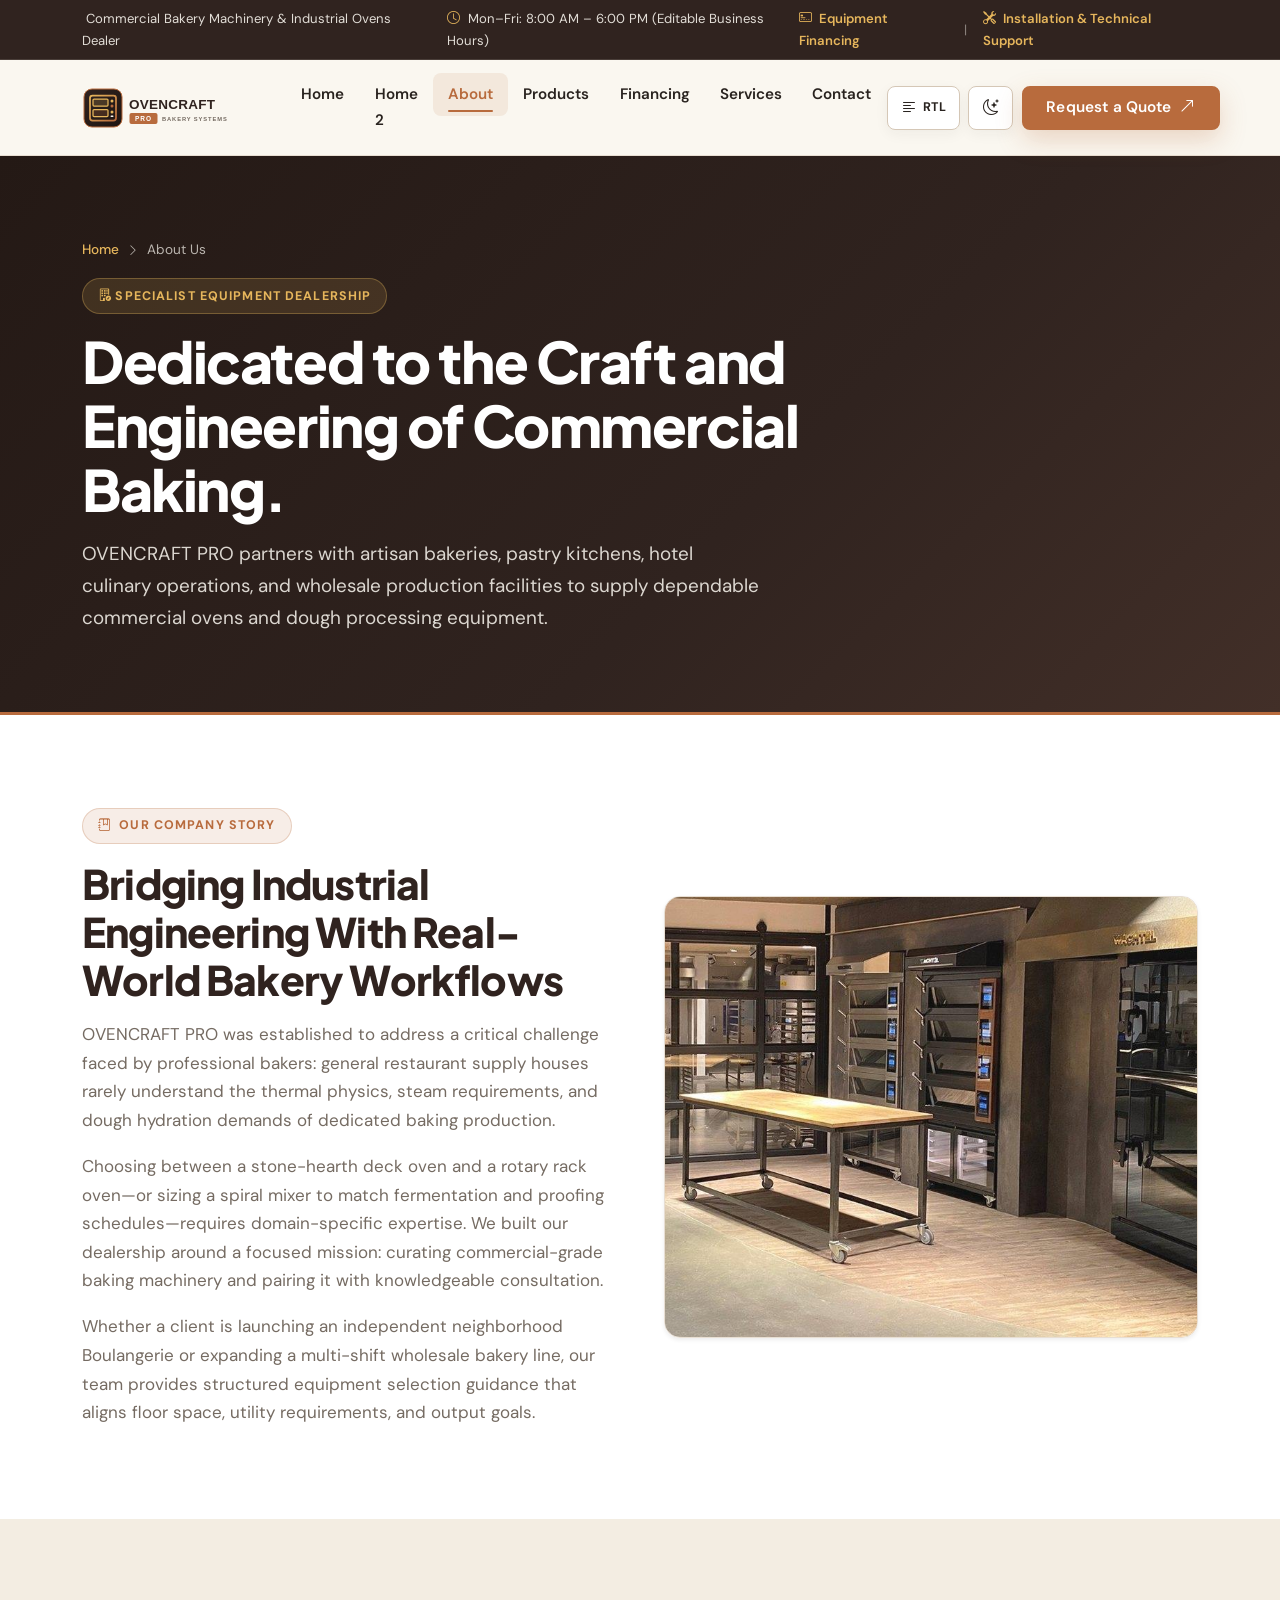
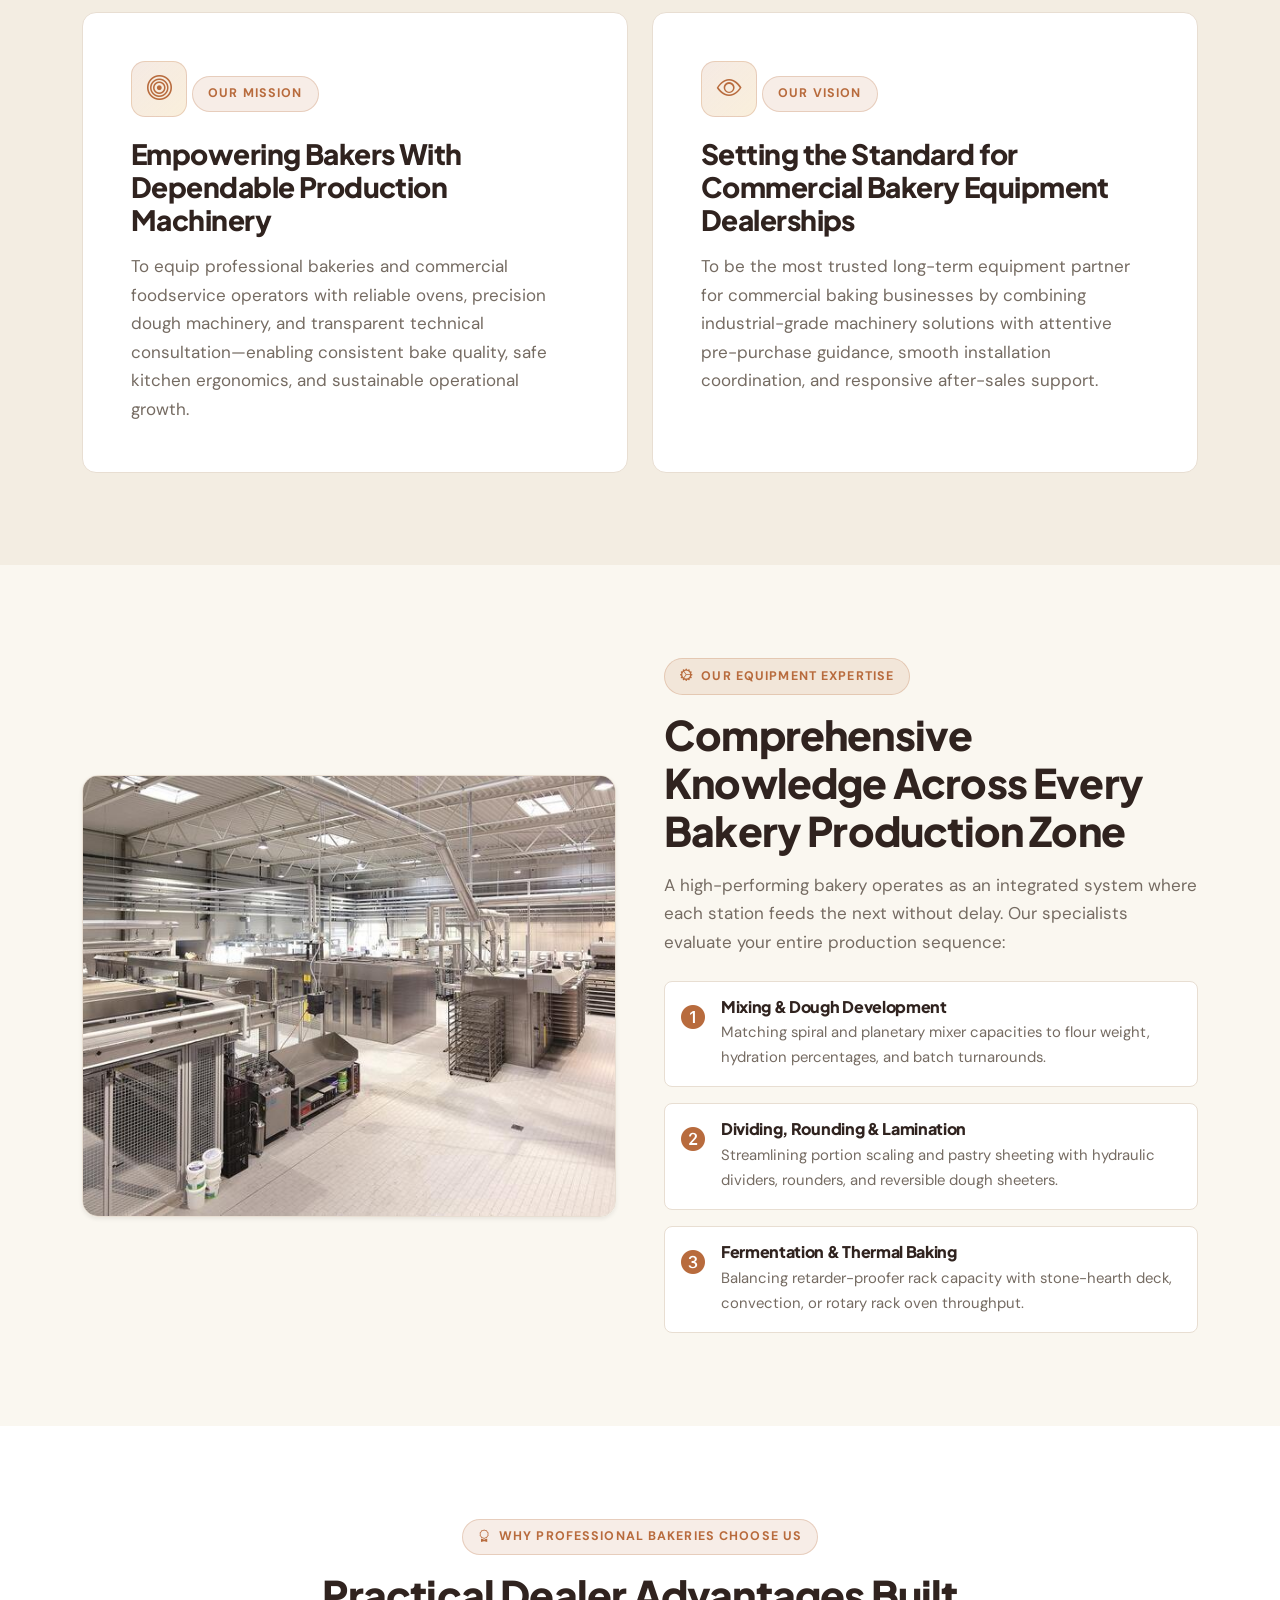
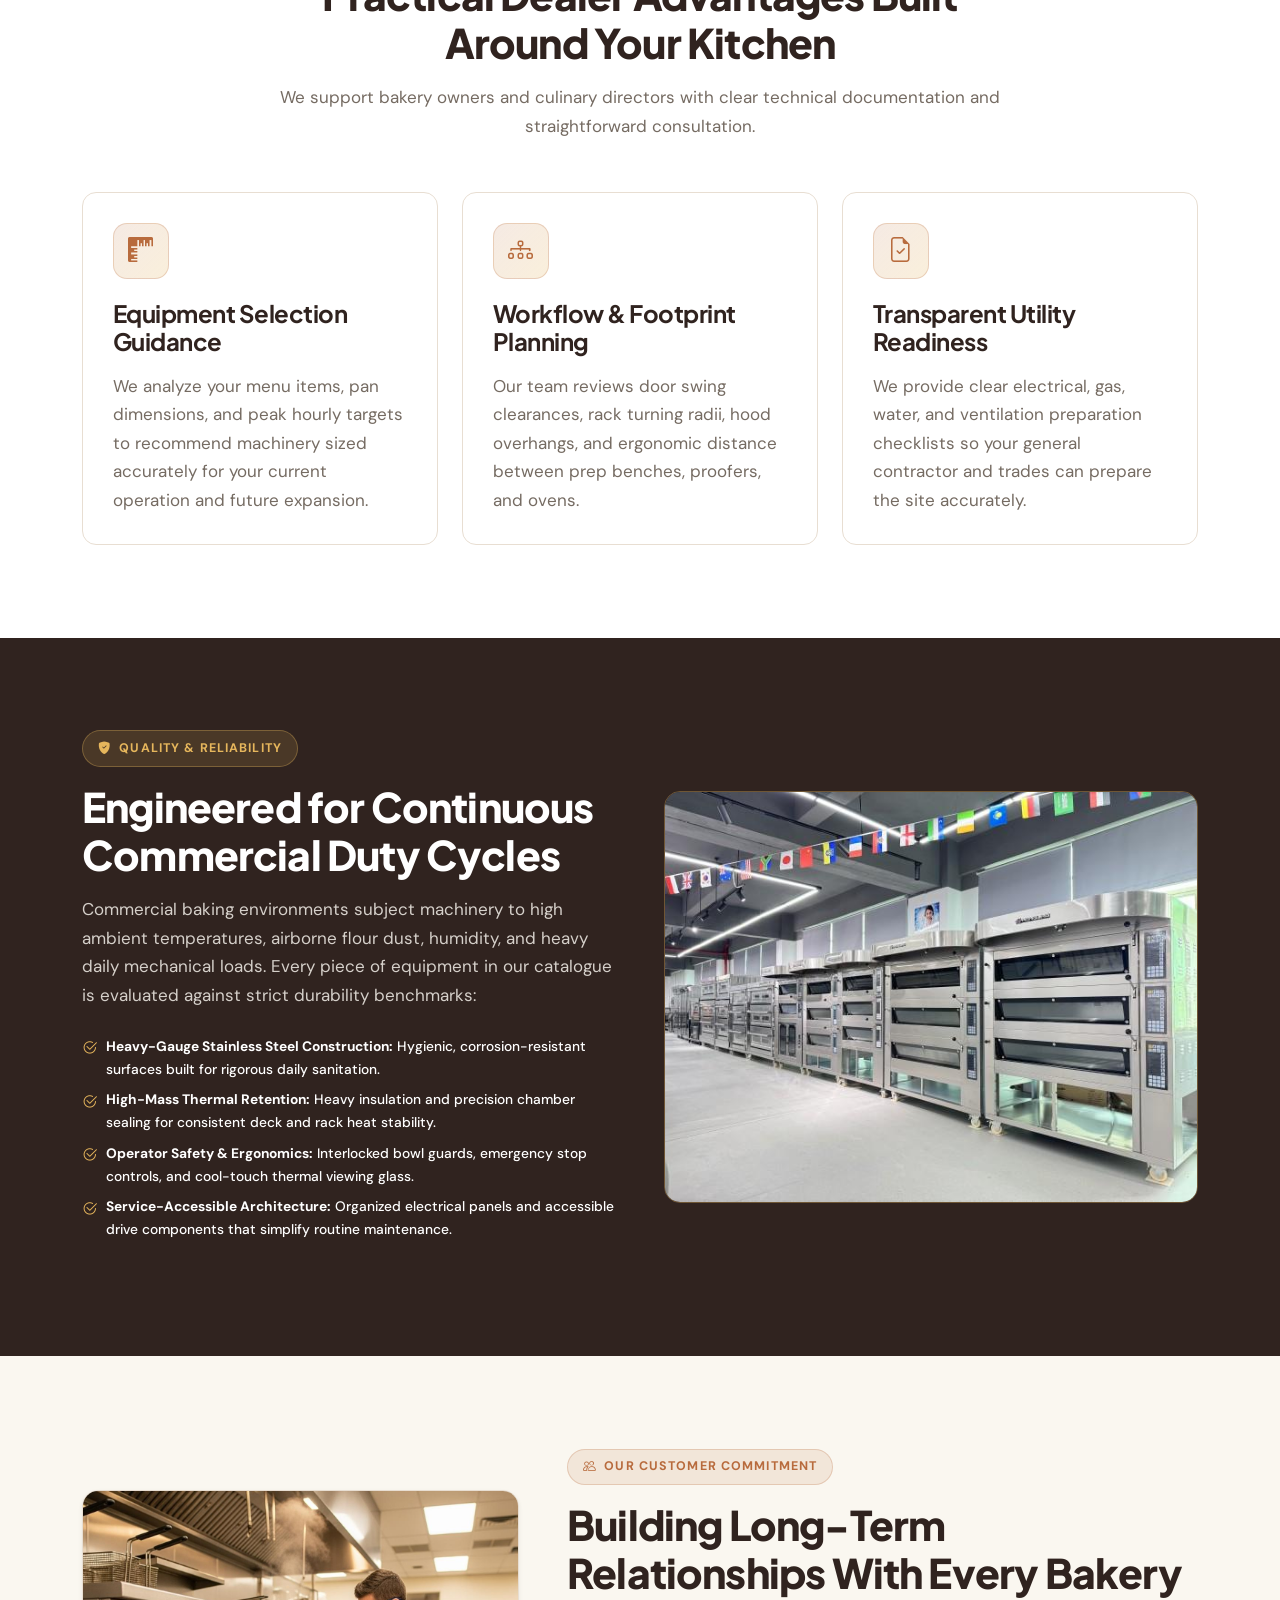
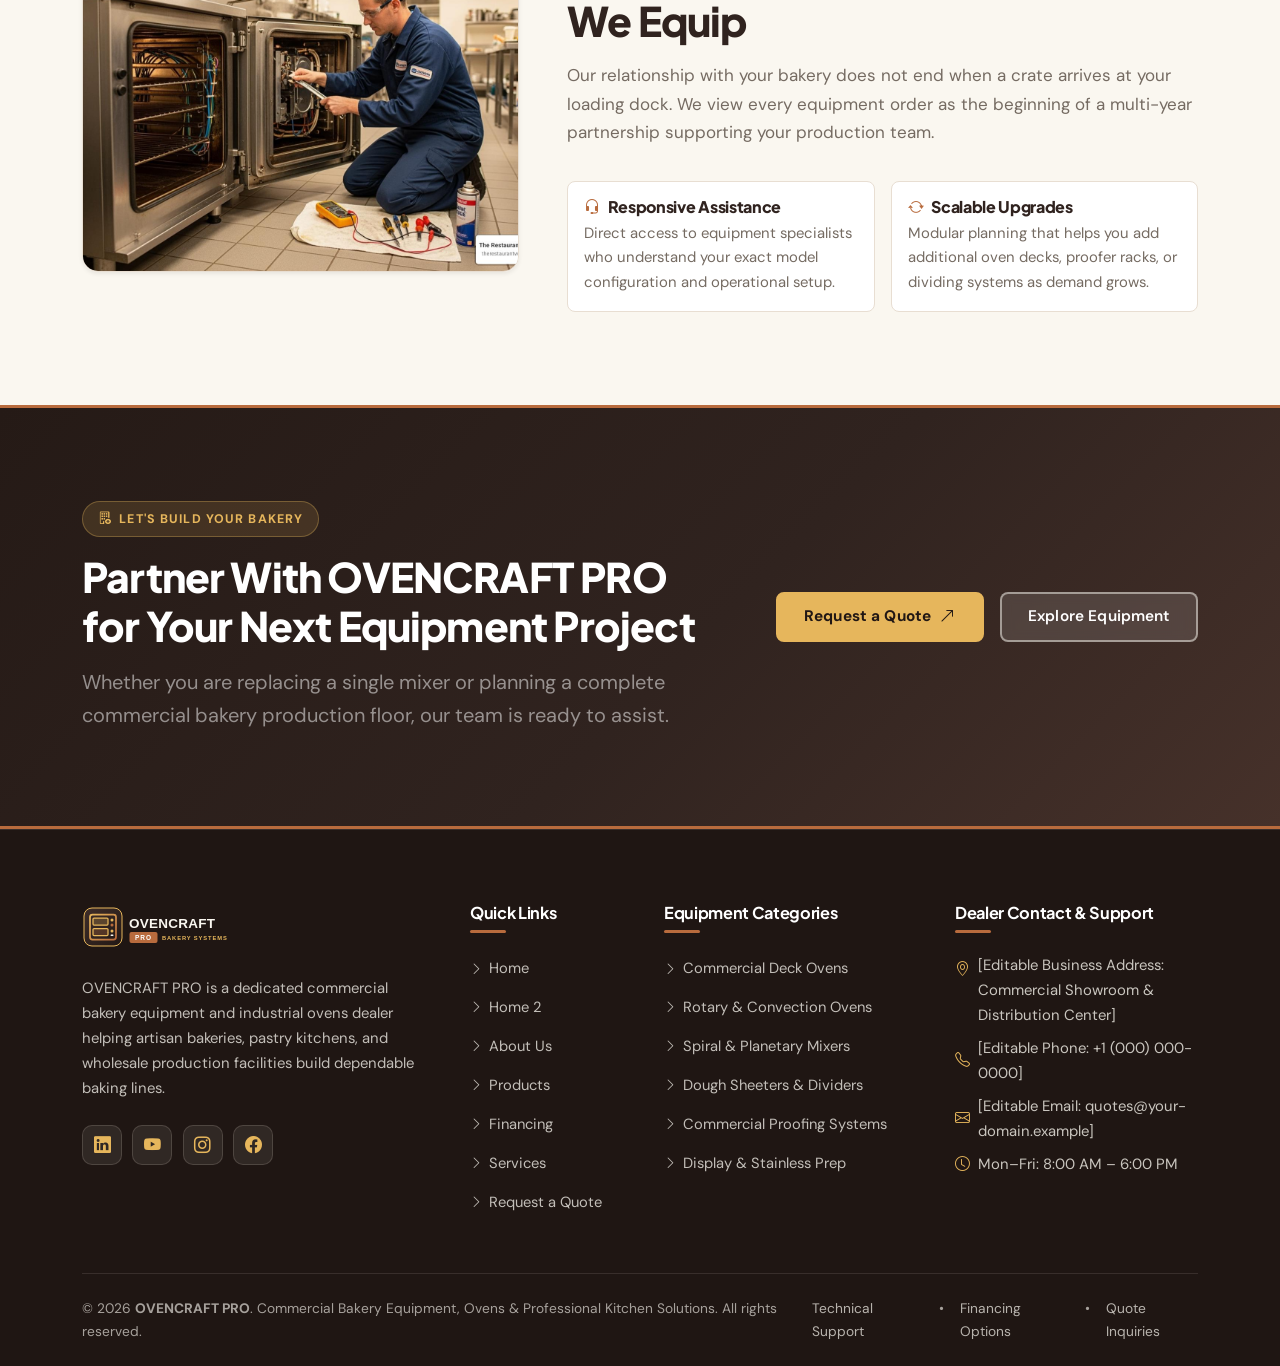
==== commit 7abdf86f: "Update OVENCRAFT PRO: add 32 real equipment photos, dark mode contrast fixes, contact map & social i" ====
--- a/about.html
+++ b/about.html
@@ -1,12 +1,15 @@
 <!DOCTYPE html>
 <html lang="en">
+
 <head>
   <meta charset="UTF-8">
   <meta name="viewport" content="width=device-width, initial-scale=1.0">
   <title>About Us | OVENCRAFT PRO – Commercial Bakery Equipment Specialists</title>
-  <meta name="description" content="Learn about OVENCRAFT PRO, your dedicated commercial bakery equipment dealer offering reliable ovens, dough processing machinery, and expert kitchen consultation.">
+  <meta name="description"
+    content="Learn about OVENCRAFT PRO, your dedicated commercial bakery equipment dealer offering reliable ovens, dough processing machinery, and expert kitchen consultation.">
   <meta property="og:title" content="About OVENCRAFT PRO | Commercial Bakery Equipment &amp; Ovens Dealer">
-  <meta property="og:description" content="Commercial bakery equipment expertise, reliable machinery solutions, and long-term support for professional bakeries.">
+  <meta property="og:description"
+    content="Commercial bakery equipment expertise, reliable machinery solutions, and long-term support for professional bakeries.">
   <meta property="og:type" content="website">
   <meta property="og:image" content="assets/images/showroom-facility.png">
   <link rel="icon" type="image/svg+xml" href="favicon.svg">
@@ -14,7 +17,9 @@
   <!-- Google Fonts: Plus Jakarta Sans & DM Sans -->
   <link rel="preconnect" href="https://fonts.googleapis.com">
   <link rel="preconnect" href="https://fonts.gstatic.com" crossorigin>
-  <link href="https://fonts.googleapis.com/css2?family=DM+Sans:ital,opsz,wght@0,9..40,400;0,9..40,500;0,9..40,600;0,9..40,700;1,9..40,400&family=Plus+Jakarta+Sans:wght@600;700;800&display=swap" rel="stylesheet">
+  <link
+    href="https://fonts.googleapis.com/css2?family=DM+Sans:ital,opsz,wght@0,9..40,400;0,9..40,500;0,9..40,600;0,9..40,700;1,9..40,400&family=Plus+Jakarta+Sans:wght@600;700;800&display=swap"
+    rel="stylesheet">
 
   <!-- Bootstrap 5.3 CSS & Bootstrap Icons -->
   <link href="https://cdn.jsdelivr.net/npm/bootstrap@5.3.3/dist/css/bootstrap.min.css" rel="stylesheet">
@@ -23,13 +28,15 @@
   <!-- Custom Stylesheet -->
   <link rel="stylesheet" href="assets/css/style.css">
 </head>
+
 <body>
 
   <!-- Top Utility Bar -->
   <div class="top-utility-bar d-none d-md-block">
     <div class="container d-flex justify-content-between align-items-center">
       <div class="d-flex align-items-center gap-4">
-        <span><i class="bi bi-Buildings me-1 text-wheat"></i> Commercial Bakery Machinery &amp; Industrial Ovens Dealer</span>
+        <span><i class="bi bi-Buildings me-1 text-wheat"></i> Commercial Bakery Machinery &amp; Industrial Ovens
+          Dealer</span>
         <span><i class="bi bi-clock me-1 text-wheat"></i> Mon–Fri: 8:00 AM – 6:00 PM (Editable Business Hours)</span>
       </div>
       <div class="d-flex align-items-center gap-3">
@@ -49,7 +56,9 @@
         </a>
 
         <!-- Hamburger Toggler (Aligned Right on Mobile & Tablet) -->
-        <button class="navbar-toggler navbar-toggler-oc d-lg-none" type="button" data-bs-toggle="collapse" data-bs-target="#ovencraftNavbar" aria-controls="ovencraftNavbar" aria-expanded="false" aria-label="Toggle navigation menu">
+        <button class="navbar-toggler navbar-toggler-oc d-lg-none" type="button" data-bs-toggle="collapse"
+          data-bs-target="#ovencraftNavbar" aria-controls="ovencraftNavbar" aria-expanded="false"
+          aria-label="Toggle navigation menu">
           <i class="bi bi-list"></i>
         </button>
 
@@ -79,10 +88,12 @@
           </ul>
           <div class="header-cta-wrap">
             <div class="header-controls-group">
-              <button type="button" class="btn-header-util js-rtl-toggle" aria-label="Toggle RTL and LTR layout direction" title="Toggle RTL / LTR">
+              <button type="button" class="btn-header-util js-rtl-toggle"
+                aria-label="Toggle RTL and LTR layout direction" title="Toggle RTL / LTR">
                 <i class="bi bi-text-left"></i><span>RTL</span>
               </button>
-              <button type="button" class="btn-header-util js-theme-toggle" aria-label="Toggle Dark and Light theme" title="Toggle Theme">
+              <button type="button" class="btn-header-util js-theme-toggle" aria-label="Toggle Dark and Light theme"
+                title="Toggle Theme">
                 <i class="bi bi-moon-stars"></i><span class="d-lg-none">Dark</span>
               </button>
             </div>
@@ -112,7 +123,8 @@
             </span>
             <h1>Dedicated to the Craft and Engineering of Commercial Baking.</h1>
             <p class="mb-0">
-              OVENCRAFT PRO partners with artisan bakeries, pastry kitchens, hotel culinary operations, and wholesale production facilities to supply dependable commercial ovens and dough processing equipment.
+              OVENCRAFT PRO partners with artisan bakeries, pastry kitchens, hotel culinary operations, and wholesale
+              production facilities to supply dependable commercial ovens and dough processing equipment.
             </p>
           </div>
         </div>
@@ -127,18 +139,27 @@
             <span class="eyebrow-badge"><i class="bi bi-journal-bookmark"></i> Our Company Story</span>
             <h2 class="section-title">Bridging Industrial Engineering With Real-World Bakery Workflows</h2>
             <p>
-              OVENCRAFT PRO was established to address a critical challenge faced by professional bakers: general restaurant supply houses rarely understand the thermal physics, steam requirements, and dough hydration demands of dedicated baking production.
+              OVENCRAFT PRO was established to address a critical challenge faced by professional bakers: general
+              restaurant supply houses rarely understand the thermal physics, steam requirements, and dough hydration
+              demands of dedicated baking production.
             </p>
             <p>
-              Choosing between a stone-hearth deck oven and a rotary rack oven—or sizing a spiral mixer to match fermentation and proofing schedules—requires domain-specific expertise. We built our dealership around a focused mission: curating commercial-grade baking machinery and pairing it with knowledgeable consultation.
+              Choosing between a stone-hearth deck oven and a rotary rack oven—or sizing a spiral mixer to match
+              fermentation and proofing schedules—requires domain-specific expertise. We built our dealership around a
+              focused mission: curating commercial-grade baking machinery and pairing it with knowledgeable
+              consultation.
             </p>
             <p class="mb-0">
-              Whether a client is launching an independent neighborhood Boulangerie or expanding a multi-shift wholesale bakery line, our team provides structured equipment selection guidance that aligns floor space, utility requirements, and output goals.
+              Whether a client is launching an independent neighborhood Boulangerie or expanding a multi-shift wholesale
+              bakery line, our team provides structured equipment selection guidance that aligns floor space, utility
+              requirements, and output goals.
             </p>
           </div>
           <div class="col-lg-6 reveal-item">
             <div class="rounded-4 overflow-hidden shadow-sm border" style="border-color: var(--oc-border) !important;">
-              <img src="assets/images/showroom-facility.png" alt="OVENCRAFT PRO commercial bakery equipment showroom with stainless-steel deck ovens and mixers" class="w-100" style="height: 440px; object-fit: cover;">
+              <img src="assets/images/image copy 30.png"
+                alt="OVENCRAFT PRO commercial bakery equipment showroom with stainless-steel deck ovens and mixers"
+                class="w-100" style="height: 440px; object-fit: cover;">
             </div>
           </div>
         </div>
@@ -155,7 +176,9 @@
               <span class="eyebrow-badge mb-2">Our Mission</span>
               <h2 class="h3">Empowering Bakers With Dependable Production Machinery</h2>
               <p class="mb-0">
-                To equip professional bakeries and commercial foodservice operators with reliable ovens, precision dough machinery, and transparent technical consultation—enabling consistent bake quality, safe kitchen ergonomics, and sustainable operational growth.
+                To equip professional bakeries and commercial foodservice operators with reliable ovens, precision dough
+                machinery, and transparent technical consultation—enabling consistent bake quality, safe kitchen
+                ergonomics, and sustainable operational growth.
               </p>
             </div>
           </div>
@@ -165,7 +188,9 @@
               <span class="eyebrow-badge mb-2">Our Vision</span>
               <h2 class="h3">Setting the Standard for Commercial Bakery Equipment Dealerships</h2>
               <p class="mb-0">
-                To be the most trusted long-term equipment partner for commercial baking businesses by combining industrial-grade machinery solutions with attentive pre-purchase guidance, smooth installation coordination, and responsive after-sales support.
+                To be the most trusted long-term equipment partner for commercial baking businesses by combining
+                industrial-grade machinery solutions with attentive pre-purchase guidance, smooth installation
+                coordination, and responsive after-sales support.
               </p>
             </div>
           </div>
@@ -179,35 +204,44 @@
         <div class="row align-items-center g-5">
           <div class="col-lg-6 order-2 order-lg-1 reveal-item">
             <div class="rounded-4 overflow-hidden shadow-sm border" style="border-color: var(--oc-border) !important;">
-              <img src="assets/images/bakery-production-line.png" alt="Industrial bakery production facility featuring commercial stainless-steel ovens and dough machinery" class="w-100" style="height: 440px; object-fit: cover;" loading="lazy">
+              <img src="assets/images/image copy 23.png"
+                alt="Industrial bakery production facility featuring commercial stainless-steel ovens and dough machinery"
+                class="w-100" style="height: 440px; object-fit: cover;" loading="lazy">
             </div>
           </div>
           <div class="col-lg-6 order-1 order-lg-2 reveal-item">
             <span class="eyebrow-badge"><i class="bi bi-gear-wide-connected"></i> Our Equipment Expertise</span>
             <h2 class="section-title">Comprehensive Knowledge Across Every Bakery Production Zone</h2>
             <p>
-              A high-performing bakery operates as an integrated system where each station feeds the next without delay. Our specialists evaluate your entire production sequence:
+              A high-performing bakery operates as an integrated system where each station feeds the next without delay.
+              Our specialists evaluate your entire production sequence:
             </p>
             <div class="d-flex flex-column gap-3 mt-4">
-              <div class="p-3 rounded-3 bg-surface border d-flex gap-3 align-items-start" style="border-color: var(--oc-border) !important;">
+              <div class="p-3 rounded-3 bg-surface border d-flex gap-3 align-items-start"
+                style="border-color: var(--oc-border) !important;">
                 <i class="bi bi-1-circle-fill text-copper fs-4"></i>
                 <div>
                   <h3 class="h6 mb-1">Mixing &amp; Dough Development</h3>
-                  <p class="small mb-0">Matching spiral and planetary mixer capacities to flour weight, hydration percentages, and batch turnarounds.</p>
+                  <p class="small mb-0">Matching spiral and planetary mixer capacities to flour weight, hydration
+                    percentages, and batch turnarounds.</p>
                 </div>
               </div>
-              <div class="p-3 rounded-3 bg-surface border d-flex gap-3 align-items-start" style="border-color: var(--oc-border) !important;">
+              <div class="p-3 rounded-3 bg-surface border d-flex gap-3 align-items-start"
+                style="border-color: var(--oc-border) !important;">
                 <i class="bi bi-2-circle-fill text-copper fs-4"></i>
                 <div>
                   <h3 class="h6 mb-1">Dividing, Rounding &amp; Lamination</h3>
-                  <p class="small mb-0">Streamlining portion scaling and pastry sheeting with hydraulic dividers, rounders, and reversible dough sheeters.</p>
+                  <p class="small mb-0">Streamlining portion scaling and pastry sheeting with hydraulic dividers,
+                    rounders, and reversible dough sheeters.</p>
                 </div>
               </div>
-              <div class="p-3 rounded-3 bg-surface border d-flex gap-3 align-items-start" style="border-color: var(--oc-border) !important;">
+              <div class="p-3 rounded-3 bg-surface border d-flex gap-3 align-items-start"
+                style="border-color: var(--oc-border) !important;">
                 <i class="bi bi-3-circle-fill text-copper fs-4"></i>
                 <div>
                   <h3 class="h6 mb-1">Fermentation &amp; Thermal Baking</h3>
-                  <p class="small mb-0">Balancing retarder-proofer rack capacity with stone-hearth deck, convection, or rotary rack oven throughput.</p>
+                  <p class="small mb-0">Balancing retarder-proofer rack capacity with stone-hearth deck, convection, or
+                    rotary rack oven throughput.</p>
                 </div>
               </div>
             </div>
@@ -223,7 +257,8 @@
           <span class="eyebrow-badge"><i class="bi bi-award"></i> Why Professional Bakeries Choose Us</span>
           <h2 class="section-title">Practical Dealer Advantages Built Around Your Kitchen</h2>
           <p class="mb-0">
-            We support bakery owners and culinary directors with clear technical documentation and straightforward consultation.
+            We support bakery owners and culinary directors with clear technical documentation and straightforward
+            consultation.
           </p>
         </div>
 
@@ -233,7 +268,8 @@
               <div class="pillar-icon"><i class="bi bi-rulers"></i></div>
               <h3>Equipment Selection Guidance</h3>
               <p class="mb-0">
-                We analyze your menu items, pan dimensions, and peak hourly targets to recommend machinery sized accurately for your current operation and future expansion.
+                We analyze your menu items, pan dimensions, and peak hourly targets to recommend machinery sized
+                accurately for your current operation and future expansion.
               </p>
             </div>
           </div>
@@ -243,7 +279,8 @@
               <div class="pillar-icon"><i class="bi bi-diagram-3"></i></div>
               <h3>Workflow &amp; Footprint Planning</h3>
               <p class="mb-0">
-                Our team reviews door swing clearances, rack turning radii, hood overhangs, and ergonomic distance between prep benches, proofers, and ovens.
+                Our team reviews door swing clearances, rack turning radii, hood overhangs, and ergonomic distance
+                between prep benches, proofers, and ovens.
               </p>
             </div>
           </div>
@@ -253,7 +290,8 @@
               <div class="pillar-icon"><i class="bi bi-file-earmark-check"></i></div>
               <h3>Transparent Utility Readiness</h3>
               <p class="mb-0">
-                We provide clear electrical, gas, water, and ventilation preparation checklists so your general contractor and trades can prepare the site accurately.
+                We provide clear electrical, gas, water, and ventilation preparation checklists so your general
+                contractor and trades can prepare the site accurately.
               </p>
             </div>
           </div>
@@ -266,21 +304,34 @@
       <div class="container">
         <div class="row align-items-center g-5">
           <div class="col-lg-6 reveal-item">
-            <span class="eyebrow-badge eyebrow-badge-light"><i class="bi bi-shield-fill-check"></i> Quality &amp; Reliability</span>
+            <span class="eyebrow-badge eyebrow-badge-light"><i class="bi bi-shield-fill-check"></i> Quality &amp;
+              Reliability</span>
             <h2 class="section-title">Engineered for Continuous Commercial Duty Cycles</h2>
             <p>
-              Commercial baking environments subject machinery to high ambient temperatures, airborne flour dust, humidity, and heavy daily mechanical loads. Every piece of equipment in our catalogue is evaluated against strict durability benchmarks:
+              Commercial baking environments subject machinery to high ambient temperatures, airborne flour dust,
+              humidity, and heavy daily mechanical loads. Every piece of equipment in our catalogue is evaluated against
+              strict durability benchmarks:
             </p>
             <ul class="oc-feature-list border-0 pt-2">
-              <li class="text-white"><i class="bi bi-check2-circle text-wheat"></i><span><strong>Heavy-Gauge Stainless Steel Construction:</strong> Hygienic, corrosion-resistant surfaces built for rigorous daily sanitation.</span></li>
-              <li class="text-white"><i class="bi bi-check2-circle text-wheat"></i><span><strong>High-Mass Thermal Retention:</strong> Heavy insulation and precision chamber sealing for consistent deck and rack heat stability.</span></li>
-              <li class="text-white"><i class="bi bi-check2-circle text-wheat"></i><span><strong>Operator Safety &amp; Ergonomics:</strong> Interlocked bowl guards, emergency stop controls, and cool-touch thermal viewing glass.</span></li>
-              <li class="text-white"><i class="bi bi-check2-circle text-wheat"></i><span><strong>Service-Accessible Architecture:</strong> Organized electrical panels and accessible drive components that simplify routine maintenance.</span></li>
+              <li class="text-white"><i class="bi bi-check2-circle text-wheat"></i><span><strong>Heavy-Gauge Stainless
+                    Steel Construction:</strong> Hygienic, corrosion-resistant surfaces built for rigorous daily
+                  sanitation.</span></li>
+              <li class="text-white"><i class="bi bi-check2-circle text-wheat"></i><span><strong>High-Mass Thermal
+                    Retention:</strong> Heavy insulation and precision chamber sealing for consistent deck and rack heat
+                  stability.</span></li>
+              <li class="text-white"><i class="bi bi-check2-circle text-wheat"></i><span><strong>Operator Safety &amp;
+                    Ergonomics:</strong> Interlocked bowl guards, emergency stop controls, and cool-touch thermal
+                  viewing glass.</span></li>
+              <li class="text-white"><i class="bi bi-check2-circle text-wheat"></i><span><strong>Service-Accessible
+                    Architecture:</strong> Organized electrical panels and accessible drive components that simplify
+                  routine maintenance.</span></li>
             </ul>
           </div>
           <div class="col-lg-6 reveal-item">
             <div class="rounded-4 overflow-hidden border" style="border-color: rgba(230, 182, 92, 0.35) !important;">
-              <img src="assets/images/consultation-planning.png" alt="OVENCRAFT PRO equipment specialists reviewing technical blueprints in the showroom" class="w-100" style="height: 410px; object-fit: cover;" loading="lazy">
+              <img src="assets/images/image copy 17.png"
+                alt="OVENCRAFT PRO equipment specialists reviewing technical blueprints in the showroom" class="w-100"
+                style="height: 410px; object-fit: cover;" loading="lazy">
             </div>
           </div>
         </div>
@@ -293,26 +344,33 @@
         <div class="row align-items-center g-5">
           <div class="col-lg-5 reveal-item">
             <div class="rounded-4 overflow-hidden shadow-sm border" style="border-color: var(--oc-border) !important;">
-              <img src="assets/images/maintenance-support.png" alt="Commercial bakery service technician performing diagnostic inspection on an industrial oven" class="w-100" style="height: 380px; object-fit: cover;" loading="lazy">
+              <img src="assets/images/image copy 19.png"
+                alt="Commercial bakery service technician performing diagnostic inspection on an industrial oven"
+                class="w-100" style="height: 380px; object-fit: cover;" loading="lazy">
             </div>
           </div>
           <div class="col-lg-7 reveal-item">
             <span class="eyebrow-badge"><i class="bi bi-people"></i> Our Customer Commitment</span>
             <h2 class="section-title">Building Long-Term Relationships With Every Bakery We Equip</h2>
             <p>
-              Our relationship with your bakery does not end when a crate arrives at your loading dock. We view every equipment order as the beginning of a multi-year partnership supporting your production team.
+              Our relationship with your bakery does not end when a crate arrives at your loading dock. We view every
+              equipment order as the beginning of a multi-year partnership supporting your production team.
             </p>
             <div class="row g-3 mt-2">
               <div class="col-sm-6">
                 <div class="p-3 rounded-3 bg-surface border h-100" style="border-color: var(--oc-border) !important;">
-                  <h3 class="h6 text-espresso mb-1"><i class="bi bi-headset text-copper me-2"></i>Responsive Assistance</h3>
-                  <p class="small mb-0">Direct access to equipment specialists who understand your exact model configuration and operational setup.</p>
+                  <h3 class="h6 text-espresso mb-1"><i class="bi bi-headset text-copper me-2"></i>Responsive Assistance
+                  </h3>
+                  <p class="small mb-0">Direct access to equipment specialists who understand your exact model
+                    configuration and operational setup.</p>
                 </div>
               </div>
               <div class="col-sm-6">
                 <div class="p-3 rounded-3 bg-surface border h-100" style="border-color: var(--oc-border) !important;">
-                  <h3 class="h6 text-espresso mb-1"><i class="bi bi-arrow-repeat text-copper me-2"></i>Scalable Upgrades</h3>
-                  <p class="small mb-0">Modular planning that helps you add additional oven decks, proofer racks, or dividing systems as demand grows.</p>
+                  <h3 class="h6 text-espresso mb-1"><i class="bi bi-arrow-repeat text-copper me-2"></i>Scalable Upgrades
+                  </h3>
+                  <p class="small mb-0">Modular planning that helps you add additional oven decks, proofer racks, or
+                    dividing systems as demand grows.</p>
                 </div>
               </div>
             </div>
@@ -326,10 +384,12 @@
       <div class="container">
         <div class="row align-items-center justify-content-between g-4 reveal-item">
           <div class="col-lg-7">
-            <span class="eyebrow-badge eyebrow-badge-light"><i class="bi bi-building-add"></i> Let's Build Your Bakery</span>
+            <span class="eyebrow-badge eyebrow-badge-light"><i class="bi bi-building-add"></i> Let's Build Your
+              Bakery</span>
             <h2 class="section-title text-white mb-3">Partner With OVENCRAFT PRO for Your Next Equipment Project</h2>
             <p class="mb-0 text-white-50 fs-5">
-              Whether you are replacing a single mixer or planning a complete commercial bakery production floor, our team is ready to assist.
+              Whether you are replacing a single mixer or planning a complete commercial bakery production floor, our
+              team is ready to assist.
             </p>
           </div>
           <div class="col-lg-5 text-lg-end">
@@ -354,10 +414,12 @@
       <div class="row g-4 g-lg-5">
         <div class="col-lg-4">
           <a href="index.html" class="d-inline-block mb-3" aria-label="OVENCRAFT PRO Home">
-            <img src="assets/images/logo-light.svg" alt="OVENCRAFT PRO Commercial Bakery Systems Logo" width="180" height="48">
+            <img src="assets/images/logo-light.svg" alt="OVENCRAFT PRO Commercial Bakery Systems Logo" width="180"
+              height="48">
           </a>
           <p class="small mb-4" style="color: rgba(250, 247, 240, 0.75);">
-            OVENCRAFT PRO is a dedicated commercial bakery equipment and industrial ovens dealer helping artisan bakeries, pastry kitchens, and wholesale production facilities build dependable baking lines.
+            OVENCRAFT PRO is a dedicated commercial bakery equipment and industrial ovens dealer helping artisan
+            bakeries, pastry kitchens, and wholesale production facilities build dependable baking lines.
           </p>
           <div class="social-links-oc">
             <a href="contact.html" aria-label="Connect on LinkedIn"><i class="bi bi-linkedin"></i></a>
@@ -383,12 +445,18 @@
         <div class="col-6 col-md-4 col-lg-3">
           <h3 class="footer-heading">Equipment Categories</h3>
           <ul class="footer-links">
-            <li><a href="products.html?category=ovens"><i class="bi bi-chevron-right small"></i> Commercial Deck Ovens</a></li>
-            <li><a href="products.html?category=ovens"><i class="bi bi-chevron-right small"></i> Rotary &amp; Convection Ovens</a></li>
-            <li><a href="products.html?category=mixing"><i class="bi bi-chevron-right small"></i> Spiral &amp; Planetary Mixers</a></li>
-            <li><a href="products.html?category=dough-processing"><i class="bi bi-chevron-right small"></i> Dough Sheeters &amp; Dividers</a></li>
-            <li><a href="products.html?category=proofing"><i class="bi bi-chevron-right small"></i> Commercial Proofing Systems</a></li>
-            <li><a href="products.html?category=accessories"><i class="bi bi-chevron-right small"></i> Display &amp; Stainless Prep</a></li>
+            <li><a href="products.html?category=ovens"><i class="bi bi-chevron-right small"></i> Commercial Deck
+                Ovens</a></li>
+            <li><a href="products.html?category=ovens"><i class="bi bi-chevron-right small"></i> Rotary &amp; Convection
+                Ovens</a></li>
+            <li><a href="products.html?category=mixing"><i class="bi bi-chevron-right small"></i> Spiral &amp; Planetary
+                Mixers</a></li>
+            <li><a href="products.html?category=dough-processing"><i class="bi bi-chevron-right small"></i> Dough
+                Sheeters &amp; Dividers</a></li>
+            <li><a href="products.html?category=proofing"><i class="bi bi-chevron-right small"></i> Commercial Proofing
+                Systems</a></li>
+            <li><a href="products.html?category=accessories"><i class="bi bi-chevron-right small"></i> Display &amp;
+                Stainless Prep</a></li>
           </ul>
         </div>
 
@@ -418,14 +486,18 @@
       <div class="footer-bottom">
         <div class="d-flex flex-column flex-md-row justify-content-between align-items-center gap-2">
           <div>
-            &copy; 2026 <strong>OVENCRAFT PRO</strong>. Commercial Bakery Equipment, Ovens &amp; Professional Kitchen Solutions. All rights reserved.
+            &copy; 2026 <strong>OVENCRAFT PRO</strong>. Commercial Bakery Equipment, Ovens &amp; Professional Kitchen
+            Solutions. All rights reserved.
           </div>
           <div class="d-flex gap-3">
-            <a href="services.html" class="text-decoration-none" style="color: rgba(250, 247, 240, 0.7);">Technical Support</a>
+            <a href="services.html" class="text-decoration-none" style="color: rgba(250, 247, 240, 0.7);">Technical
+              Support</a>
             <span>&bull;</span>
-            <a href="financing.html" class="text-decoration-none" style="color: rgba(250, 247, 240, 0.7);">Financing Options</a>
+            <a href="financing.html" class="text-decoration-none" style="color: rgba(250, 247, 240, 0.7);">Financing
+              Options</a>
             <span>&bull;</span>
-            <a href="contact.html" class="text-decoration-none" style="color: rgba(250, 247, 240, 0.7);">Quote Inquiries</a>
+            <a href="contact.html" class="text-decoration-none" style="color: rgba(250, 247, 240, 0.7);">Quote
+              Inquiries</a>
           </div>
         </div>
       </div>
@@ -436,4 +508,5 @@
   <script src="https://cdn.jsdelivr.net/npm/bootstrap@5.3.3/dist/js/bootstrap.bundle.min.js"></script>
   <script src="assets/js/main.js"></script>
 </body>
-</html>
+
+</html>
--- a/assets/css/style.css
+++ b/assets/css/style.css
@@ -90,6 +90,51 @@
   color: #211714;
 }
 
+[data-theme="dark"] .btn-oc-primary,
+[data-theme="dark"] a.btn-oc-primary {
+  background-color: var(--oc-secondary);
+  border-color: var(--oc-secondary);
+  color: #FFFFFF;
+}
+
+[data-theme="dark"] .btn-oc-primary:hover,
+[data-theme="dark"] .btn-oc-primary:focus,
+[data-theme="dark"] a.btn-oc-primary:hover,
+[data-theme="dark"] a.btn-oc-primary:focus {
+  background-color: #9E572D;
+  border-color: var(--oc-accent);
+  color: #FFFFFF;
+}
+
+[data-theme="dark"] .btn-oc-secondary,
+[data-theme="dark"] a.btn-oc-secondary {
+  background-color: #3D2B24;
+  border-color: var(--oc-accent);
+  color: #FAF7F0;
+}
+
+[data-theme="dark"] .btn-oc-secondary:hover,
+[data-theme="dark"] .btn-oc-secondary:focus,
+[data-theme="dark"] a.btn-oc-secondary:hover,
+[data-theme="dark"] a.btn-oc-secondary:focus {
+  background-color: var(--oc-accent);
+  border-color: var(--oc-accent);
+  color: #211714;
+}
+
+[data-theme="dark"] .btn-oc-light {
+  background-color: rgba(250, 247, 240, 0.14);
+  border-color: rgba(230, 182, 92, 0.65);
+  color: #FAF7F0;
+}
+
+[data-theme="dark"] .btn-oc-light:hover,
+[data-theme="dark"] .btn-oc-light:focus {
+  background-color: #FAF7F0;
+  border-color: #FAF7F0;
+  color: #211714;
+}
+
 [data-theme="dark"] .form-control-oc,
 [data-theme="dark"] .form-select-oc {
   background-color: #1D1512;
@@ -112,9 +157,9 @@
 }
 
 .btn-header-util {
-  height: 40px;
-  min-width: 40px;
-  padding: 0 0.72rem;
+  height: 44px;
+  min-width: 44px;
+  padding: 0 0.82rem;
   border-radius: var(--radius-sm);
   border: 1.5px solid var(--oc-border-strong);
   background-color: var(--oc-surface);
@@ -371,7 +416,7 @@
 
 .btn-oc-primary {
   background-color: var(--oc-secondary);
-  color: var(--oc-surface);
+  color: #FFFFFF;
   border-color: var(--oc-secondary);
   box-shadow: var(--shadow-copper);
 }
@@ -380,14 +425,14 @@
 .btn-oc-primary:focus {
   background-color: var(--oc-primary);
   border-color: var(--oc-primary);
-  color: var(--oc-surface);
+  color: #FFFFFF;
   transform: translateY(-2px);
   box-shadow: var(--shadow-md);
 }
 
 .btn-oc-secondary {
   background-color: var(--oc-primary);
-  color: var(--oc-surface);
+  color: #FFFFFF;
   border-color: var(--oc-primary);
 }
 
@@ -395,14 +440,14 @@
 .btn-oc-secondary:focus {
   background-color: var(--oc-secondary);
   border-color: var(--oc-secondary);
-  color: var(--oc-surface);
+  color: #FFFFFF;
   transform: translateY(-2px);
   box-shadow: var(--shadow-copper);
 }
 
 .btn-oc-wheat {
   background-color: var(--oc-accent);
-  color: var(--oc-primary);
+  color: #211714;
   border-color: var(--oc-accent);
   font-weight: 700;
 }
@@ -411,7 +456,7 @@
 .btn-oc-wheat:focus {
   background-color: var(--oc-secondary);
   border-color: var(--oc-secondary);
-  color: var(--oc-surface);
+  color: #FFFFFF;
   transform: translateY(-2px);
 }
 
@@ -424,22 +469,22 @@
 .btn-oc-outline:hover,
 .btn-oc-outline:focus {
   background-color: var(--oc-primary);
-  color: var(--oc-surface);
+  color: #FFFFFF;
   transform: translateY(-2px);
 }
 
 .btn-oc-light {
-  background-color: rgba(255, 255, 255, 0.1);
-  color: var(--oc-surface);
-  border-color: rgba(250, 247, 240, 0.4);
+  background-color: rgba(255, 255, 255, 0.12);
+  color: #FFFFFF;
+  border-color: rgba(250, 247, 240, 0.5);
   backdrop-filter: blur(6px);
 }
 
 .btn-oc-light:hover,
 .btn-oc-light:focus {
-  background-color: var(--oc-surface);
+  background-color: #FFFFFF;
   color: var(--oc-primary);
-  border-color: var(--oc-surface);
+  border-color: #FFFFFF;
   transform: translateY(-2px);
 }
 
@@ -556,7 +601,7 @@
   margin-left: auto;
   border: 1.5px solid var(--oc-border-strong);
   background-color: var(--oc-surface);
-  color: var(--oc-primary);
+  color: var(--oc-text-primary);
   width: 44px;
   height: 44px;
   border-radius: var(--radius-sm);
@@ -626,6 +671,8 @@
 
   .header-cta-wrap .btn-oc-primary {
     width: 100%;
+    height: 44px;
+    padding: 0 1.25rem;
   }
 }
 
@@ -635,6 +682,11 @@
     align-items: center;
     gap: 0.55rem;
   }
+
+  .header-cta-wrap .btn-oc-primary {
+    height: 44px;
+    padding: 0 1.4rem;
+  }
 }
 
 @media (min-width: 992px) and (max-width: 1199.98px) {
@@ -650,13 +702,14 @@
     width: 145px;
   }
   .btn-header-util {
-    height: 36px;
-    min-width: 36px;
-    padding: 0 0.52rem;
+    height: 38px;
+    min-width: 38px;
+    padding: 0 0.56rem;
     font-size: 0.74rem;
   }
   .header-cta-wrap .btn-oc-primary {
-    padding: 0.56rem 0.85rem;
+    height: 38px;
+    padding: 0 0.95rem;
     font-size: 0.82rem;
   }
 }
@@ -1391,7 +1444,7 @@
   font-family: var(--font-heading);
   font-weight: 700;
   font-size: 0.88rem;
-  color: var(--oc-primary);
+  color: var(--oc-text-primary);
   margin-bottom: 0.45rem;
   display: block;
 }
@@ -1645,3 +1698,130 @@
     padding: 1.35rem;
   }
 }
+
+/* --------------------------------------------------------------------------
+   14. Night Theme Button & Hover Contrast Safeguards
+   -------------------------------------------------------------------------- */
+[data-theme="dark"] .oc-card-actions .btn-oc-primary,
+[data-theme="dark"] .btn-oc-primary {
+  background-color: #B86B3D !important;
+  border-color: #B86B3D !important;
+  color: #FFFFFF !important;
+}
+
+[data-theme="dark"] .oc-card-actions .btn-oc-primary:hover,
+[data-theme="dark"] .oc-card-actions .btn-oc-primary:focus,
+[data-theme="dark"] .btn-oc-primary:hover,
+[data-theme="dark"] .btn-oc-primary:focus {
+  background-color: #9E572D !important;
+  border-color: #E6B65C !important;
+  color: #FFFFFF !important;
+}
+
+[data-theme="dark"] .oc-card-actions .btn-oc-outline,
+[data-theme="dark"] .btn-oc-outline {
+  background-color: transparent !important;
+  border-color: #E6B65C !important;
+  color: #FAF7F0 !important;
+}
+
+[data-theme="dark"] .oc-card-actions .btn-oc-outline:hover,
+[data-theme="dark"] .oc-card-actions .btn-oc-outline:focus,
+[data-theme="dark"] .btn-oc-outline:hover,
+[data-theme="dark"] .btn-oc-outline:focus {
+  background-color: #E6B65C !important;
+  border-color: #E6B65C !important;
+  color: #211714 !important;
+}
+
+[data-theme="dark"] .btn-oc-secondary {
+  background-color: #3D2B24 !important;
+  border-color: #E6B65C !important;
+  color: #FAF7F0 !important;
+}
+
+[data-theme="dark"] .btn-oc-secondary:hover,
+[data-theme="dark"] .btn-oc-secondary:focus {
+  background-color: #E6B65C !important;
+  border-color: #E6B65C !important;
+  color: #211714 !important;
+}
+
+/* Night Theme FAQ Accordion Contrast */
+[data-theme="dark"] .accordion-oc .accordion-item {
+  background-color: #281E1A;
+  border-color: #3D2E28;
+}
+
+[data-theme="dark"] .accordion-oc .accordion-button {
+  background-color: #281E1A;
+  color: #FAF7F0;
+}
+
+[data-theme="dark"] .accordion-oc .accordion-button::after {
+  filter: brightness(0) invert(1);
+}
+
+[data-theme="dark"] .accordion-oc .accordion-button:not(.collapsed) {
+  background-color: #32241E;
+  color: #E6B65C;
+  border-bottom: 1px solid #3D2E28;
+}
+
+[data-theme="dark"] .accordion-oc .accordion-body {
+  background-color: #281E1A;
+  color: #D8CFC6;
+}
+
+[data-theme="dark"] .accordion-oc .accordion-body strong {
+  color: #FAF7F0;
+}
+
+/* Night Theme Mobile & Tablet Hamburger Toggler Contrast */
+[data-theme="dark"] .navbar-toggler-oc {
+  background-color: #281E1A;
+  border-color: rgba(230, 182, 92, 0.55);
+  color: #FAF7F0;
+}
+
+[data-theme="dark"] .navbar-toggler-oc:hover,
+[data-theme="dark"] .navbar-toggler-oc:focus {
+  background-color: #32241E;
+  border-color: #E6B65C;
+  color: #E6B65C;
+}
+
+/* Night Theme Contact Form & Labels Contrast */
+[data-theme="dark"] .form-label-oc {
+  color: #FAF7F0;
+}
+
+[data-theme="dark"] .form-label-oc .req-star {
+  color: #E6B65C;
+}
+
+[data-theme="dark"] .form-control-oc::placeholder {
+  color: rgba(250, 247, 240, 0.52);
+}
+
+[data-theme="dark"] .form-select-oc option {
+  background-color: #281E1A;
+  color: #FAF7F0;
+}
+
+[data-theme="dark"] .form-control-oc.is-invalid,
+[data-theme="dark"] .form-select-oc.is-invalid {
+  background-color: #331B19;
+  border-color: #FF7B6B;
+  color: #FAF7F0;
+}
+
+[data-theme="dark"] .invalid-feedback-oc {
+  color: #FF8F80;
+}
+
+[data-theme="dark"] .eyebrow-badge {
+  color: #E6B65C;
+  background-color: rgba(230, 182, 92, 0.14);
+  border-color: rgba(230, 182, 92, 0.34);
+}
